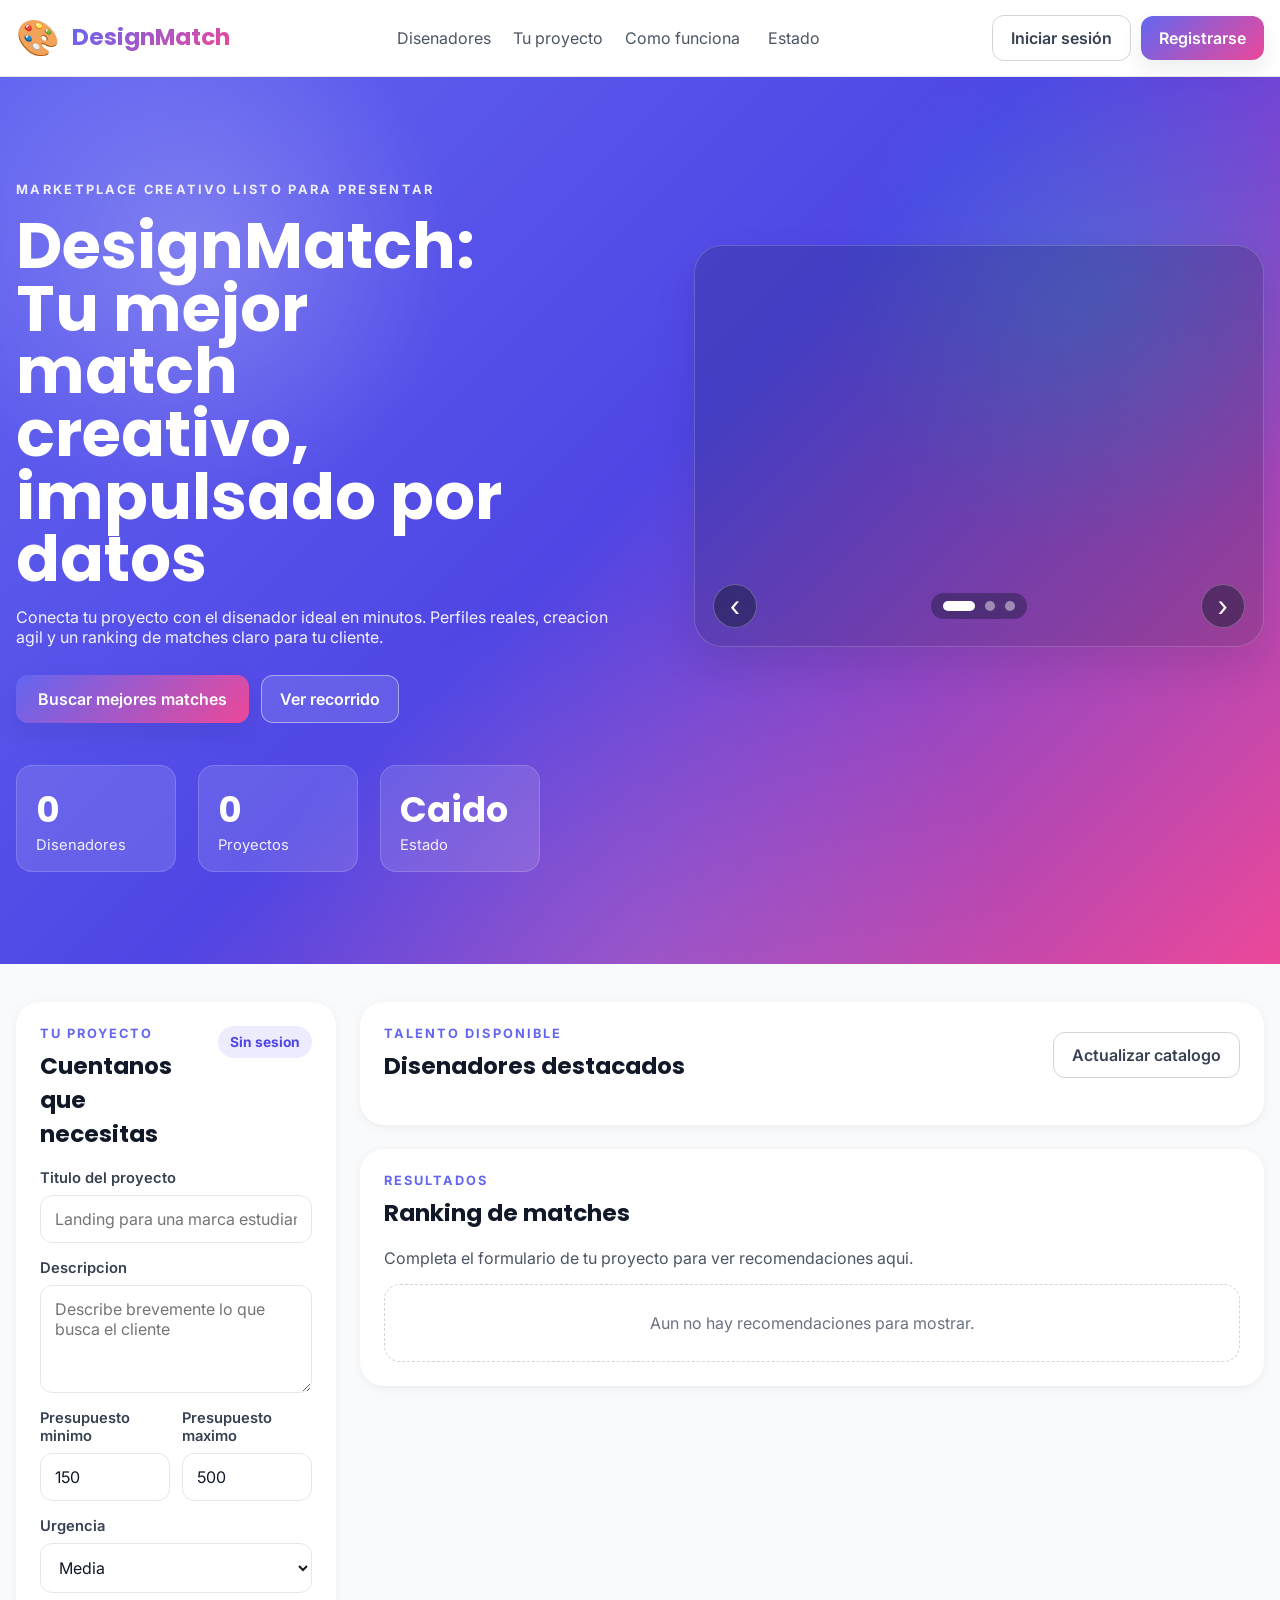
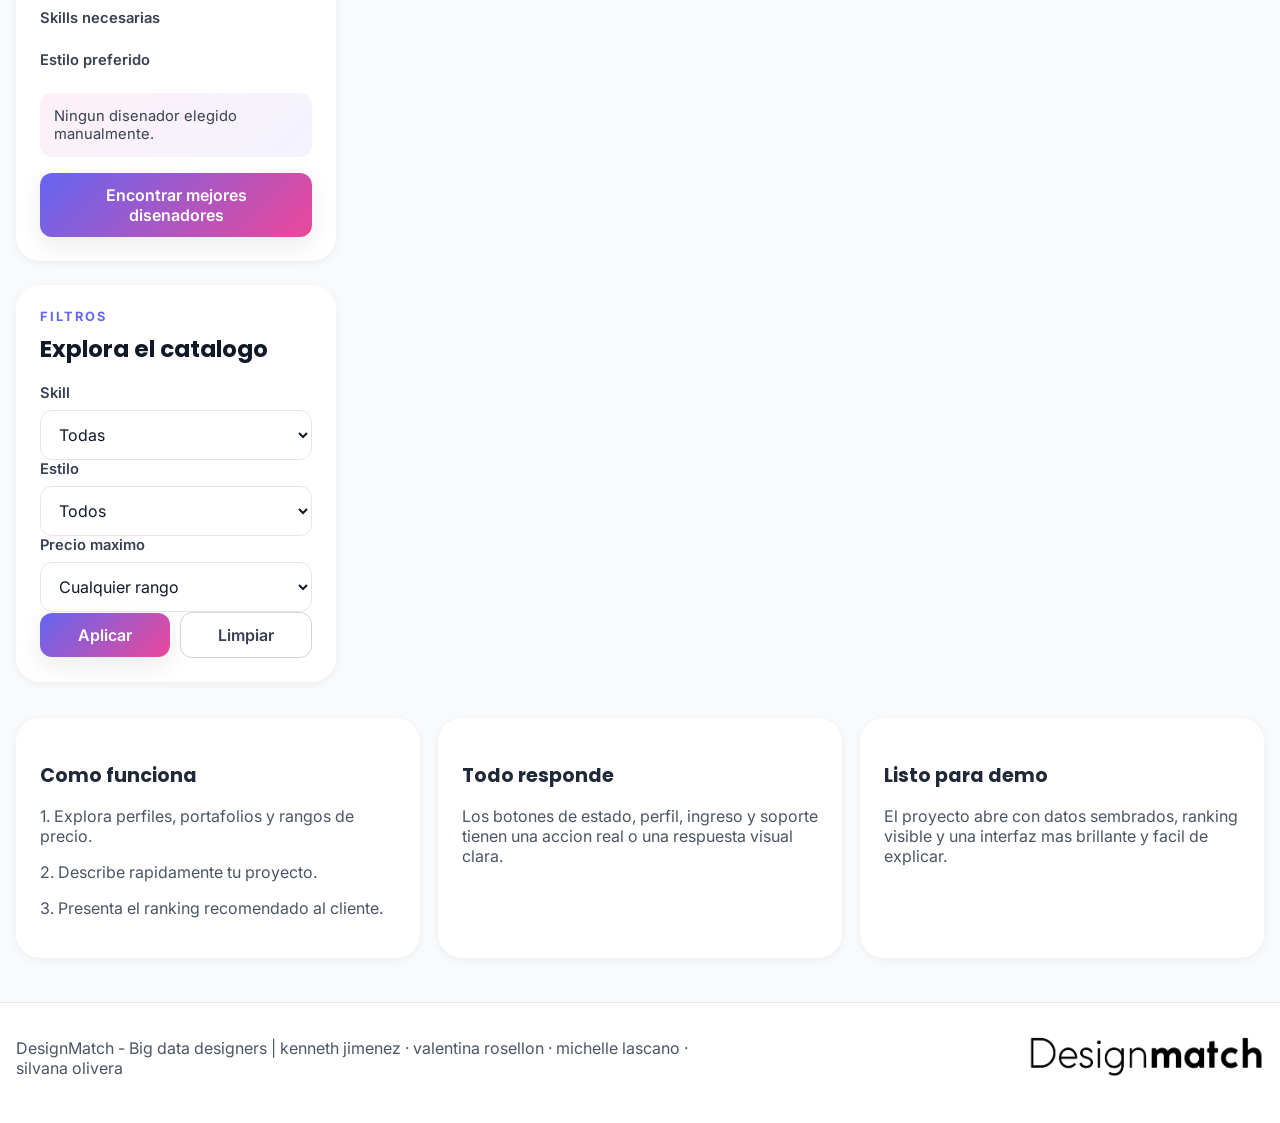
==== static/index.html @ 9b105d8e "WhatsApp contact ✅ console log + refined msg (BLACKBOXAI)" ====
﻿<!DOCTYPE html>
<html lang="es">
<head>
    <meta charset="UTF-8">
    <meta name="viewport" content="width=device-width, initial-scale=1.0">
    <meta name="description" content="DesignMatch conecta clientes con estudiantes de diseno para proyectos reales.">
    <title>DesignMatch - Marketplace de Disenadores</title>
    <link rel="icon" href="data:image/svg+xml,<svg xmlns='http://www.w3.org/2000/svg' viewBox='0 0 100 100'><text y='.9em' font-size='90'>&#x1F3A8;</text></svg>">
    <link rel="preconnect" href="https://fonts.googleapis.com">
    <link rel="preconnect" href="https://fonts.gstatic.com" crossorigin>
    <link href="https://fonts.googleapis.com/css2?family=Inter:wght@400;500;600;700&family=Poppins:wght@500;600;700&display=swap" rel="stylesheet">
    <link rel="stylesheet" href="/static/styles.css">
</head>
<body>
    <header class="header">
        <div class="container header-content">
            <a href="#inicio" class="logo" aria-label="Ir a inicio">
                <span class="logo-icon">&#x1F3A8;</span>
                <span class="logo-text">DesignMatch</span>
            </a>

            <nav class="nav">
                <a class="nav-link" href="#disenadores">Disenadores</a>
                <a class="nav-link" href="#proyecto">Tu proyecto</a>
                <a class="nav-link" href="#como-funciona">Como funciona</a>
                <button type="button" class="nav-link nav-button" data-action="estado">Estado</button>
            </nav>

            <div class="session-actions hidden" id="sessionActions">
                <span class="session-pill" id="headerSessionBadge">Sin sesion</span>
                <button type="button" class="btn btn-outline" id="logoutButton">Cerrar sesion</button>
            </div>

            <div class="nav-actions" id="guestActions">
                <button type="button" class="btn btn-outline" data-open-access="login">Iniciar sesión</button>
                <button type="button" class="btn btn-primary" data-open-access="register">Registrarse</button>
            </div>
        </div>
    </header>

    <section class="hero" id="inicio">
        <div class="container hero-content">
            <!-- DM-UPDATE start: hero refresh -->
            <div class="hero-layout">
                <div class="hero-copy">
                    <p class="hero-kicker">Marketplace creativo listo para presentar</p>
                    <h1 class="hero-title">DesignMatch: Tu mejor match creativo, impulsado por datos</h1>
                    <p class="hero-subtitle">
                        Conecta tu proyecto con el disenador ideal en minutos. Perfiles reales, creacion agil y un ranking de matches claro para tu cliente.
                    </p>

                    <div class="hero-actions">
                        <a href="#proyecto" class="btn btn-primary btn-lg">Buscar mejores matches</a>
                        <button type="button" class="btn btn-outline btn-light" data-action="como-funciona">Ver recorrido</button>
                    </div>
                </div>

                <div class="hero-media">
                    <section class="hero-carousel" id="heroCarousel" aria-label="Banners destacados de DesignMatch">
                        <div class="hero-carousel-track">
                            <article class="hero-slide is-active" data-slide-index="0" style="background-image: url('/static/img/Banner.PNG')">
                                <div class="hero-slide-overlay">
                                    <p class="hero-slide-kicker">Match inteligente</p>
                                    <h2 class="hero-slide-title">Presenta una plataforma que conecta talento y necesidad real.</h2>
                                </div>
                            </article>

                            <article class="hero-slide" data-slide-index="1" style="background-image: url('/static/img/Banner 2.PNG')">
                                <div class="hero-slide-overlay">
                                    <p class="hero-slide-kicker">Experiencia visual</p>
                                    <h2 class="hero-slide-title">Haz que la demo se sienta como producto, no como maqueta.</h2>
                                </div>
                            </article>

                            <article class="hero-slide" data-slide-index="2" style="background-image: url('/static/img/Banner 3.PNG')">
                                <div class="hero-slide-overlay">
                                    <p class="hero-slide-kicker">Ranking visible</p>
                                    <h2 class="hero-slide-title">Muestra seleccion creativa respaldada por datos claros.</h2>
                                </div>
                            </article>
                        </div>

                        <div class="hero-carousel-controls">
                            <button type="button" class="hero-carousel-arrow" id="heroPrev" aria-label="Banner anterior">‹</button>
                            <div class="hero-carousel-dots" id="heroDots" aria-label="Seleccion de banners">
                                <button type="button" class="hero-dot is-active" data-slide-target="0" aria-label="Ver banner 1"></button>
                                <button type="button" class="hero-dot" data-slide-target="1" aria-label="Ver banner 2"></button>
                                <button type="button" class="hero-dot" data-slide-target="2" aria-label="Ver banner 3"></button>
                            </div>
                            <button type="button" class="hero-carousel-arrow" id="heroNext" aria-label="Siguiente banner">›</button>
                        </div>
                    </section>
                </div>
            </div>
            <!-- DM-UPDATE end: hero refresh -->

            <div class="hero-stats">
                <div class="stat-item">
                    <div class="stat-value" id="metricDesigners">0</div>
                    <div class="stat-label">Disenadores</div>
                </div>
                <div class="stat-item">
                    <div class="stat-value" id="metricProjects">0</div>
                    <div class="stat-label">Proyectos</div>
                </div>
                <div class="stat-item">
                    <div class="stat-value" id="metricStatus">...</div>
                    <div class="stat-label">Estado</div>
                </div>
            </div>
        </div>
    </section>

    <main class="main">
        <div class="container main-grid">
            <aside class="sidebar-stack">
                <section class="panel" id="proyecto">
                    <div class="panel-header">
                        <div>
                            <p class="panel-kicker">Tu proyecto</p>
                            <h2 class="panel-title">Cuentanos que necesitas</h2>
                        </div>
                        <span class="session-pill" id="sessionBadge">Sin sesión</span>
                    </div>

                    <form id="projectForm" class="project-form">
                        <div class="form-group">
                            <label class="form-label">Titulo del proyecto</label>
                            <input type="text" name="title" class="form-input" placeholder="Landing para una marca estudiantil" required>
                        </div>

                        <div class="form-group">
                            <label class="form-label">Descripcion</label>
                            <textarea name="description" class="form-input form-textarea" rows="4" placeholder="Describe brevemente lo que busca el cliente"></textarea>
                        </div>

                        <div class="form-row">
                            <div class="form-group">
                                <label class="form-label">Presupuesto minimo</label>
                                <input type="number" name="budget_min" class="form-input" min="0" step="10" value="150">
                            </div>

                            <div class="form-group">
                                <label class="form-label">Presupuesto maximo</label>
                                <input type="number" name="budget_max" class="form-input" min="0" step="10" value="500">
                            </div>
                        </div>

                        <div class="form-group">
                            <label class="form-label">Urgencia</label>
                            <select name="urgency" class="form-input">
                                <option value="low">Baja</option>
                                <option value="medium" selected>Media</option>
                                <option value="high">Alta</option>
                            </select>
                        </div>

                        <div class="form-group">
                            <label class="form-label">Skills necesarias</label>
                            <div id="skillsOptions" class="chip-grid"></div>
                        </div>

                        <div class="form-group">
                            <label class="form-label">Estilo preferido</label>
                            <div id="stylesOptions" class="chip-grid"></div>
                        </div>

                        <div class="selected-designer" id="pickedDesigner">
                            Ningun disenador elegido manualmente.
                        </div>

                        <button type="submit" class="btn btn-primary btn-block" id="submitProject">
                            Encontrar mejores disenadores
                        </button>
                    </form>
                </section>

                <section class="panel filters-panel">
                    <div class="panel-header">
                        <div>
                            <p class="panel-kicker">Filtros</p>
                            <h2 class="panel-title">Explora el catalogo</h2>
                        </div>
                    </div>

                    <div class="form-group">
                        <label class="form-label">Skill</label>
                        <select class="form-input" id="filterSkill">
                            <option value="">Todas</option>
                        </select>
                    </div>

                    <div class="form-group">
                        <label class="form-label">Estilo</label>
                        <select class="form-input" id="filterStyle">
                            <option value="">Todos</option>
                        </select>
                    </div>

                    <div class="form-group">
                        <label class="form-label">Precio maximo</label>
                        <select class="form-input" id="filterBudget">
                            <option value="">Cualquier rango</option>
                            <option value="250">Hasta $250</option>
                            <option value="400">Hasta $400</option>
                            <option value="600">Hasta $600</option>
                            <option value="800">Hasta $800</option>
                        </select>
                    </div>

                    <div class="filter-actions">
                        <button type="button" class="btn btn-primary" id="applyFilters">Aplicar</button>
                        <button type="button" class="btn btn-outline" id="clearFilters">Limpiar</button>
                    </div>
                </section>
            </aside>

            <section class="content-stack">
                <section class="panel" id="disenadores">
                    <div class="panel-header panel-header-inline">
                        <div>
                            <p class="panel-kicker">Talento disponible</p>
                            <h2 class="panel-title">Disenadores destacados</h2>
                        </div>
                        <button type="button" class="btn btn-outline" data-action="refresh">Actualizar catalogo</button>
                    </div>

                    <div id="designersGrid" class="designers-grid"></div>
                </section>

                <section class="panel">
                    <div class="panel-header">
                        <div>
                            <p class="panel-kicker">Resultados</p>
                            <h2 class="panel-title">Ranking de matches</h2>
                        </div>
                    </div>

                    <p id="resultsHint" class="results-hint">Completa el formulario de tu proyecto para ver recomendaciones aqui.</p>
                    <div id="resultsContainer" class="results-list empty-state">
                        Aun no hay recomendaciones para mostrar.
                    </div>
                </section>
            </section>
        </div>
    </main>

    <section class="info-sections" id="como-funciona">
        <div class="container info-grid">
            <article class="info-card">
                <h3>Como funciona</h3>
                <p>1. Explora perfiles, portafolios y rangos de precio.</p>
                <p>2. Describe rapidamente tu proyecto.</p>
                <p>3. Presenta el ranking recomendado al cliente.</p>
            </article>
            <article class="info-card">
                <h3>Todo responde</h3>
                <p>Los botones de estado, perfil, ingreso y soporte tienen una accion real o una respuesta visual clara.</p>
            </article>
            <article class="info-card">
                <h3>Listo para demo</h3>
                <p>El proyecto abre con datos sembrados, ranking visible y una interfaz mas brillante y facil de explicar.</p>
            </article>
        </div>
    </section>

    <footer class="footer">
        <div class="container footer-content">
            <!-- DM-UPDATE start: footer refresh -->
            <div class="footer-copy">
                <p>DesignMatch - Big data designers | kenneth jimenez · valentina rosellon · michelle lascano · silvana olivera</p>
            </div>
            <a href="#inicio" class="footer-logo-link" aria-label="Ir a inicio">
                <img
                    class="footer-logo logo-img--md"
                    src="/static/img/Logo variante 1.png"
                    alt="Logo de DesignMatch"
                    loading="lazy"
                    decoding="async">
            </a>
            <!-- DM-UPDATE end: footer refresh -->
        </div>
    </footer>

    <dialog id="profileDialog" class="dialog">
        <button class="dialog-close" id="closeProfileDialog" aria-label="Cerrar perfil">&times;</button>
        <div id="profileContent"></div>
    </dialog>

    <dialog id="infoDialog" class="dialog">
        <button class="dialog-close" id="closeInfoDialog" aria-label="Cerrar informacion">&times;</button>
        <div id="infoContent"></div>
    </dialog>

    <dialog id="accessDialog" class="dialog dialog-sm">
        <button class="dialog-close" id="closeAccessDialog" aria-label="Cerrar acceso">&times;</button>
        <div class="access-header">
            <p class="panel-kicker">Registro / Login</p>
            <h2 class="panel-title" id="accessTitle">Registrarse</h2>
            <p id="accessCopy">Crea tu cuenta como cliente o diseñador.</p>
        </div>

        <form id="registerForm" class="access-form">
            <div class="form-group">
                <label class="form-label">Nombre</label>
                <input type="text" name="name" class="form-input" placeholder="Tu nombre completo" required>
            </div>
            <div class="form-group">
                <label class="form-label">Email</label>
                <input type="email" name="email" class="form-input" placeholder="tu@email.com" required>
            </div>
            <div class="form-group">
                <label class="form-label">Teléfono / WhatsApp</label>
                <input type="tel" name="phone" class="form-input" placeholder="+1 234 567 890">
            </div>
            <div class="form-group">
                <label class="form-label">Rol *</label>
                <select name="role" class="form-input" id="roleSelect">
                    <option value="client">Cliente</option>
                    <option value="designer">Diseñador</option>
                </select>
            </div>
            <div class="form-group designer-fields" id="designerFields" style="display:none;">
                <label class="form-label">Bio / Descripción</label>
                <textarea name="bio" class="form-input form-textarea" rows="2" placeholder="Breve descripción de tus servicios"></textarea>
            </div>
            <div class="form-group designer-fields" id="designerPortfolio">
                <label class="form-label">Portfolio URL (opcional)</label>
                <input type="url" name="portfolio_url" class="form-input" placeholder="https://mi-portfolio.com">
            </div>
            <div class="form-group designer-fields" id="designerSkills">
                <label class="form-label">Skills</label>
                <div id="regSkillsOptions" class="chip-grid"></div>
            </div>
            <div class="form-group client-fields" id="clientFields">
                <label class="form-label">Descripción de tu proyecto (opcional)</label>
                <textarea name="project_description" class="form-input form-textarea" rows="2" placeholder="Tipo de proyectos que buscas..."></textarea>
            </div>
            <button type="submit" class="btn btn-primary btn-block">Crear cuenta</button>
        </form>

        <form id="loginForm" class="access-form hidden">
            <div class="form-group">
                <label class="form-label">Email</label>
                <input type="email" name="email" class="form-input" placeholder="tu@email.com" required>
            </div>
            <div class="form-group">
                <label class="form-label">Contraseña</label>
                <input type="password" name="password" class="form-input" placeholder="Tu contraseña" required>
            </div>
            <button type="submit" class="btn btn-primary btn-block">Iniciar sesión</button>
        </form>
    </dialog>

    <script src="/static/script.js"></script>
</body>
</html>
---- static/styles.css ----
:root {
    --primary: #6366f1;
    --primary-dark: #4f46e5;
    --primary-light: #818cf8;
    --secondary: #ec4899;
    --accent: #06b6d4;
    --success: #10b981;
    --warning: #f59e0b;
    --gray-50: #f9fafb;
    --gray-100: #f3f4f6;
    --gray-200: #e5e7eb;
    --gray-300: #d1d5db;
    --gray-400: #9ca3af;
    --gray-500: #6b7280;
    --gray-600: #4b5563;
    --gray-700: #374151;
    --gray-800: #1f2937;
    --gray-900: #111827;
    --font-sans: "Inter", -apple-system, BlinkMacSystemFont, sans-serif;
    --font-display: "Poppins", var(--font-sans);
    --radius-md: 0.75rem;
    --radius-lg: 1rem;
    --radius-xl: 1.5rem;
    --radius-full: 9999px;
    --shadow-sm: 0 2px 8px rgba(15, 23, 42, 0.06);
    --shadow-md: 0 10px 25px rgba(15, 23, 42, 0.08);
    --shadow-lg: 0 20px 40px rgba(15, 23, 42, 0.12);
}

*,
*::before,
*::after {
    box-sizing: border-box;
}

html {
    scroll-behavior: smooth;
}

body {
    margin: 0;
    font-family: var(--font-sans);
    background: var(--gray-50);
    color: var(--gray-800);
}

a {
    color: inherit;
    text-decoration: none;
}

button,
input,
textarea,
select {
    font: inherit;
}

.container {
    width: min(1380px, calc(100% - 32px));
    margin: 0 auto;
}

.header {
    position: sticky;
    top: 0;
    z-index: 50;
    background: rgba(255, 255, 255, 0.94);
    backdrop-filter: blur(12px);
    border-bottom: 1px solid var(--gray-200);
}

.header-content {
    display: flex;
    align-items: center;
    justify-content: space-between;
    gap: 16px;
    min-height: 76px;
}

.logo {
    display: inline-flex;
    align-items: center;
    justify-content: center;
    gap: 12px;
    text-decoration: none;
    color: inherit;
    transition: opacity 0.3s ease;
}

.logo:hover {
    opacity: 0.85;
}

.logo-icon {
    font-size: clamp(1.8rem, 5vw, 2.2rem);
    line-height: 1;
    flex-shrink: 0;
}

.logo-img,
.footer-logo {
    display: block;
    max-width: 100%;
    height: auto;
    aspect-ratio: attr(data-aspect, 1);
    object-fit: contain;
    flex-shrink: 0;
}

/* Standard logo size: 50px height */
.logo-img--sm {
    height: 40px;
}

.logo-img--md {
    height: 50px;
}

.logo-img--lg {
    height: 60px;
}

/* Logo wrapper for flexible layouts */
.logo-wrapper {
    display: inline-flex;
    align-items: center;
    justify-content: center;
    gap: 8px;
}

.logo-text,
.hero-title,
.panel-title,
.info-card h3 {
    font-family: var(--font-display);
}

.logo-text {
    font-size: clamp(1.2rem, 3vw, 1.45rem);
    font-weight: 700;
    background: linear-gradient(135deg, var(--primary), var(--secondary));
    -webkit-background-clip: text;
    -webkit-text-fill-color: transparent;
    background-clip: text;
    line-height: 1.1;
}

.nav,
.nav-actions,
.filter-actions,
.card-actions,
.footer-content {
    display: flex;
    align-items: center;
}

.nav {
    gap: 22px;
}

.nav-link,
.nav-button,
.footer-link {
    color: var(--gray-600);
    background: transparent;
    border: 0;
    cursor: pointer;
}

.nav-link:hover,
.nav-button:hover,
.footer-link:hover {
    color: var(--primary);
}

.nav-actions {
    gap: 10px;
}

.session-actions {
    display: flex;
    align-items: center;
    gap: 10px;
    flex-wrap: wrap;
    justify-content: flex-end;
}

.btn {
    display: inline-flex;
    align-items: center;
    justify-content: center;
    gap: 8px;
    border-radius: var(--radius-md);
    border: 0;
    padding: 12px 18px;
    font-weight: 600;
    cursor: pointer;
    transition: transform 0.16s ease, box-shadow 0.16s ease, background 0.16s ease;
}

.btn:hover {
    transform: translateY(-1px);
}

.btn-primary {
    background: linear-gradient(135deg, var(--primary), var(--secondary));
    color: white;
    box-shadow: var(--shadow-md);
}

.btn-whatsapp {
    background: #25D366;
    color: white !important;
}

.btn-whatsapp:hover {
    background: #128C7E;
}

.btn-outline {
    background: white;
    color: var(--gray-700);
    border: 1.5px solid var(--gray-300);
}

.btn-light {
    color: white;
    border-color: rgba(255, 255, 255, 0.45);
    background: rgba(255, 255, 255, 0.12);
}

.btn-lg {
    padding: 14px 22px;
}

.btn-block {
    width: 100%;
}

.hero {
    background: linear-gradient(135deg, var(--primary) 0%, var(--primary-dark) 48%, var(--secondary) 100%);
    color: white;
    position: relative;
    overflow: hidden;
    padding: 82px 0;
}

.hero::before {
    content: "";
    position: absolute;
    inset: 0;
    background:
        radial-gradient(circle at 15% 20%, rgba(255, 255, 255, 0.22), transparent 20%),
        radial-gradient(circle at 85% 25%, rgba(6, 182, 212, 0.26), transparent 20%),
        radial-gradient(circle at 50% 100%, rgba(255, 255, 255, 0.08), transparent 35%);
}

.hero-content {
    position: relative;
    z-index: 1;
    text-align: center;
}

.hero-kicker {
    text-transform: uppercase;
    letter-spacing: 0.18em;
    font-size: 0.8rem;
    font-weight: 700;
    opacity: 0.88;
}

.hero-title {
    font-size: clamp(2.8rem, 6vw, 4.4rem);
    line-height: 1;
    max-width: 13ch;
    margin: 18px auto 16px;
}

.hero-subtitle {
    max-width: 680px;
    margin: 0 auto;
    font-size: 1.15rem;
    opacity: 0.92;
}

.hero-actions {
    margin-top: 28px;
    display: flex;
    justify-content: center;
    gap: 12px;
    flex-wrap: wrap;
}

.hero-stats {
    margin-top: 42px;
    display: flex;
    justify-content: center;
    gap: 22px;
    flex-wrap: wrap;
}

.stat-item {
    min-width: 160px;
    padding: 18px 20px;
    border-radius: var(--radius-lg);
    background: rgba(255, 255, 255, 0.12);
    box-shadow: inset 0 0 0 1px rgba(255, 255, 255, 0.16);
}

.stat-value {
    font-family: var(--font-display);
    font-size: 2.2rem;
    font-weight: 700;
}

.stat-label {
    font-size: 0.92rem;
    opacity: 0.9;
}

.main {
    padding: 38px 0 18px;
}

.main-grid {
    display: grid;
    grid-template-columns: 320px 1fr;
    gap: 24px;
    align-items: start;
}

.sidebar-stack,
.content-stack {
    display: grid;
    gap: 24px;
}

.panel,
.info-card,
.dialog {
    background: white;
    border-radius: var(--radius-xl);
    box-shadow: var(--shadow-sm);
}

.panel {
    padding: 24px;
}

.panel-header {
    display: flex;
    justify-content: space-between;
    align-items: start;
    gap: 16px;
    margin-bottom: 18px;
}

.panel-header-inline {
    align-items: center;
}

.panel-kicker {
    margin: 0 0 8px;
    font-size: 0.8rem;
    font-weight: 700;
    text-transform: uppercase;
    letter-spacing: 0.16em;
    color: var(--primary);
}

.panel-title {
    margin: 0;
    font-size: 1.45rem;
    color: var(--gray-900);
}

.session-pill {
    white-space: nowrap;
    border-radius: var(--radius-full);
    padding: 8px 12px;
    background: rgba(99, 102, 241, 0.12);
    color: var(--primary-dark);
    font-size: 0.86rem;
    font-weight: 700;
}

.project-form,
.access-form {
    display: grid;
    gap: 16px;
}

.form-group {
    display: grid;
    gap: 8px;
}

.form-label {
    font-size: 0.92rem;
    font-weight: 600;
    color: var(--gray-700);
}

.form-row {
    display: grid;
    grid-template-columns: repeat(2, minmax(0, 1fr));
    gap: 12px;
}

.form-input {
    width: 100%;
    border: 1.5px solid var(--gray-200);
    border-radius: var(--radius-md);
    padding: 13px 14px;
    background: white;
    color: var(--gray-900);
}

.form-input:focus {
    outline: none;
    border-color: var(--primary);
    box-shadow: 0 0 0 3px rgba(99, 102, 241, 0.12);
}

.form-textarea {
    resize: vertical;
}

.chip-grid {
    display: flex;
    flex-wrap: wrap;
    gap: 10px;
}

.chip-option {
    position: relative;
    cursor: pointer;
}

.chip-option input {
    position: absolute;
    opacity: 0;
    pointer-events: none;
}

.chip-option span {
    display: inline-flex;
    align-items: center;
    padding: 10px 14px;
    border-radius: var(--radius-full);
    background: var(--gray-100);
    color: var(--gray-700);
    border: 1px solid transparent;
    transition: 0.18s ease;
}

.chip-option input:checked + span {
    background: rgba(99, 102, 241, 0.12);
    border-color: rgba(99, 102, 241, 0.3);
    color: var(--primary-dark);
}

.selected-designer {
    padding: 14px;
    border-radius: var(--radius-md);
    background: linear-gradient(135deg, rgba(236, 72, 153, 0.08), rgba(99, 102, 241, 0.08));
    color: var(--gray-700);
    font-size: 0.92rem;
}

.filters-panel {
    position: sticky;
    top: 96px;
}

.filter-actions {
    gap: 10px;
}

.filter-actions .btn {
    flex: 1;
}

.designers-grid {
    display: grid;
    grid-template-columns: repeat(auto-fit, minmax(280px, 1fr));
    gap: 18px;
}

.designer-card {
    display: grid;
    gap: 14px;
    padding: 20px;
    border-radius: var(--radius-lg);
    background: linear-gradient(180deg, #ffffff, #fbfbff);
    border: 1px solid var(--gray-200);
    box-shadow: var(--shadow-sm);
    transition: transform 0.18s ease, box-shadow 0.18s ease, border-color 0.18s ease;
}

.designer-card:hover {
    transform: translateY(-3px);
    box-shadow: var(--shadow-md);
}

.designer-card.selected {
    border-color: rgba(99, 102, 241, 0.5);
    box-shadow: 0 0 0 4px rgba(99, 102, 241, 0.12);
}

.designer-header {
    display: flex;
    justify-content: space-between;
    gap: 12px;
    align-items: start;
}

.designer-badge {
    display: inline-flex;
    font-size: 0.72rem;
    font-weight: 700;
    text-transform: uppercase;
    letter-spacing: 0.12em;
    color: var(--secondary);
}

.designer-name {
    margin: 6px 0 4px;
    font-family: var(--font-display);
    font-size: 1.15rem;
    color: var(--gray-900);
}

.designer-email {
    color: var(--gray-500);
    font-size: 0.9rem;
}

.rating-pill {
    white-space: nowrap;
    padding: 8px 12px;
    border-radius: var(--radius-full);
    background: rgba(245, 158, 11, 0.12);
    color: #b45309;
    font-weight: 700;
}

.designer-bio,
.results-hint,
.info-card p,
.footer-section p,
.modal-copy {
    color: var(--gray-600);
}

.designer-skills,
.designer-styles {
    display: flex;
    flex-wrap: wrap;
    gap: 8px;
}

.tag {
    display: inline-flex;
    align-items: center;
    padding: 7px 11px;
    border-radius: var(--radius-full);
    background: var(--gray-100);
    color: var(--gray-700);
    font-size: 0.84rem;
    font-weight: 500;
}

.tag-soft {
    background: rgba(6, 182, 212, 0.1);
    color: #0f766e;
}

.designer-meta {
    display: flex;
    justify-content: space-between;
    gap: 12px;
    align-items: center;
    padding-top: 10px;
    border-top: 1px solid var(--gray-200);
}

.designer-price strong {
    display: block;
    color: var(--gray-900);
}

.designer-price span {
    color: var(--gray-500);
    font-size: 0.86rem;
}

.designer-meta a {
    color: var(--primary);
    font-weight: 600;
}

.card-actions {
    gap: 10px;
}

.card-actions .btn {
    flex: 1;
}

.results-list {
    display: grid;
    gap: 14px;
}

.empty-state {
    padding: 28px;
    border-radius: var(--radius-lg);
    border: 1px dashed var(--gray-300);
    text-align: center;
    color: var(--gray-500);
}

.error-state {
    color: #b91c1c;
}

.match-card {
    display: flex;
    justify-content: space-between;
    gap: 14px;
    align-items: start;
    padding: 18px;
    border-radius: var(--radius-lg);
    border: 1px solid var(--gray-200);
    background: linear-gradient(180deg, #ffffff, #faf8ff);
}

.match-rank {
    font-size: 0.75rem;
    font-weight: 700;
    text-transform: uppercase;
    letter-spacing: 0.14em;
    color: var(--secondary);
}

.match-name {
    margin: 6px 0 4px;
    font-family: var(--font-display);
    font-size: 1.12rem;
}

.match-score,
.match-price {
    color: var(--gray-600);
}

.match-actions {
    display: grid;
    gap: 10px;
    min-width: 170px;
}

.info-sections {
    padding: 18px 0 44px;
}

.info-grid {
    display: grid;
    grid-template-columns: repeat(3, minmax(0, 1fr));
    gap: 18px;
}

.info-card {
    padding: 24px;
}

.info-card h3 {
    margin-bottom: 12px;
    font-size: 1.2rem;
}

.info-card p + p {
    margin-top: 8px;
}

.footer {
    background: white;
    border-top: 1px solid var(--gray-200);
    padding: 30px 0 40px;
}

.footer-content {
    justify-content: space-between;
    align-items: start;
    gap: 20px;
    flex-wrap: wrap;
}

.footer-section {
    min-width: 180px;
}

.footer-section h4 {
    margin: 0 0 10px;
    font-family: var(--font-display);
}

.footer-link {
    display: block;
    margin-bottom: 8px;
}

.dialog {
    width: min(640px, calc(100% - 24px));
    border: 0;
    border-radius: var(--radius-xl);
    padding: 28px;
    box-shadow: var(--shadow-lg);
}

.dialog-sm {
    width: min(520px, calc(100% - 24px));
}

.dialog::backdrop {
    background: rgba(17, 24, 39, 0.55);
}

.dialog-close {
    position: absolute;
    top: 12px;
    right: 12px;
    width: 38px;
    height: 38px;
    border-radius: var(--radius-full);
    border: 0;
    background: var(--gray-100);
    color: var(--gray-700);
    cursor: pointer;
}

.profile-grid,
.stats-grid {
    display: grid;
    grid-template-columns: repeat(2, minmax(0, 1fr));
    gap: 12px;
    margin: 18px 0;
}

.profile-grid > div,
.stats-grid > article {
    padding: 16px;
    border-radius: var(--radius-md);
    background: var(--gray-100);
}

.profile-label {
    display: block;
    color: var(--gray-500);
    margin-bottom: 4px;
}

.profile-actions {
    margin-top: 22px;
    display: flex;
    gap: 10px;
    flex-wrap: wrap;
}

.access-header {
    margin-bottom: 16px;
}

.hidden {
    display: none;
}

.modal-list {
    padding-left: 18px;
    color: var(--gray-600);
}

@media (max-width: 1100px) {
    .main-grid,
    .info-grid {
        grid-template-columns: 1fr;
    }

    .filters-panel {
        position: static;
    }
}

@media (max-width: 900px) {
    .header-content,
    .nav,
    .nav-actions,
    .session-actions,
    .hero-stats,
    .footer-content,
    .designer-header,
    .designer-meta,
    .match-card {
        flex-direction: column;
        align-items: start;
    }

    .nav {
        gap: 10px;
    }

    .form-row,
    .profile-grid,
    .stats-grid {
        grid-template-columns: 1fr;
    }

    .match-actions,
    .card-actions {
        width: 100%;
        min-width: 0;
    }
}

/* DM-UPDATE start */
img {
    max-width: 100%;
    height: auto;
}

a:focus-visible,
button:focus-visible,
input:focus-visible,
textarea:focus-visible,
select:focus-visible {
    outline: 3px solid rgba(6, 182, 212, 0.45);
    outline-offset: 3px;
}

.hero {
    padding: clamp(64px, 9vw, 92px) 0;
}

.hero-content {
    text-align: left;
}

.hero-layout {
    display: grid;
    grid-template-columns: minmax(0, 1.05fr) minmax(280px, 0.95fr);
    gap: clamp(24px, 4vw, 48px);
    align-items: center;
}

.hero-copy {
    min-width: 0;
}

.hero-title {
    font-size: clamp(2.5rem, 5vw, 4.4rem);
    line-height: 0.98;
    max-width: 12ch;
    margin: 18px 0 16px;
}

.hero-subtitle {
    max-width: 62ch;
    margin: 0;
    font-size: clamp(1rem, 1.2vw, 1.15rem);
}

.hero-actions,
.hero-stats {
    justify-content: flex-start;
}

.hero-media {
    position: relative;
}

.hero-carousel {
    position: relative;
    border-radius: calc(var(--radius-xl) + 4px);
    overflow: hidden;
    background: rgba(15, 23, 42, 0.18);
    border: 1px solid rgba(255, 255, 255, 0.18);
    box-shadow: var(--shadow-lg);
}

.hero-carousel-track {
    position: relative;
    width: 100%;
    min-height: 400px;
    aspect-ratio: 1883 / 560;
}

.hero-slide {
    position: absolute;
    inset: 0;
    opacity: 0;
    pointer-events: none;
    transition: opacity 0.6s cubic-bezier(0.4, 0, 0.2, 1);
    background-size: cover;
    background-position: center;
    background-repeat: no-repeat;
}

.hero-slide.is-active {
    position: relative;
    opacity: 1;
    pointer-events: auto;
    z-index: 1;
}

.hero-slide-overlay {
    position: absolute;
    inset: auto 0 0 0;
    padding: clamp(18px, 3vw, 28px);
    background: linear-gradient(180deg, transparent 0%, rgba(15, 23, 42, 0.2) 30%, rgba(15, 23, 42, 0.8) 100%);
    animation: slideInUp 0.6s ease-out;
}

@keyframes slideInUp {
    from {
        opacity: 0;
        transform: translateY(12px);
    }
    to {
        opacity: 1;
        transform: translateY(0);
    }
}

.hero-slide-kicker {
    margin: 0 0 8px;
    font-size: 0.78rem;
    font-weight: 700;
    text-transform: uppercase;
    letter-spacing: 0.18em;
    color: rgba(255, 255, 255, 0.78);
}

.hero-slide-title {
    margin: 0;
    max-width: 18ch;
    font-family: var(--font-display);
    font-size: clamp(1.2rem, 2vw, 1.8rem);
    line-height: 1.05;
    color: white;
}

.hero-carousel-controls {
    position: absolute;
    inset: auto 18px 18px 18px;
    z-index: 2;
    display: flex;
    align-items: center;
    justify-content: space-between;
    gap: 12px;
}

.hero-carousel-arrow {
    width: 44px;
    height: 44px;
    border: 1px solid rgba(255, 255, 255, 0.26);
    border-radius: 50%;
    background: rgba(15, 23, 42, 0.45);
    color: white;
    font-size: 1.8rem;
    line-height: 1;
    cursor: pointer;
    backdrop-filter: blur(10px);
    transition: all 0.3s ease;
}

.hero-carousel-dots {
    display: flex;
    align-items: center;
    gap: 10px;
    padding: 8px 12px;
    border-radius: var(--radius-full);
    background: rgba(15, 23, 42, 0.38);
    backdrop-filter: blur(10px);
}

.hero-dot {
    width: 10px;
    height: 10px;
    padding: 0;
    border: 0;
    border-radius: 50%;
    background: rgba(255, 255, 255, 0.45);
    cursor: pointer;
    transition: all 0.4s cubic-bezier(0.4, 0, 0.2, 1);
}

.hero-dot.is-active {
    width: 32px;
    border-radius: var(--radius-full);
    background: white;
}

.hero-carousel-arrow:hover,
.hero-dot:hover {
    filter: brightness(1.08);
    transform: scale(1.05);
}

.footer {
    padding: 30px 0 40px;
}

.footer-content {
    justify-content: space-between;
    align-items: center;
    gap: 24px;
}

.footer-copy {
    max-width: 70ch;
}

.footer-copy p {
    margin: 0;
    color: var(--gray-600);
}

.footer-logo-link {
    display: inline-flex;
    align-items: center;
    justify-content: center;
    flex-shrink: 0;
    text-decoration: none;
    transition: opacity 0.3s ease;
}

.footer-logo-link:hover {
    opacity: 0.9;
}

.footer-logo {
    height: 50px;
    width: auto;
}

@media (max-width: 900px) {
    .hero-content {
        text-align: center;
    }

    .hero-layout {
        grid-template-columns: 1fr;
    }

    .hero-title,
    .hero-subtitle {
        margin-left: auto;
        margin-right: auto;
    }

    .hero-actions,
    .hero-stats {
        justify-content: center;
    }

    .hero-slide-title {
        max-width: none;
    }

    .footer-content {
        align-items: center;
        text-align: center;
    }
}

@media (max-width: 640px) {
    .container {
        width: min(100% - 24px, 1380px);
    }

    .hero-actions .btn,
    .card-actions .btn,
    .filter-actions .btn {
        width: 100%;
    }

    .hero-carousel-track {
        min-height: 280px;
        aspect-ratio: auto;
    }

    .hero-carousel-controls {
        inset: auto 12px 12px 12px;
    }

    .hero-carousel-arrow {
        width: 40px;
        height: 40px;
        font-size: 1.4rem;
    }

    .hero-carousel-dots {
        gap: 8px;
        padding: 6px 10px;
    }

    .hero-dot {
        width: 8px;
        height: 8px;
    }

    .hero-dot.is-active {
        width: 24px;
    }

    .hero-stats {
        gap: 14px;
    }

    .stat-item {
        width: 100%;
        min-width: 0;
    }
}

@media (prefers-reduced-motion: reduce) {
    html {
        scroll-behavior: auto;
    }

    *,
    *::before,
    *::after {
        animation-duration: 0.01ms !important;
        animation-iteration-count: 1 !important;
        transition-duration: 0.01ms !important;
    }

    .btn:hover,
    .designer-card:hover {
        transform: none;
    }

    .hero-slide,
    .hero-dot {
        transition: none;
    }
}
/* DM-UPDATE end */
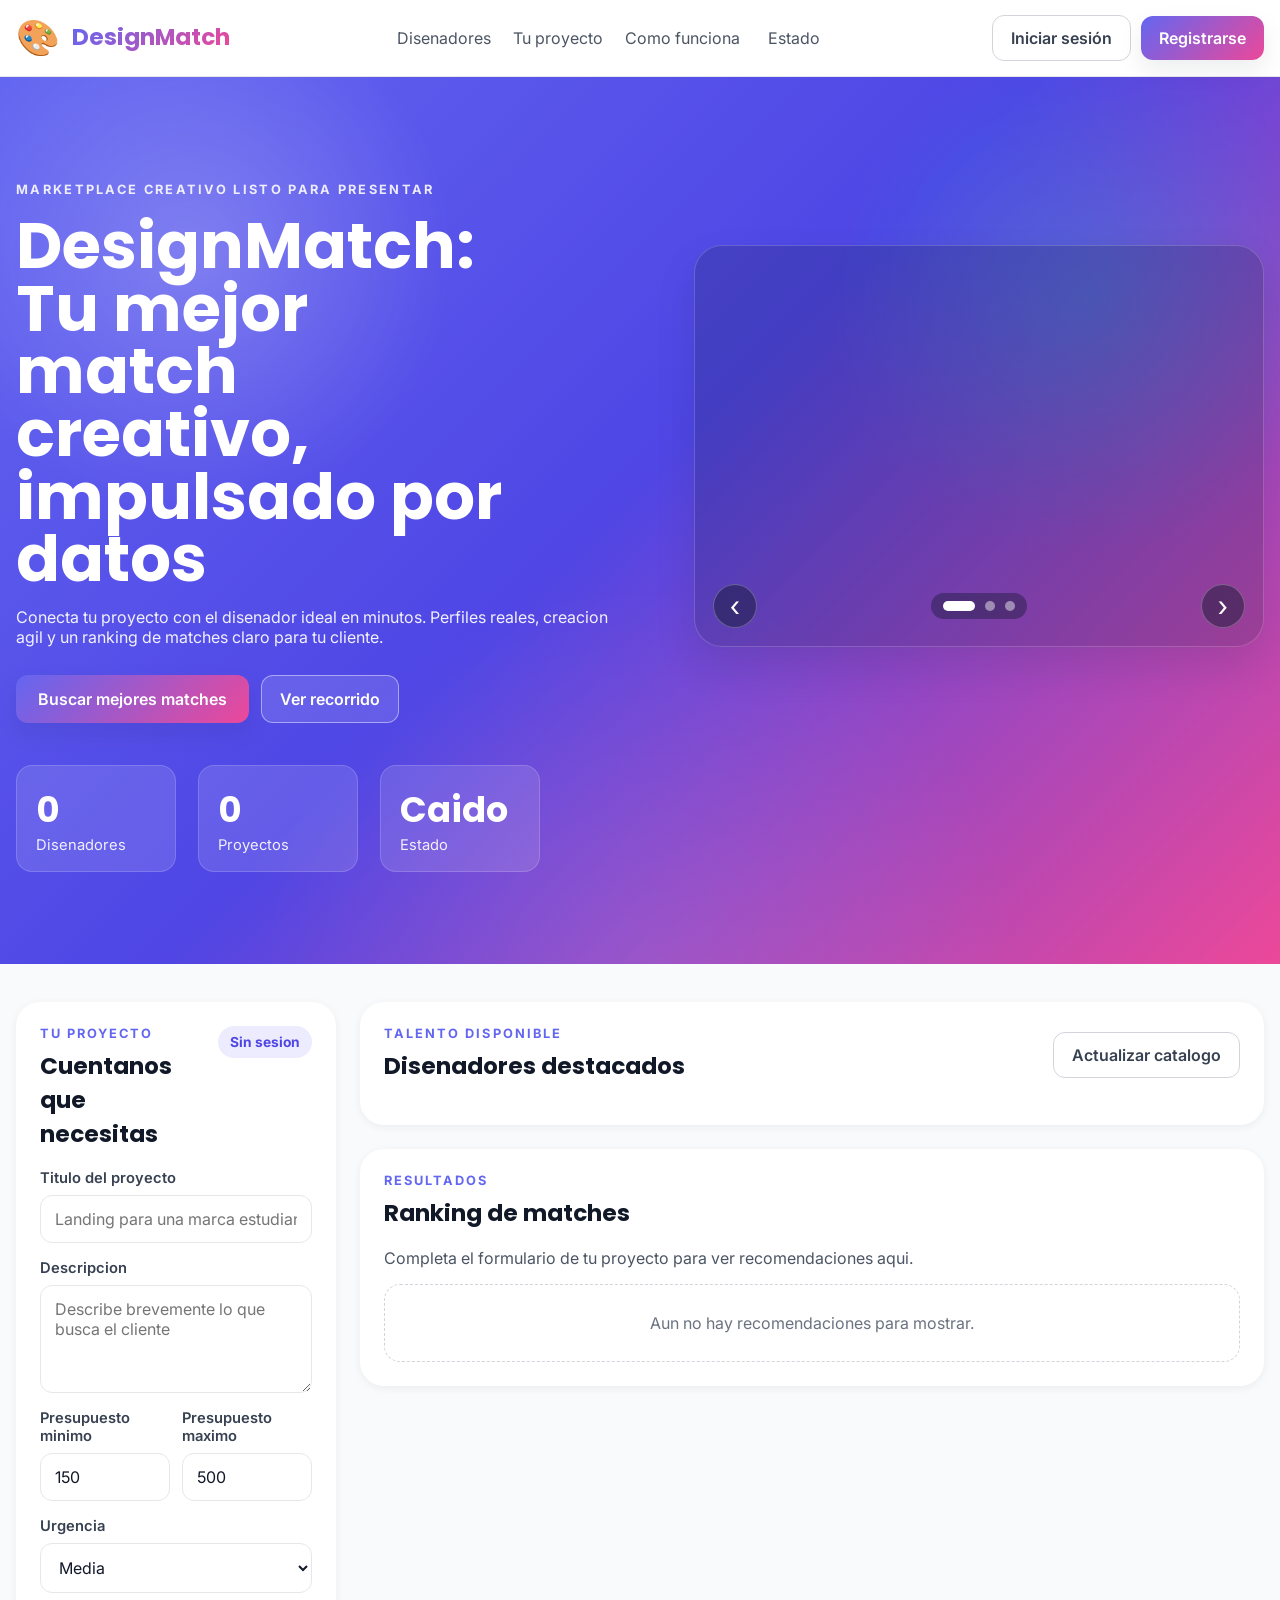
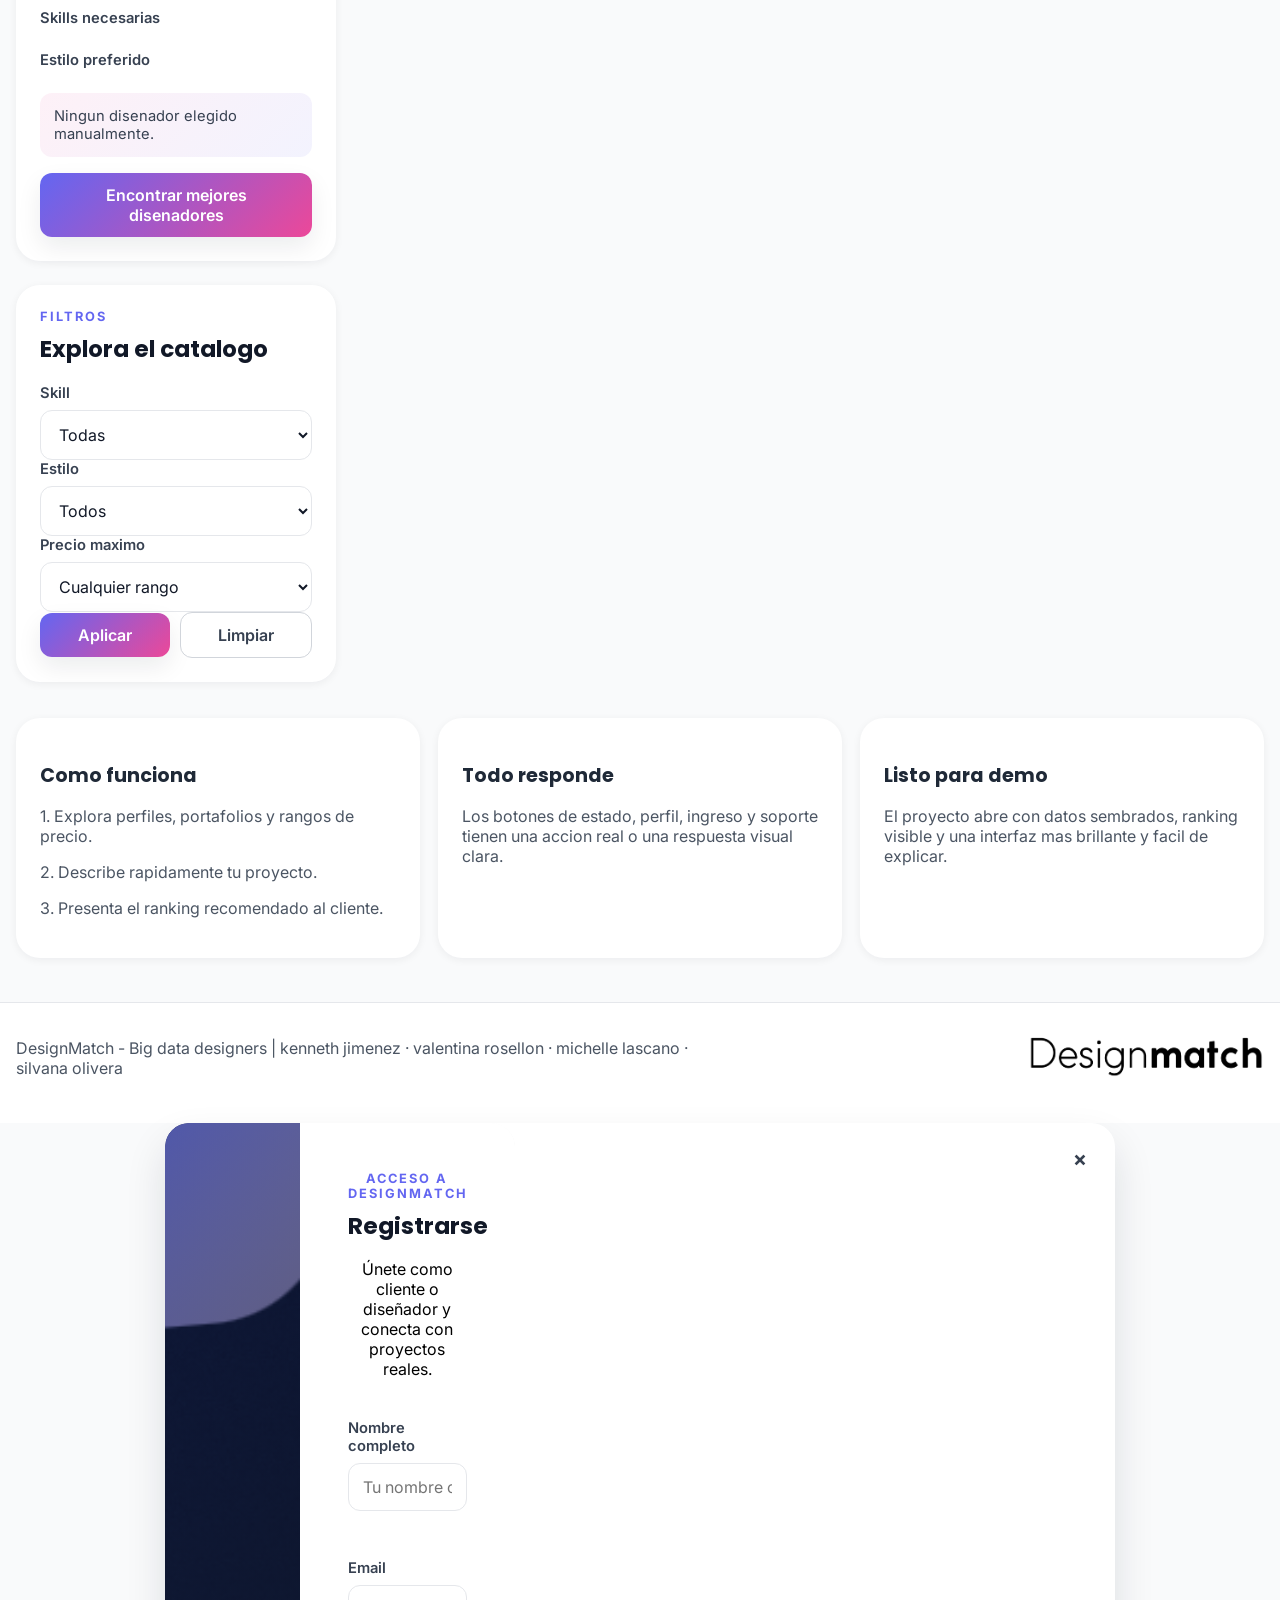
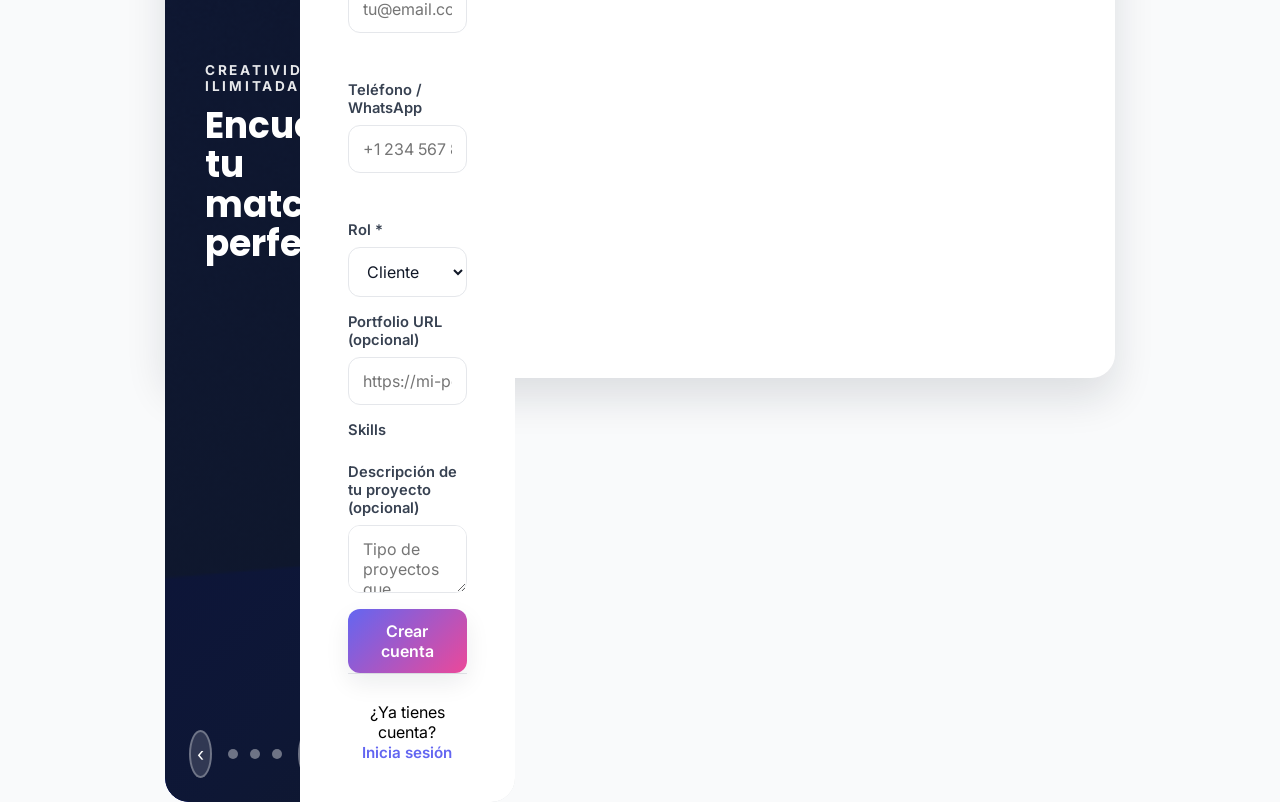
==== commit 3eceb776: "BLACKBOXAI: Optimize images - lazy/DiceBear/no CLS" ====
--- a/static/index.html
+++ b/static/index.html
@@ -10,6 +10,10 @@
     <link rel="preconnect" href="https://fonts.gstatic.com" crossorigin>
     <link href="https://fonts.googleapis.com/css2?family=Inter:wght@400;500;600;700&family=Poppins:wght@500;600;700&display=swap" rel="stylesheet">
     <link rel="stylesheet" href="/static/styles.css">
+    <link rel="preload" as="image" href="/static/img/Banner.PNG">
+    <link rel="preload" as="image" href="/static/img/Banner 2.PNG">
+    <link rel="preload" as="image" href="/static/img/Banner 3.PNG">
+
 </head>
 <body>
     <header class="header">
@@ -292,64 +296,121 @@
         <div id="infoContent"></div>
     </dialog>
 
-    <dialog id="accessDialog" class="dialog dialog-sm">
+<dialog id="accessDialog" class="dialog dialog-auth">
         <button class="dialog-close" id="closeAccessDialog" aria-label="Cerrar acceso">&times;</button>
-        <div class="access-header">
-            <p class="panel-kicker">Registro / Login</p>
-            <h2 class="panel-title" id="accessTitle">Registrarse</h2>
-            <p id="accessCopy">Crea tu cuenta como cliente o diseñador.</p>
-        </div>
-
-        <form id="registerForm" class="access-form">
-            <div class="form-group">
-                <label class="form-label">Nombre</label>
-                <input type="text" name="name" class="form-input" placeholder="Tu nombre completo" required>
-            </div>
-            <div class="form-group">
-                <label class="form-label">Email</label>
-                <input type="email" name="email" class="form-input" placeholder="tu@email.com" required>
-            </div>
-            <div class="form-group">
-                <label class="form-label">Teléfono / WhatsApp</label>
-                <input type="tel" name="phone" class="form-input" placeholder="+1 234 567 890">
-            </div>
-            <div class="form-group">
-                <label class="form-label">Rol *</label>
-                <select name="role" class="form-input" id="roleSelect">
-                    <option value="client">Cliente</option>
-                    <option value="designer">Diseñador</option>
-                </select>
-            </div>
-            <div class="form-group designer-fields" id="designerFields" style="display:none;">
-                <label class="form-label">Bio / Descripción</label>
-                <textarea name="bio" class="form-input form-textarea" rows="2" placeholder="Breve descripción de tus servicios"></textarea>
-            </div>
-            <div class="form-group designer-fields" id="designerPortfolio">
-                <label class="form-label">Portfolio URL (opcional)</label>
-                <input type="url" name="portfolio_url" class="form-input" placeholder="https://mi-portfolio.com">
-            </div>
-            <div class="form-group designer-fields" id="designerSkills">
-                <label class="form-label">Skills</label>
-                <div id="regSkillsOptions" class="chip-grid"></div>
-            </div>
-            <div class="form-group client-fields" id="clientFields">
-                <label class="form-label">Descripción de tu proyecto (opcional)</label>
-                <textarea name="project_description" class="form-input form-textarea" rows="2" placeholder="Tipo de proyectos que buscas..."></textarea>
-            </div>
-            <button type="submit" class="btn btn-primary btn-block">Crear cuenta</button>
-        </form>
-
-        <form id="loginForm" class="access-form hidden">
-            <div class="form-group">
-                <label class="form-label">Email</label>
-                <input type="email" name="email" class="form-input" placeholder="tu@email.com" required>
-            </div>
-            <div class="form-group">
-                <label class="form-label">Contraseña</label>
-                <input type="password" name="password" class="form-input" placeholder="Tu contraseña" required>
-            </div>
-            <button type="submit" class="btn btn-primary btn-block">Iniciar sesión</button>
-        </form>
+        
+        <div class="auth-layout">
+            <!-- Left: Image Showcase Carousel -->
+            <section class="auth-hero-panel" id="authHeroPanel" aria-label="Showcase creativo de DesignMatch">
+                <div class="auth-hero-carousel-track">
+                    <article class="auth-hero-slide is-active" data-slide-index="0" style="background-image: url('/static/img/Banner.PNG')">
+                        <div class="auth-hero-overlay">
+                            <p class="auth-hero-kicker">Creatividad ilimitada</p>
+                            <h3 class="auth-hero-title">Encuentra tu match perfecto</h3>
+                        </div>
+                    </article>
+                    <article class="auth-hero-slide" data-slide-index="1" style="background-image: url('/static/img/Banner 2.PNG')">
+                        <div class="auth-hero-overlay">
+                            <p class="auth-hero-kicker">Talento real</p>
+                            <h3 class="auth-hero-title">Disenadores estudiantes listos</h3>
+                        </div>
+                    </article>
+                    <article class="auth-hero-slide" data-slide-index="2" style="background-image: url('/static/img/Banner 3.PNG')">
+                        <div class="auth-hero-overlay">
+                            <p class="auth-hero-kicker">Datos inteligentes</p>
+                            <h3 class="auth-hero-title">Matches por compatibilidad</h3>
+                        </div>
+                    </article>
+                </div>
+                <div class="auth-hero-controls">
+                    <button type="button" class="auth-hero-arrow" id="authHeroPrev" aria-label="Banner anterior">‹</button>
+                    <div class="auth-hero-dots" id="authHeroDots" aria-label="Navegación de banners">
+                        <button type="button" class="auth-hero-dot is-active" data-slide-target="0" aria-label="Banner 1"></button>
+                        <button type="button" class="auth-hero-dot" data-slide-target="1" aria-label="Banner 2"></button>
+                        <button type="button" class="auth-hero-dot" data-slide-target="2" aria-label="Banner 3"></button>
+                    </div>
+                    <button type="button" class="auth-hero-arrow" id="authHeroNext" aria-label="Siguiente banner">›</button>
+                </div>
+            </section>
+
+            <!-- Right: Form Panel -->
+            <div class="auth-form-panel">
+                <div class="access-header">
+                    <p class="panel-kicker">Acceso a DesignMatch</p>
+                    <h2 class="panel-title" id="accessTitle">Registrarse</h2>
+                    <p id="accessCopy">Únete como cliente o diseñador y conecta con proyectos reales.</p>
+                </div>
+
+                <div class="auth-form-container">
+                    <form id="registerForm" class="access-form">
+                        <div class="form-group">
+                            <label class="form-label">Nombre completo</label>
+                            <input type="text" name="name" class="form-input" placeholder="Tu nombre completo" required>
+                            <div class="input-error" data-error="name"></div>
+                        </div>
+                        <div class="form-group">
+                            <label class="form-label">Email</label>
+                            <input type="email" name="email" class="form-input" placeholder="tu@email.com" required>
+                            <div class="input-error" data-error="email"></div>
+                        </div>
+                        <div class="form-group">
+                            <label class="form-label">Teléfono / WhatsApp</label>
+                            <input type="tel" name="phone" class="form-input" placeholder="+1 234 567 890">
+                            <div class="input-error" data-error="phone"></div>
+                        </div>
+                        <div class="form-group">
+                            <label class="form-label">Rol *</label>
+                            <select name="role" class="form-input" id="roleSelect">
+                                <option value="client">Cliente</option>
+                                <option value="designer">Diseñador</option>
+                            </select>
+                        </div>
+                        <div class="form-group designer-fields" id="designerFields" style="display:none;">
+                            <label class="form-label">Bio / Descripción</label>
+                            <textarea name="bio" class="form-input form-textarea" rows="2" placeholder="Breve descripción de tus servicios"></textarea>
+                        </div>
+                        <div class="form-group designer-fields" id="designerPortfolio">
+                            <label class="form-label">Portfolio URL (opcional)</label>
+                            <input type="url" name="portfolio_url" class="form-input" placeholder="https://mi-portfolio.com">
+                        </div>
+                        <div class="form-group designer-fields" id="designerSkills">
+                            <label class="form-label">Skills</label>
+                            <div id="regSkillsOptions" class="chip-grid"></div>
+                        </div>
+                        <div class="form-group client-fields" id="clientFields">
+                            <label class="form-label">Descripción de tu proyecto (opcional)</label>
+                            <textarea name="project_description" class="form-input form-textarea" rows="2" placeholder="Tipo de proyectos que buscas..."></textarea>
+                        </div>
+                        <button type="submit" class="btn btn-primary btn-block" data-loading="Crear cuenta...">
+                            <span class="btn-text">Crear cuenta</span>
+                            <span class="btn-loading hidden">⏳</span>
+                        </button>
+                    </form>
+
+                    <form id="loginForm" class="access-form hidden">
+                        <div class="form-group">
+                            <label class="form-label">Email</label>
+                            <input type="email" name="email" class="form-input" placeholder="tu@email.com" required>
+                            <div class="input-error" data-error="email"></div>
+                        </div>
+                        <div class="form-group">
+                            <label class="form-label">Contraseña</label>
+                            <input type="password" name="password" class="form-input" placeholder="Tu contraseña" required>
+                            <div class="input-error" data-error="password"></div>
+                        </div>
+                        <button type="submit" class="btn btn-primary btn-block" data-loading="Iniciando...">
+                            <span class="btn-text">Iniciar sesión</span>
+                            <span class="btn-loading hidden">⏳</span>
+                        </button>
+                    </form>
+                </div>
+
+                <div class="auth-toggle">
+                    <span id="toggleText">¿Ya tienes cuenta? </span>
+                    <button type="button" class="auth-toggle-btn" data-toggle="login">Inicia sesión</button>
+                </div>
+            </div>
+        </div>
     </dialog>
 
     <script src="/static/script.js"></script>
--- a/static/styles.css
+++ b/static/styles.css
@@ -423,6 +423,28 @@
     box-shadow: 0 0 0 3px rgba(99, 102, 241, 0.12);
 }
 
+.form-input.error {
+    border-color: #dc2626;
+    box-shadow: 0 0 0 3px rgba(220, 38, 38, 0.12);
+}
+
+.form-input.error:focus {
+    box-shadow: 0 0 0 3px rgba(220, 38, 38, 0.2);
+}
+
+.btn .btn-loading {
+    opacity: 0;
+    transition: opacity 0.2s ease;
+}
+
+.btn.loading .btn-text {
+    opacity: 0;
+}
+
+.btn.loading .btn-loading {
+    opacity: 1;
+}
+
 .form-textarea {
     resize: vertical;
 }
@@ -720,9 +742,17 @@
     box-shadow: var(--shadow-lg);
 }
 
-.dialog-sm {
-    width: min(520px, calc(100% - 24px));
-}
+.dialog.dialog-auth {
+    --panel-gap: 2.5rem;
+    width: min(950px, calc(100% - 32px));
+    max-height: 95vh;
+    padding: 0;
+    display: grid;
+    grid-template-columns: 1fr 1.6fr;
+    gap: var(--panel-gap);
+}
+
+/* .dialog-sm removed - replaced by dialog-auth */
 
 .dialog::backdrop {
     background: rgba(17, 24, 39, 0.55);
@@ -730,15 +760,255 @@
 
 .dialog-close {
     position: absolute;
-    top: 12px;
-    right: 12px;
-    width: 38px;
-    height: 38px;
+    top: 1.25rem;
+    right: 1.25rem;
+    z-index: 10;
+    width: 2.375rem;
+    height: 2.375rem;
     border-radius: var(--radius-full);
     border: 0;
     background: var(--gray-100);
     color: var(--gray-700);
     cursor: pointer;
+    transition: all 0.2s ease;
+    font-size: 1.3rem;
+    font-weight: 700;
+}
+
+.dialog-close:hover {
+    background: var(--gray-200);
+    transform: scale(1.05);
+}
+
+.dialog.dialog-auth .dialog-close {
+    top: 1rem;
+    right: 1rem;
+    background: rgba(255,255,255,0.9);
+    backdrop-filter: blur(10px);
+}
+
+/* AUTHENTICATION REDESIGN STYLES */
+.auth-layout {
+    display: grid;
+    grid-template-columns: inherit;
+    height: 100%;
+    overflow: hidden;
+    border-radius: var(--radius-xl);
+}
+
+.auth-hero-panel {
+    position: relative;
+    overflow: hidden;
+    background: var(--gray-900);
+    border-radius: var(--radius-xl) 0 0 var(--radius-xl);
+}
+
+.auth-hero-carousel-track {
+    position: relative;
+    width: 100%;
+    height: 100%;
+    min-height: 500px;
+}
+
+.auth-hero-slide {
+    position: absolute;
+    inset: 0;
+    opacity: 0;
+    pointer-events: none;
+    transition: opacity 0.6s cubic-bezier(0.4, 0, 0.2, 1);
+    background-size: cover;
+    background-position: center;
+    background-repeat: no-repeat;
+}
+
+.auth-hero-slide.is-active {
+    opacity: 1;
+    pointer-events: auto;
+}
+
+.auth-hero-overlay {
+    position: absolute;
+    inset: 0;
+    padding: 3rem 2.5rem;
+    background: linear-gradient(135deg, 
+        rgba(15, 23, 42, 0.4) 0%, 
+        rgba(15, 23, 42, 0.7) 40%, 
+        rgba(15, 23, 42, 0.95) 100%);
+    display: flex;
+    flex-direction: column;
+    justify-content: center;
+    color: white;
+    animation: slideInUp 0.8s ease-out;
+}
+
+.auth-hero-kicker {
+    margin: 0 0 0.75rem;
+    font-size: 0.85rem;
+    font-weight: 700;
+    letter-spacing: 0.2em;
+    text-transform: uppercase;
+    opacity: 0.9;
+}
+
+.auth-hero-title {
+    margin: 0;
+    font-family: var(--font-display);
+    font-size: clamp(1.6rem, 3vw, 2.25rem);
+    line-height: 1.1;
+    max-width: 22ch;
+}
+
+.auth-hero-controls {
+    position: absolute;
+    bottom: 1.5rem;
+    left: 1.5rem;
+    right: 1.5rem;
+    display: flex;
+    align-items: center;
+    justify-content: space-between;
+    gap: 1rem;
+    z-index: 5;
+}
+
+.auth-hero-arrow {
+    width: 3rem;
+    height: 3rem;
+    border: 2px solid rgba(255, 255, 255, 0.3);
+    border-radius: 50%;
+    background: rgba(255, 255, 255, 0.15);
+    color: white;
+    font-size: 1.2rem;
+    cursor: pointer;
+    backdrop-filter: blur(12px);
+    transition: all 0.3s ease;
+}
+
+.auth-hero-arrow:hover {
+    background: rgba(255, 255, 255, 0.25);
+    border-color: rgba(255, 255, 255, 0.5);
+    transform: scale(1.05);
+}
+
+.auth-hero-dots {
+    display: flex;
+    gap: 0.75rem;
+}
+
+.auth-hero-dot {
+    width: 0.625rem;
+    height: 0.625rem;
+    border-radius: 50%;
+    background: rgba(255, 255, 255, 0.4);
+    border: 0;
+    cursor: pointer;
+    transition: all 0.4s ease;
+    padding: 0;
+}
+
+.auth-hero-dot.is-active {
+    width: 2.25rem;
+    background: white;
+    border-radius: var(--radius-full);
+}
+
+.auth-form-panel {
+    display: flex;
+    flex-direction: column;
+    padding: 3rem 3rem 2.5rem;
+    background: white;
+    border-radius: 0 var(--radius-xl) var(--radius-xl) 0;
+    box-shadow: var(--shadow-lg);
+    overflow-y: auto;
+}
+
+.auth-form-container {
+    flex: 1;
+    display: grid;
+    gap: 1.25rem;
+}
+
+.auth-toggle {
+    margin-top: auto;
+    padding-top: 1.75rem;
+    border-top: 1px solid var(--gray-200);
+    text-align: center;
+}
+
+.auth-toggle-btn {
+    background: none;
+    border: 0;
+    color: var(--primary);
+    font-weight: 600;
+    font-size: 0.95rem;
+    cursor: pointer;
+    padding: 0;
+    transition: opacity 0.2s ease;
+}
+
+.auth-toggle-btn:hover {
+    opacity: 0.8;
+}
+
+.input-error {
+    min-height: 1.25rem;
+    font-size: 0.8rem;
+    color: #dc2626;
+    margin-top: 0.25rem;
+}
+
+.btn[data-loading] {
+    position: relative;
+}
+
+.btn-loading {
+    display: inline-flex;
+    align-items: center;
+}
+
+@media (max-width: 950px) {
+    .dialog.dialog-auth {
+        grid-template-columns: 1fr;
+        width: min(600px, calc(100% - 24px));
+        --panel-gap: 0;
+    }
+    
+    .auth-hero-panel {
+        border-radius: var(--radius-xl) var(--radius-xl) 0 0;
+        height: 280px;
+    }
+    
+    .auth-hero-overlay {
+        padding: 2rem 1.5rem;
+    }
+    
+    .auth-hero-controls {
+        bottom: 1rem;
+        left: 1rem;
+        right: 1rem;
+    }
+    
+    .auth-form-panel {
+        border-radius: 0 0 var(--radius-xl) var(--radius-xl);
+        padding: 2rem;
+    }
+}
+
+@media (max-width: 500px) {
+    .auth-hero-panel {
+        height: 220px;
+    }
+    
+    .auth-hero-overlay {
+        padding: 1.5rem 1rem;
+    }
+    
+    .auth-hero-title {
+        font-size: 1.4rem;
+    }
+    
+    .auth-form-panel {
+        padding: 1.5rem;
+    }
 }
 
 .profile-grid,
@@ -770,7 +1040,8 @@
 }
 
 .access-header {
-    margin-bottom: 16px;
+    margin-bottom: 1.5rem;
+    text-align: center;
 }
 
 .hidden {
@@ -1148,4 +1419,66 @@
         transition: none;
     }
 }
+
+/* Designer Avatar Styles - Image Improvements */
+.designer-avatar {
+  width: 80px;
+  height: 80px;
+  border-radius: 50%;
+  object-fit: cover;
+  object-position: center;
+  border: 3px solid var(--gray-100);
+  box-shadow: var(--shadow-sm);
+  flex-shrink: 0;
+  loading: lazy;
+}
+
+.designer-avatar--large {
+  width: 120px;
+  height: 120px;
+  border-width: 4px;
+}
+
+.designer-header {
+  display: flex;
+  align-items: center;
+  gap: 16px;
+}
+
+.designer-card {
+  grid-template-rows: auto 1fr auto;
+  min-height: 0;
+}
+
+.avatar-container {
+  height: 80px;
+  width: 80px;
+  border-radius: 50%;
+  overflow: hidden;
+  background: var(--gray-100);
+  display: flex;
+  align-items: center;
+  justify-content: center;
+}
+
+.match-avatar-container {
+  height: 60px;
+  width: 60px;
+  border-radius: 12px;
+  overflow: hidden;
+  background: var(--gray-100);
+}
+
+@media (max-width: 900px) {
+  .designer-avatar {
+    width: 64px;
+    height: 64px;
+  }
+  
+  .designer-avatar--large {
+    width: 96px;
+    height: 96px;
+  }
+}
+
 /* DM-UPDATE end */
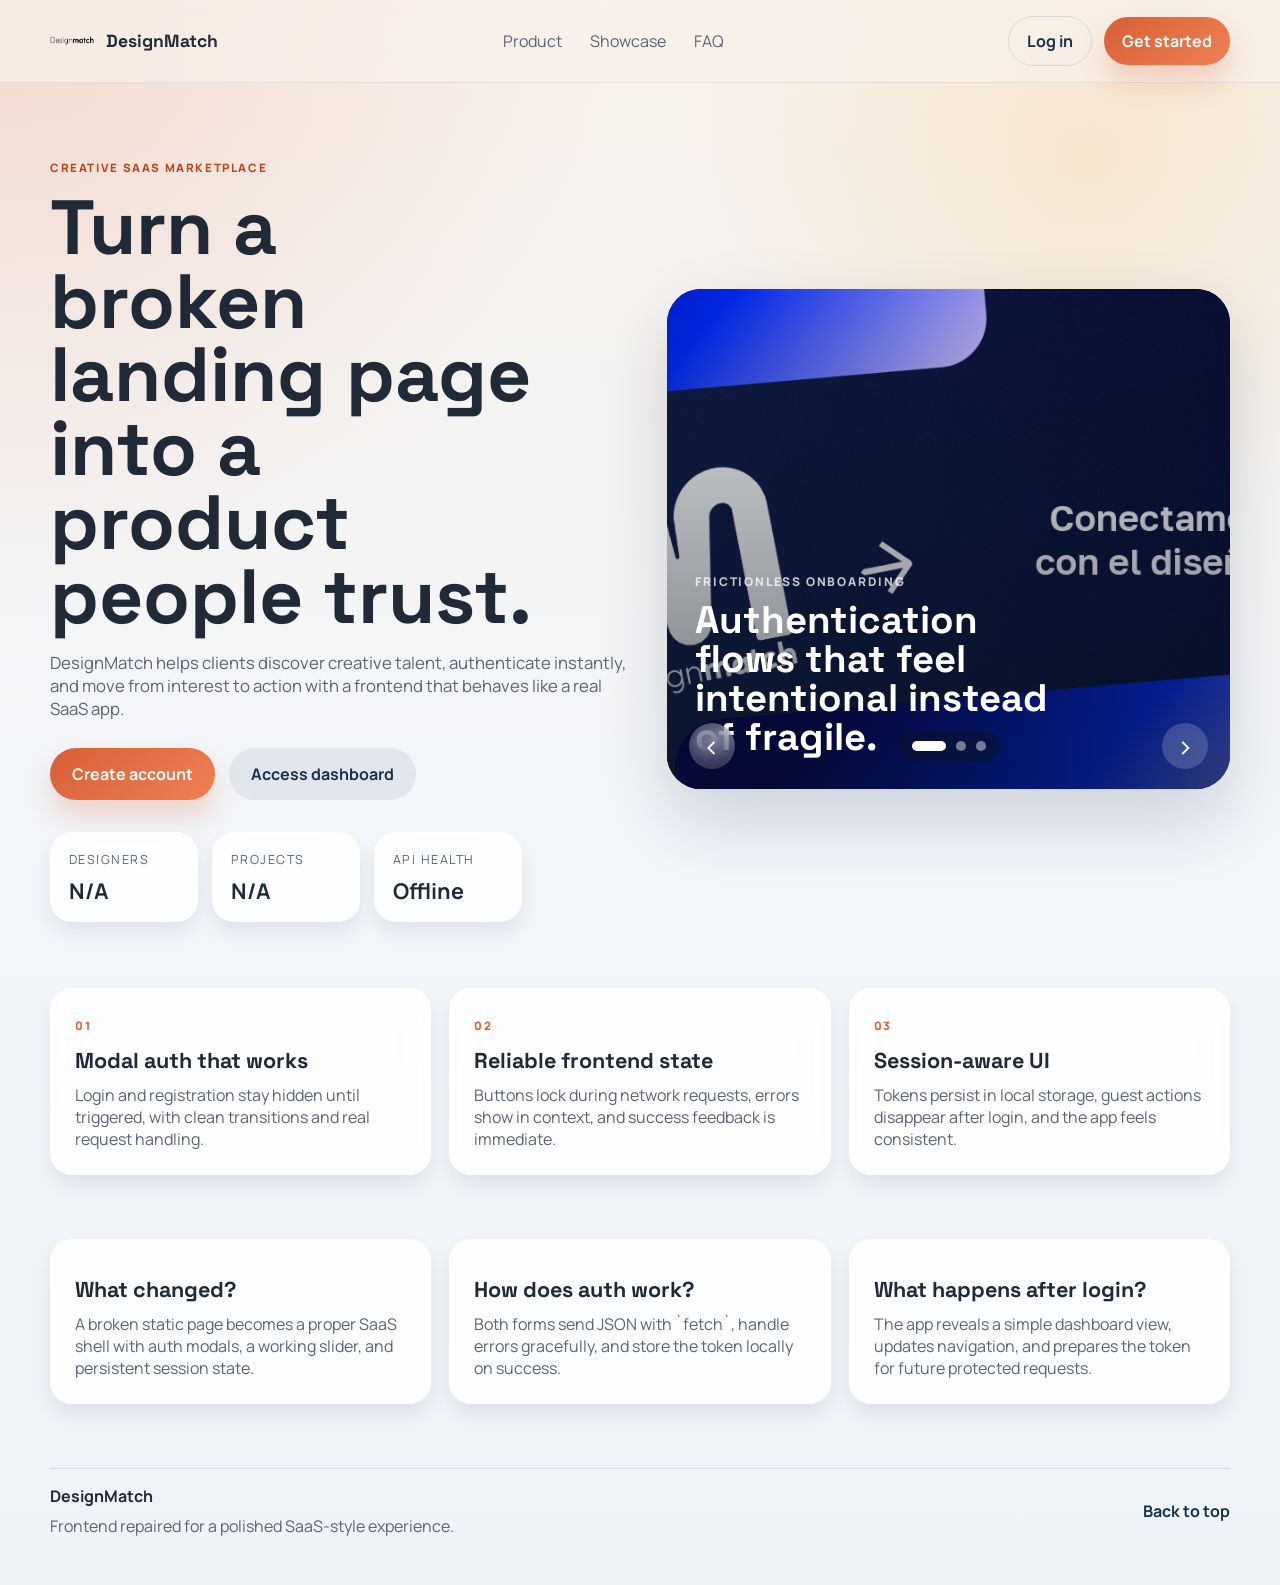
==== commit d5230c1c: "fix frontend completo" ====
--- a/static/index.html
+++ b/static/index.html
@@ -1,418 +1,299 @@
-﻿<!DOCTYPE html>
-<html lang="es">
+<!DOCTYPE html>
+<html lang="en">
 <head>
     <meta charset="UTF-8">
     <meta name="viewport" content="width=device-width, initial-scale=1.0">
-    <meta name="description" content="DesignMatch conecta clientes con estudiantes de diseno para proyectos reales.">
-    <title>DesignMatch - Marketplace de Disenadores</title>
-    <link rel="icon" href="data:image/svg+xml,<svg xmlns='http://www.w3.org/2000/svg' viewBox='0 0 100 100'><text y='.9em' font-size='90'>&#x1F3A8;</text></svg>">
+    <meta name="description" content="DesignMatch connects founders and teams with creative talent through a polished SaaS experience.">
+    <title>DesignMatch</title>
     <link rel="preconnect" href="https://fonts.googleapis.com">
     <link rel="preconnect" href="https://fonts.gstatic.com" crossorigin>
-    <link href="https://fonts.googleapis.com/css2?family=Inter:wght@400;500;600;700&family=Poppins:wght@500;600;700&display=swap" rel="stylesheet">
+    <link href="https://fonts.googleapis.com/css2?family=Manrope:wght@400;500;600;700;800&family=Space+Grotesk:wght@500;700&display=swap" rel="stylesheet">
     <link rel="stylesheet" href="/static/styles.css">
-    <link rel="preload" as="image" href="/static/img/Banner.PNG">
-    <link rel="preload" as="image" href="/static/img/Banner 2.PNG">
-    <link rel="preload" as="image" href="/static/img/Banner 3.PNG">
-
 </head>
 <body>
-    <header class="header">
-        <div class="container header-content">
-            <a href="#inicio" class="logo" aria-label="Ir a inicio">
-                <span class="logo-icon">&#x1F3A8;</span>
-                <span class="logo-text">DesignMatch</span>
-            </a>
-
-            <nav class="nav">
-                <a class="nav-link" href="#disenadores">Disenadores</a>
-                <a class="nav-link" href="#proyecto">Tu proyecto</a>
-                <a class="nav-link" href="#como-funciona">Como funciona</a>
-                <button type="button" class="nav-link nav-button" data-action="estado">Estado</button>
-            </nav>
-
-            <div class="session-actions hidden" id="sessionActions">
-                <span class="session-pill" id="headerSessionBadge">Sin sesion</span>
-                <button type="button" class="btn btn-outline" id="logoutButton">Cerrar sesion</button>
-            </div>
-
-            <div class="nav-actions" id="guestActions">
-                <button type="button" class="btn btn-outline" data-open-access="login">Iniciar sesión</button>
-                <button type="button" class="btn btn-primary" data-open-access="register">Registrarse</button>
+    <div class="page-shell">
+        <header class="site-header">
+            <div class="container header-row">
+                <a href="#top" class="brand" aria-label="DesignMatch home">
+                    <img src="/static/img/Logo variante 1.png" alt="DesignMatch logo" class="brand-mark">
+                    <span class="brand-text">DesignMatch</span>
+                </a>
+
+                <nav class="site-nav" aria-label="Primary">
+                    <a href="#product">Product</a>
+                    <a href="#showcase">Showcase</a>
+                    <a href="#faq">FAQ</a>
+                </nav>
+
+                <div class="header-actions" id="guestActions">
+                    <button type="button" class="btn btn-ghost" data-open-auth="login">Log in</button>
+                    <button type="button" class="btn btn-primary" data-open-auth="register">Get started</button>
+                </div>
+
+                <div class="session-menu is-hidden" id="sessionMenu">
+                    <div class="session-pill">
+                        <span class="session-pill-label">Signed in as</span>
+                        <strong id="sessionUserName">User</strong>
+                    </div>
+                    <button type="button" class="btn btn-ghost" id="logoutButton">Log out</button>
+                </div>
+            </div>
+        </header>
+
+        <main id="top">
+            <section class="hero-section">
+                <div class="container hero-grid">
+                    <div class="hero-copy">
+                        <span class="eyebrow">Creative SaaS Marketplace</span>
+                        <h1>Turn a broken landing page into a product people trust.</h1>
+                        <p>
+                            DesignMatch helps clients discover creative talent, authenticate instantly, and move from interest to action with a frontend that behaves like a real SaaS app.
+                        </p>
+
+                        <div class="hero-cta">
+                            <button type="button" class="btn btn-primary btn-large" data-open-auth="register">Create account</button>
+                            <button type="button" class="btn btn-secondary btn-large" data-open-auth="login">Access dashboard</button>
+                        </div>
+
+                        <div class="hero-metrics">
+                            <article class="metric-card">
+                                <span class="metric-label">Designers</span>
+                                <strong id="designersCount">--</strong>
+                            </article>
+                            <article class="metric-card">
+                                <span class="metric-label">Projects</span>
+                                <strong id="projectsCount">--</strong>
+                            </article>
+                            <article class="metric-card">
+                                <span class="metric-label">API Health</span>
+                                <strong id="healthStatus">Checking</strong>
+                            </article>
+                        </div>
+                    </div>
+
+                    <div class="hero-stage" id="showcase">
+                        <div class="slider-frame" aria-label="DesignMatch product highlights">
+                            <div class="slider-track" id="sliderTrack">
+                                <article class="slide is-active" data-slide="0" style="background-image: url('/static/img/Banner.PNG');">
+                                    <div class="slide-content">
+                                        <span>Frictionless onboarding</span>
+                                        <h2>Authentication flows that feel intentional instead of fragile.</h2>
+                                    </div>
+                                </article>
+                                <article class="slide" data-slide="1" style="background-image: url('/static/img/Banner 2.PNG');">
+                                    <div class="slide-content">
+                                        <span>Real product behavior</span>
+                                        <h2>Clean states for loading, success, and failure across the app.</h2>
+                                    </div>
+                                </article>
+                                <article class="slide" data-slide="2" style="background-image: url('/static/img/Banner 3.PNG');">
+                                    <div class="slide-content">
+                                        <span>Ready for demo day</span>
+                                        <h2>A modern presentation layer that finally matches your backend.</h2>
+                                    </div>
+                                </article>
+                            </div>
+
+                            <div class="slider-controls">
+                                <button type="button" class="slider-arrow" id="sliderPrev" aria-label="Previous slide">&lsaquo;</button>
+                                <div class="slider-dots" id="sliderDots">
+                                    <button type="button" class="slider-dot is-active" data-slide-target="0" aria-label="Go to slide 1"></button>
+                                    <button type="button" class="slider-dot" data-slide-target="1" aria-label="Go to slide 2"></button>
+                                    <button type="button" class="slider-dot" data-slide-target="2" aria-label="Go to slide 3"></button>
+                                </div>
+                                <button type="button" class="slider-arrow" id="sliderNext" aria-label="Next slide">&rsaquo;</button>
+                            </div>
+                        </div>
+                    </div>
+                </div>
+            </section>
+
+            <section class="product-section" id="product">
+                <div class="container feature-grid">
+                    <article class="feature-card">
+                        <span class="feature-index">01</span>
+                        <h3>Modal auth that works</h3>
+                        <p>Login and registration stay hidden until triggered, with clean transitions and real request handling.</p>
+                    </article>
+                    <article class="feature-card">
+                        <span class="feature-index">02</span>
+                        <h3>Reliable frontend state</h3>
+                        <p>Buttons lock during network requests, errors show in context, and success feedback is immediate.</p>
+                    </article>
+                    <article class="feature-card">
+                        <span class="feature-index">03</span>
+                        <h3>Session-aware UI</h3>
+                        <p>Tokens persist in local storage, guest actions disappear after login, and the app feels consistent.</p>
+                    </article>
+                </div>
+            </section>
+
+            <section class="dashboard-section is-hidden" id="dashboardSection">
+                <div class="container dashboard-grid">
+                    <article class="dashboard-panel dashboard-panel-main">
+                        <div class="panel-header">
+                            <div>
+                                <span class="eyebrow eyebrow-dark">Workspace</span>
+                                <h2 id="dashboardGreeting">Welcome back</h2>
+                            </div>
+                            <span class="status-badge" id="dashboardRole">Client</span>
+                        </div>
+                        <p class="panel-copy" id="dashboardSummary">
+                            Your session is active and your frontend is ready for authenticated requests.
+                        </p>
+                        <div class="dashboard-actions">
+                            <button type="button" class="btn btn-primary" data-open-auth="login" id="switchAccountButton">Switch account</button>
+                            <button type="button" class="btn btn-secondary" id="copyTokenButton">Copy token</button>
+                        </div>
+                    </article>
+
+                    <article class="dashboard-panel">
+                        <span class="mini-label">Account</span>
+                        <ul class="detail-list">
+                            <li><span>Name</span><strong id="dashboardName">--</strong></li>
+                            <li><span>Email</span><strong id="dashboardEmail">--</strong></li>
+                            <li><span>Phone</span><strong id="dashboardPhone">--</strong></li>
+                        </ul>
+                    </article>
+
+                    <article class="dashboard-panel">
+                        <span class="mini-label">Session</span>
+                        <ul class="detail-list">
+                            <li><span>Status</span><strong id="sessionStatus">Active</strong></li>
+                            <li><span>Storage</span><strong>localStorage</strong></li>
+                            <li><span>Authorization</span><strong>Bearer token ready</strong></li>
+                        </ul>
+                    </article>
+                </div>
+            </section>
+
+            <section class="faq-section" id="faq">
+                <div class="container faq-grid">
+                    <article class="faq-card">
+                        <h3>What changed?</h3>
+                        <p>A broken static page becomes a proper SaaS shell with auth modals, a working slider, and persistent session state.</p>
+                    </article>
+                    <article class="faq-card">
+                        <h3>How does auth work?</h3>
+                        <p>Both forms send JSON with `fetch`, handle errors gracefully, and store the token locally on success.</p>
+                    </article>
+                    <article class="faq-card">
+                        <h3>What happens after login?</h3>
+                        <p>The app reveals a simple dashboard view, updates navigation, and prepares the token for future protected requests.</p>
+                    </article>
+                </div>
+            </section>
+        </main>
+
+        <footer class="site-footer">
+            <div class="container footer-row">
+                <div>
+                    <strong>DesignMatch</strong>
+                    <p>Frontend repaired for a polished SaaS-style experience.</p>
+                </div>
+                <a href="#top" class="footer-link">Back to top</a>
+            </div>
+        </footer>
+    </div>
+
+    <div class="toast-stack" id="toastStack" aria-live="polite" aria-atomic="true"></div>
+
+    <div class="modal-overlay is-hidden" id="authModal" aria-hidden="true">
+        <div class="modal-shell" role="dialog" aria-modal="true" aria-labelledby="authModalTitle">
+            <button type="button" class="modal-close" id="closeAuthModal" aria-label="Close authentication modal">&times;</button>
+
+            <div class="modal-showcase">
+                <span class="eyebrow">DesignMatch Access</span>
+                <h2>Log in or create an account without leaving the page.</h2>
+                <p>Use the same deployed backend endpoints and keep the experience clean, responsive, and dependable.</p>
+            </div>
+
+            <div class="modal-forms">
+                <div class="modal-tabs" role="tablist" aria-label="Authentication forms">
+                    <button type="button" class="modal-tab is-active" data-auth-view="login" role="tab" aria-selected="true">Login</button>
+                    <button type="button" class="modal-tab" data-auth-view="register" role="tab" aria-selected="false">Register</button>
+                </div>
+
+                <div class="form-view" id="loginView">
+                    <div class="form-copy">
+                        <span class="mini-label">Welcome back</span>
+                        <h3 id="authModalTitle">Sign in to continue</h3>
+                    </div>
+
+                    <form id="loginForm" novalidate>
+                        <div class="field">
+                            <label for="loginEmail">Email</label>
+                            <input id="loginEmail" name="email" type="email" autocomplete="email" placeholder="you@company.com" required>
+                        </div>
+                        <div class="field">
+                            <label for="loginPassword">Password</label>
+                            <input id="loginPassword" name="password" type="password" autocomplete="current-password" placeholder="Your password" required>
+                        </div>
+                        <p class="form-message is-hidden" id="loginMessage"></p>
+                        <button type="submit" class="btn btn-primary btn-block" id="loginSubmit">Log in</button>
+                    </form>
+                </div>
+
+                <div class="form-view is-hidden" id="registerView">
+                    <div class="form-copy">
+                        <span class="mini-label">Create account</span>
+                        <h3>Launch your session in one step</h3>
+                    </div>
+
+                    <form id="registerForm" novalidate>
+                        <div class="field-grid">
+                            <div class="field">
+                                <label for="registerName">Full name</label>
+                                <input id="registerName" name="name" type="text" autocomplete="name" placeholder="Jane Doe" required>
+                            </div>
+                            <div class="field">
+                                <label for="registerEmail">Email</label>
+                                <input id="registerEmail" name="email" type="email" autocomplete="email" placeholder="jane@company.com" required>
+                            </div>
+                        </div>
+
+                        <div class="field-grid">
+                            <div class="field">
+                                <label for="registerPhone">Phone</label>
+                                <input id="registerPhone" name="phone" type="tel" autocomplete="tel" placeholder="+1 555 123 4567">
+                            </div>
+                            <div class="field">
+                                <label for="registerRole">Role</label>
+                                <select id="registerRole" name="role">
+                                    <option value="client">Client</option>
+                                    <option value="designer">Designer</option>
+                                </select>
+                            </div>
+                        </div>
+
+                        <div class="field">
+                            <label for="registerPassword">Password</label>
+                            <input id="registerPassword" name="password" type="password" autocomplete="new-password" placeholder="Create a secure password" required>
+                        </div>
+
+                        <div class="field">
+                            <label for="projectDescription">Project description</label>
+                            <textarea id="projectDescription" name="project_description" rows="3" placeholder="Describe the work you want help with"></textarea>
+                        </div>
+
+                        <div class="field is-hidden" id="designerBioField">
+                            <label for="designerBio">Designer bio</label>
+                            <textarea id="designerBio" name="bio" rows="3" placeholder="Tell clients about your style and strengths"></textarea>
+                        </div>
+
+                        <div class="field is-hidden" id="designerPortfolioField">
+                            <label for="designerPortfolio">Portfolio URL</label>
+                            <input id="designerPortfolio" name="portfolio_url" type="url" placeholder="https://portfolio.example.com">
+                        </div>
+
+                        <p class="form-message is-hidden" id="registerMessage"></p>
+                        <button type="submit" class="btn btn-primary btn-block" id="registerSubmit">Create account</button>
+                    </form>
+                </div>
             </div>
         </div>
-    </header>
-
-    <section class="hero" id="inicio">
-        <div class="container hero-content">
-            <!-- DM-UPDATE start: hero refresh -->
-            <div class="hero-layout">
-                <div class="hero-copy">
-                    <p class="hero-kicker">Marketplace creativo listo para presentar</p>
-                    <h1 class="hero-title">DesignMatch: Tu mejor match creativo, impulsado por datos</h1>
-                    <p class="hero-subtitle">
-                        Conecta tu proyecto con el disenador ideal en minutos. Perfiles reales, creacion agil y un ranking de matches claro para tu cliente.
-                    </p>
-
-                    <div class="hero-actions">
-                        <a href="#proyecto" class="btn btn-primary btn-lg">Buscar mejores matches</a>
-                        <button type="button" class="btn btn-outline btn-light" data-action="como-funciona">Ver recorrido</button>
-                    </div>
-                </div>
-
-                <div class="hero-media">
-                    <section class="hero-carousel" id="heroCarousel" aria-label="Banners destacados de DesignMatch">
-                        <div class="hero-carousel-track">
-                            <article class="hero-slide is-active" data-slide-index="0" style="background-image: url('/static/img/Banner.PNG')">
-                                <div class="hero-slide-overlay">
-                                    <p class="hero-slide-kicker">Match inteligente</p>
-                                    <h2 class="hero-slide-title">Presenta una plataforma que conecta talento y necesidad real.</h2>
-                                </div>
-                            </article>
-
-                            <article class="hero-slide" data-slide-index="1" style="background-image: url('/static/img/Banner 2.PNG')">
-                                <div class="hero-slide-overlay">
-                                    <p class="hero-slide-kicker">Experiencia visual</p>
-                                    <h2 class="hero-slide-title">Haz que la demo se sienta como producto, no como maqueta.</h2>
-                                </div>
-                            </article>
-
-                            <article class="hero-slide" data-slide-index="2" style="background-image: url('/static/img/Banner 3.PNG')">
-                                <div class="hero-slide-overlay">
-                                    <p class="hero-slide-kicker">Ranking visible</p>
-                                    <h2 class="hero-slide-title">Muestra seleccion creativa respaldada por datos claros.</h2>
-                                </div>
-                            </article>
-                        </div>
-
-                        <div class="hero-carousel-controls">
-                            <button type="button" class="hero-carousel-arrow" id="heroPrev" aria-label="Banner anterior">‹</button>
-                            <div class="hero-carousel-dots" id="heroDots" aria-label="Seleccion de banners">
-                                <button type="button" class="hero-dot is-active" data-slide-target="0" aria-label="Ver banner 1"></button>
-                                <button type="button" class="hero-dot" data-slide-target="1" aria-label="Ver banner 2"></button>
-                                <button type="button" class="hero-dot" data-slide-target="2" aria-label="Ver banner 3"></button>
-                            </div>
-                            <button type="button" class="hero-carousel-arrow" id="heroNext" aria-label="Siguiente banner">›</button>
-                        </div>
-                    </section>
-                </div>
-            </div>
-            <!-- DM-UPDATE end: hero refresh -->
-
-            <div class="hero-stats">
-                <div class="stat-item">
-                    <div class="stat-value" id="metricDesigners">0</div>
-                    <div class="stat-label">Disenadores</div>
-                </div>
-                <div class="stat-item">
-                    <div class="stat-value" id="metricProjects">0</div>
-                    <div class="stat-label">Proyectos</div>
-                </div>
-                <div class="stat-item">
-                    <div class="stat-value" id="metricStatus">...</div>
-                    <div class="stat-label">Estado</div>
-                </div>
-            </div>
-        </div>
-    </section>
-
-    <main class="main">
-        <div class="container main-grid">
-            <aside class="sidebar-stack">
-                <section class="panel" id="proyecto">
-                    <div class="panel-header">
-                        <div>
-                            <p class="panel-kicker">Tu proyecto</p>
-                            <h2 class="panel-title">Cuentanos que necesitas</h2>
-                        </div>
-                        <span class="session-pill" id="sessionBadge">Sin sesión</span>
-                    </div>
-
-                    <form id="projectForm" class="project-form">
-                        <div class="form-group">
-                            <label class="form-label">Titulo del proyecto</label>
-                            <input type="text" name="title" class="form-input" placeholder="Landing para una marca estudiantil" required>
-                        </div>
-
-                        <div class="form-group">
-                            <label class="form-label">Descripcion</label>
-                            <textarea name="description" class="form-input form-textarea" rows="4" placeholder="Describe brevemente lo que busca el cliente"></textarea>
-                        </div>
-
-                        <div class="form-row">
-                            <div class="form-group">
-                                <label class="form-label">Presupuesto minimo</label>
-                                <input type="number" name="budget_min" class="form-input" min="0" step="10" value="150">
-                            </div>
-
-                            <div class="form-group">
-                                <label class="form-label">Presupuesto maximo</label>
-                                <input type="number" name="budget_max" class="form-input" min="0" step="10" value="500">
-                            </div>
-                        </div>
-
-                        <div class="form-group">
-                            <label class="form-label">Urgencia</label>
-                            <select name="urgency" class="form-input">
-                                <option value="low">Baja</option>
-                                <option value="medium" selected>Media</option>
-                                <option value="high">Alta</option>
-                            </select>
-                        </div>
-
-                        <div class="form-group">
-                            <label class="form-label">Skills necesarias</label>
-                            <div id="skillsOptions" class="chip-grid"></div>
-                        </div>
-
-                        <div class="form-group">
-                            <label class="form-label">Estilo preferido</label>
-                            <div id="stylesOptions" class="chip-grid"></div>
-                        </div>
-
-                        <div class="selected-designer" id="pickedDesigner">
-                            Ningun disenador elegido manualmente.
-                        </div>
-
-                        <button type="submit" class="btn btn-primary btn-block" id="submitProject">
-                            Encontrar mejores disenadores
-                        </button>
-                    </form>
-                </section>
-
-                <section class="panel filters-panel">
-                    <div class="panel-header">
-                        <div>
-                            <p class="panel-kicker">Filtros</p>
-                            <h2 class="panel-title">Explora el catalogo</h2>
-                        </div>
-                    </div>
-
-                    <div class="form-group">
-                        <label class="form-label">Skill</label>
-                        <select class="form-input" id="filterSkill">
-                            <option value="">Todas</option>
-                        </select>
-                    </div>
-
-                    <div class="form-group">
-                        <label class="form-label">Estilo</label>
-                        <select class="form-input" id="filterStyle">
-                            <option value="">Todos</option>
-                        </select>
-                    </div>
-
-                    <div class="form-group">
-                        <label class="form-label">Precio maximo</label>
-                        <select class="form-input" id="filterBudget">
-                            <option value="">Cualquier rango</option>
-                            <option value="250">Hasta $250</option>
-                            <option value="400">Hasta $400</option>
-                            <option value="600">Hasta $600</option>
-                            <option value="800">Hasta $800</option>
-                        </select>
-                    </div>
-
-                    <div class="filter-actions">
-                        <button type="button" class="btn btn-primary" id="applyFilters">Aplicar</button>
-                        <button type="button" class="btn btn-outline" id="clearFilters">Limpiar</button>
-                    </div>
-                </section>
-            </aside>
-
-            <section class="content-stack">
-                <section class="panel" id="disenadores">
-                    <div class="panel-header panel-header-inline">
-                        <div>
-                            <p class="panel-kicker">Talento disponible</p>
-                            <h2 class="panel-title">Disenadores destacados</h2>
-                        </div>
-                        <button type="button" class="btn btn-outline" data-action="refresh">Actualizar catalogo</button>
-                    </div>
-
-                    <div id="designersGrid" class="designers-grid"></div>
-                </section>
-
-                <section class="panel">
-                    <div class="panel-header">
-                        <div>
-                            <p class="panel-kicker">Resultados</p>
-                            <h2 class="panel-title">Ranking de matches</h2>
-                        </div>
-                    </div>
-
-                    <p id="resultsHint" class="results-hint">Completa el formulario de tu proyecto para ver recomendaciones aqui.</p>
-                    <div id="resultsContainer" class="results-list empty-state">
-                        Aun no hay recomendaciones para mostrar.
-                    </div>
-                </section>
-            </section>
-        </div>
-    </main>
-
-    <section class="info-sections" id="como-funciona">
-        <div class="container info-grid">
-            <article class="info-card">
-                <h3>Como funciona</h3>
-                <p>1. Explora perfiles, portafolios y rangos de precio.</p>
-                <p>2. Describe rapidamente tu proyecto.</p>
-                <p>3. Presenta el ranking recomendado al cliente.</p>
-            </article>
-            <article class="info-card">
-                <h3>Todo responde</h3>
-                <p>Los botones de estado, perfil, ingreso y soporte tienen una accion real o una respuesta visual clara.</p>
-            </article>
-            <article class="info-card">
-                <h3>Listo para demo</h3>
-                <p>El proyecto abre con datos sembrados, ranking visible y una interfaz mas brillante y facil de explicar.</p>
-            </article>
-        </div>
-    </section>
-
-    <footer class="footer">
-        <div class="container footer-content">
-            <!-- DM-UPDATE start: footer refresh -->
-            <div class="footer-copy">
-                <p>DesignMatch - Big data designers | kenneth jimenez · valentina rosellon · michelle lascano · silvana olivera</p>
-            </div>
-            <a href="#inicio" class="footer-logo-link" aria-label="Ir a inicio">
-                <img
-                    class="footer-logo logo-img--md"
-                    src="/static/img/Logo variante 1.png"
-                    alt="Logo de DesignMatch"
-                    loading="lazy"
-                    decoding="async">
-            </a>
-            <!-- DM-UPDATE end: footer refresh -->
-        </div>
-    </footer>
-
-    <dialog id="profileDialog" class="dialog">
-        <button class="dialog-close" id="closeProfileDialog" aria-label="Cerrar perfil">&times;</button>
-        <div id="profileContent"></div>
-    </dialog>
-
-    <dialog id="infoDialog" class="dialog">
-        <button class="dialog-close" id="closeInfoDialog" aria-label="Cerrar informacion">&times;</button>
-        <div id="infoContent"></div>
-    </dialog>
-
-<dialog id="accessDialog" class="dialog dialog-auth">
-        <button class="dialog-close" id="closeAccessDialog" aria-label="Cerrar acceso">&times;</button>
-        
-        <div class="auth-layout">
-            <!-- Left: Image Showcase Carousel -->
-            <section class="auth-hero-panel" id="authHeroPanel" aria-label="Showcase creativo de DesignMatch">
-                <div class="auth-hero-carousel-track">
-                    <article class="auth-hero-slide is-active" data-slide-index="0" style="background-image: url('/static/img/Banner.PNG')">
-                        <div class="auth-hero-overlay">
-                            <p class="auth-hero-kicker">Creatividad ilimitada</p>
-                            <h3 class="auth-hero-title">Encuentra tu match perfecto</h3>
-                        </div>
-                    </article>
-                    <article class="auth-hero-slide" data-slide-index="1" style="background-image: url('/static/img/Banner 2.PNG')">
-                        <div class="auth-hero-overlay">
-                            <p class="auth-hero-kicker">Talento real</p>
-                            <h3 class="auth-hero-title">Disenadores estudiantes listos</h3>
-                        </div>
-                    </article>
-                    <article class="auth-hero-slide" data-slide-index="2" style="background-image: url('/static/img/Banner 3.PNG')">
-                        <div class="auth-hero-overlay">
-                            <p class="auth-hero-kicker">Datos inteligentes</p>
-                            <h3 class="auth-hero-title">Matches por compatibilidad</h3>
-                        </div>
-                    </article>
-                </div>
-                <div class="auth-hero-controls">
-                    <button type="button" class="auth-hero-arrow" id="authHeroPrev" aria-label="Banner anterior">‹</button>
-                    <div class="auth-hero-dots" id="authHeroDots" aria-label="Navegación de banners">
-                        <button type="button" class="auth-hero-dot is-active" data-slide-target="0" aria-label="Banner 1"></button>
-                        <button type="button" class="auth-hero-dot" data-slide-target="1" aria-label="Banner 2"></button>
-                        <button type="button" class="auth-hero-dot" data-slide-target="2" aria-label="Banner 3"></button>
-                    </div>
-                    <button type="button" class="auth-hero-arrow" id="authHeroNext" aria-label="Siguiente banner">›</button>
-                </div>
-            </section>
-
-            <!-- Right: Form Panel -->
-            <div class="auth-form-panel">
-                <div class="access-header">
-                    <p class="panel-kicker">Acceso a DesignMatch</p>
-                    <h2 class="panel-title" id="accessTitle">Registrarse</h2>
-                    <p id="accessCopy">Únete como cliente o diseñador y conecta con proyectos reales.</p>
-                </div>
-
-                <div class="auth-form-container">
-                    <form id="registerForm" class="access-form">
-                        <div class="form-group">
-                            <label class="form-label">Nombre completo</label>
-                            <input type="text" name="name" class="form-input" placeholder="Tu nombre completo" required>
-                            <div class="input-error" data-error="name"></div>
-                        </div>
-                        <div class="form-group">
-                            <label class="form-label">Email</label>
-                            <input type="email" name="email" class="form-input" placeholder="tu@email.com" required>
-                            <div class="input-error" data-error="email"></div>
-                        </div>
-                        <div class="form-group">
-                            <label class="form-label">Teléfono / WhatsApp</label>
-                            <input type="tel" name="phone" class="form-input" placeholder="+1 234 567 890">
-                            <div class="input-error" data-error="phone"></div>
-                        </div>
-                        <div class="form-group">
-                            <label class="form-label">Rol *</label>
-                            <select name="role" class="form-input" id="roleSelect">
-                                <option value="client">Cliente</option>
-                                <option value="designer">Diseñador</option>
-                            </select>
-                        </div>
-                        <div class="form-group designer-fields" id="designerFields" style="display:none;">
-                            <label class="form-label">Bio / Descripción</label>
-                            <textarea name="bio" class="form-input form-textarea" rows="2" placeholder="Breve descripción de tus servicios"></textarea>
-                        </div>
-                        <div class="form-group designer-fields" id="designerPortfolio">
-                            <label class="form-label">Portfolio URL (opcional)</label>
-                            <input type="url" name="portfolio_url" class="form-input" placeholder="https://mi-portfolio.com">
-                        </div>
-                        <div class="form-group designer-fields" id="designerSkills">
-                            <label class="form-label">Skills</label>
-                            <div id="regSkillsOptions" class="chip-grid"></div>
-                        </div>
-                        <div class="form-group client-fields" id="clientFields">
-                            <label class="form-label">Descripción de tu proyecto (opcional)</label>
-                            <textarea name="project_description" class="form-input form-textarea" rows="2" placeholder="Tipo de proyectos que buscas..."></textarea>
-                        </div>
-                        <button type="submit" class="btn btn-primary btn-block" data-loading="Crear cuenta...">
-                            <span class="btn-text">Crear cuenta</span>
-                            <span class="btn-loading hidden">⏳</span>
-                        </button>
-                    </form>
-
-                    <form id="loginForm" class="access-form hidden">
-                        <div class="form-group">
-                            <label class="form-label">Email</label>
-                            <input type="email" name="email" class="form-input" placeholder="tu@email.com" required>
-                            <div class="input-error" data-error="email"></div>
-                        </div>
-                        <div class="form-group">
-                            <label class="form-label">Contraseña</label>
-                            <input type="password" name="password" class="form-input" placeholder="Tu contraseña" required>
-                            <div class="input-error" data-error="password"></div>
-                        </div>
-                        <button type="submit" class="btn btn-primary btn-block" data-loading="Iniciando...">
-                            <span class="btn-text">Iniciar sesión</span>
-                            <span class="btn-loading hidden">⏳</span>
-                        </button>
-                    </form>
-                </div>
-
-                <div class="auth-toggle">
-                    <span id="toggleText">¿Ya tienes cuenta? </span>
-                    <button type="button" class="auth-toggle-btn" data-toggle="login">Inicia sesión</button>
-                </div>
-            </div>
-        </div>
-    </dialog>
-
-    <script src="/static/script.js"></script>
+    </div>
+
+    <script src="/static/app.js"></script>
 </body>
 </html>
--- a/static/styles.css
+++ b/static/styles.css
@@ -1,30 +1,25 @@
 :root {
-    --primary: #6366f1;
-    --primary-dark: #4f46e5;
-    --primary-light: #818cf8;
-    --secondary: #ec4899;
-    --accent: #06b6d4;
-    --success: #10b981;
-    --warning: #f59e0b;
-    --gray-50: #f9fafb;
-    --gray-100: #f3f4f6;
-    --gray-200: #e5e7eb;
-    --gray-300: #d1d5db;
-    --gray-400: #9ca3af;
-    --gray-500: #6b7280;
-    --gray-600: #4b5563;
-    --gray-700: #374151;
-    --gray-800: #1f2937;
-    --gray-900: #111827;
-    --font-sans: "Inter", -apple-system, BlinkMacSystemFont, sans-serif;
-    --font-display: "Poppins", var(--font-sans);
-    --radius-md: 0.75rem;
-    --radius-lg: 1rem;
-    --radius-xl: 1.5rem;
-    --radius-full: 9999px;
-    --shadow-sm: 0 2px 8px rgba(15, 23, 42, 0.06);
-    --shadow-md: 0 10px 25px rgba(15, 23, 42, 0.08);
-    --shadow-lg: 0 20px 40px rgba(15, 23, 42, 0.12);
+    --bg: #f4efe8;
+    --surface: rgba(255, 255, 255, 0.82);
+    --surface-strong: #ffffff;
+    --surface-dark: #0f172a;
+    --text: #1f2937;
+    --text-soft: #5b6473;
+    --line: rgba(15, 23, 42, 0.1);
+    --primary: #d95f35;
+    --primary-dark: #b9461e;
+    --secondary: #17324d;
+    --accent: #f1b457;
+    --success: #0f9d74;
+    --danger: #c0392b;
+    --shadow-lg: 0 30px 70px rgba(15, 23, 42, 0.16);
+    --shadow-md: 0 18px 36px rgba(15, 23, 42, 0.1);
+    --shadow-sm: 0 10px 18px rgba(15, 23, 42, 0.08);
+    --radius-xl: 30px;
+    --radius-lg: 22px;
+    --radius-md: 16px;
+    --radius-sm: 12px;
+    --container: min(1180px, calc(100% - 32px));
 }
 
 *,
@@ -39,9 +34,18 @@
 
 body {
     margin: 0;
-    font-family: var(--font-sans);
-    background: var(--gray-50);
-    color: var(--gray-800);
+    font-family: "Manrope", sans-serif;
+    color: var(--text);
+    background:
+        radial-gradient(circle at top left, rgba(217, 95, 53, 0.16), transparent 30%),
+        radial-gradient(circle at 85% 10%, rgba(241, 180, 87, 0.2), transparent 22%),
+        linear-gradient(180deg, #f8f1ea 0%, #f2f6fb 55%, #eef3f7 100%);
+    min-height: 100vh;
+}
+
+img {
+    display: block;
+    max-width: 100%;
 }
 
 a {
@@ -51,1152 +55,652 @@
 
 button,
 input,
-textarea,
-select {
+select,
+textarea {
     font: inherit;
 }
 
+button {
+    cursor: pointer;
+}
+
+input,
+select,
+textarea {
+    width: 100%;
+    border: 1px solid rgba(23, 50, 77, 0.14);
+    border-radius: var(--radius-sm);
+    padding: 14px 16px;
+    background: #fff;
+    color: var(--text);
+    transition: border-color 0.2s ease, box-shadow 0.2s ease;
+}
+
+input:focus,
+select:focus,
+textarea:focus {
+    outline: none;
+    border-color: rgba(217, 95, 53, 0.55);
+    box-shadow: 0 0 0 4px rgba(217, 95, 53, 0.12);
+}
+
+textarea {
+    resize: vertical;
+}
+
+[hidden],
+.is-hidden {
+    display: none !important;
+}
+
 .container {
-    width: min(1380px, calc(100% - 32px));
+    width: var(--container);
     margin: 0 auto;
 }
 
-.header {
+.page-shell {
+    position: relative;
+}
+
+.site-header {
     position: sticky;
     top: 0;
-    z-index: 50;
-    background: rgba(255, 255, 255, 0.94);
-    backdrop-filter: blur(12px);
-    border-bottom: 1px solid var(--gray-200);
-}
-
-.header-content {
+    z-index: 30;
+    backdrop-filter: blur(18px);
+    background: rgba(248, 241, 234, 0.74);
+    border-bottom: 1px solid rgba(15, 23, 42, 0.08);
+}
+
+.header-row,
+.site-nav,
+.header-actions,
+.session-menu,
+.hero-cta,
+.hero-metrics,
+.slider-controls,
+.dashboard-actions,
+.footer-row,
+.modal-tabs {
     display: flex;
     align-items: center;
+}
+
+.header-row {
     justify-content: space-between;
     gap: 16px;
-    min-height: 76px;
-}
-
-.logo {
+    min-height: 82px;
+}
+
+.brand {
     display: inline-flex;
     align-items: center;
-    justify-content: center;
     gap: 12px;
-    text-decoration: none;
-    color: inherit;
-    transition: opacity 0.3s ease;
-}
-
-.logo:hover {
-    opacity: 0.85;
-}
-
-.logo-icon {
-    font-size: clamp(1.8rem, 5vw, 2.2rem);
-    line-height: 1;
-    flex-shrink: 0;
-}
-
-.logo-img,
-.footer-logo {
-    display: block;
-    max-width: 100%;
-    height: auto;
-    aspect-ratio: attr(data-aspect, 1);
+    min-width: 0;
+}
+
+.brand-mark {
+    width: 44px;
+    height: 44px;
     object-fit: contain;
-    flex-shrink: 0;
-}
-
-/* Standard logo size: 50px height */
-.logo-img--sm {
-    height: 40px;
-}
-
-.logo-img--md {
-    height: 50px;
-}
-
-.logo-img--lg {
-    height: 60px;
-}
-
-/* Logo wrapper for flexible layouts */
-.logo-wrapper {
-    display: inline-flex;
-    align-items: center;
-    justify-content: center;
-    gap: 8px;
-}
-
-.logo-text,
-.hero-title,
-.panel-title,
-.info-card h3 {
-    font-family: var(--font-display);
-}
-
-.logo-text {
-    font-size: clamp(1.2rem, 3vw, 1.45rem);
+}
+
+.brand-text,
+h1,
+h2,
+h3 {
+    font-family: "Space Grotesk", sans-serif;
+}
+
+.brand-text {
+    font-size: 1.1rem;
     font-weight: 700;
-    background: linear-gradient(135deg, var(--primary), var(--secondary));
-    -webkit-background-clip: text;
-    -webkit-text-fill-color: transparent;
-    background-clip: text;
-    line-height: 1.1;
-}
-
-.nav,
-.nav-actions,
-.filter-actions,
-.card-actions,
-.footer-content {
-    display: flex;
-    align-items: center;
-}
-
-.nav {
-    gap: 22px;
-}
-
-.nav-link,
-.nav-button,
-.footer-link {
-    color: var(--gray-600);
+}
+
+.site-nav {
+    gap: 28px;
+    color: var(--text-soft);
+}
+
+.site-nav a {
+    transition: color 0.2s ease;
+}
+
+.site-nav a:hover {
+    color: var(--secondary);
+}
+
+.header-actions,
+.session-menu,
+.dashboard-actions {
+    gap: 12px;
+}
+
+.session-menu {
+    justify-content: flex-end;
+}
+
+.session-pill,
+.status-badge,
+.mini-label,
+.eyebrow,
+.eyebrow-dark,
+.feature-index {
+    text-transform: uppercase;
+    letter-spacing: 0.14em;
+    font-weight: 800;
+    font-size: 0.72rem;
+}
+
+.session-pill {
+    display: inline-grid;
+    gap: 2px;
+    padding: 10px 14px;
+    border-radius: 999px;
+    background: rgba(23, 50, 77, 0.08);
+}
+
+.session-pill-label {
+    color: var(--text-soft);
+}
+
+.btn {
+    border: 0;
+    border-radius: 999px;
+    padding: 13px 18px;
+    font-weight: 700;
+    transition: transform 0.2s ease, box-shadow 0.2s ease, background 0.2s ease, opacity 0.2s ease;
+}
+
+.btn:hover:not(:disabled) {
+    transform: translateY(-1px);
+}
+
+.btn:disabled {
+    opacity: 0.7;
+    cursor: wait;
+}
+
+.btn-primary {
+    background: linear-gradient(135deg, var(--primary), #ee8053);
+    color: #fff;
+    box-shadow: 0 16px 28px rgba(217, 95, 53, 0.24);
+}
+
+.btn-secondary {
+    background: rgba(23, 50, 77, 0.08);
+    color: var(--secondary);
+}
+
+.btn-ghost {
     background: transparent;
-    border: 0;
-    cursor: pointer;
-}
-
-.nav-link:hover,
-.nav-button:hover,
-.footer-link:hover {
-    color: var(--primary);
-}
-
-.nav-actions {
-    gap: 10px;
-}
-
-.session-actions {
-    display: flex;
-    align-items: center;
-    gap: 10px;
-    flex-wrap: wrap;
-    justify-content: flex-end;
-}
-
-.btn {
-    display: inline-flex;
-    align-items: center;
-    justify-content: center;
-    gap: 8px;
-    border-radius: var(--radius-md);
-    border: 0;
-    padding: 12px 18px;
-    font-weight: 600;
-    cursor: pointer;
-    transition: transform 0.16s ease, box-shadow 0.16s ease, background 0.16s ease;
-}
-
-.btn:hover {
-    transform: translateY(-1px);
-}
-
-.btn-primary {
-    background: linear-gradient(135deg, var(--primary), var(--secondary));
-    color: white;
-    box-shadow: var(--shadow-md);
-}
-
-.btn-whatsapp {
-    background: #25D366;
-    color: white !important;
-}
-
-.btn-whatsapp:hover {
-    background: #128C7E;
-}
-
-.btn-outline {
-    background: white;
-    color: var(--gray-700);
-    border: 1.5px solid var(--gray-300);
-}
-
-.btn-light {
-    color: white;
-    border-color: rgba(255, 255, 255, 0.45);
-    background: rgba(255, 255, 255, 0.12);
-}
-
-.btn-lg {
-    padding: 14px 22px;
+    color: var(--secondary);
+    border: 1px solid rgba(23, 50, 77, 0.12);
 }
 
 .btn-block {
     width: 100%;
 }
 
-.hero {
-    background: linear-gradient(135deg, var(--primary) 0%, var(--primary-dark) 48%, var(--secondary) 100%);
-    color: white;
-    position: relative;
-    overflow: hidden;
-    padding: 82px 0;
-}
-
-.hero::before {
-    content: "";
-    position: absolute;
-    inset: 0;
-    background:
-        radial-gradient(circle at 15% 20%, rgba(255, 255, 255, 0.22), transparent 20%),
-        radial-gradient(circle at 85% 25%, rgba(6, 182, 212, 0.26), transparent 20%),
-        radial-gradient(circle at 50% 100%, rgba(255, 255, 255, 0.08), transparent 35%);
-}
-
-.hero-content {
-    position: relative;
-    z-index: 1;
-    text-align: center;
-}
-
-.hero-kicker {
-    text-transform: uppercase;
-    letter-spacing: 0.18em;
-    font-size: 0.8rem;
-    font-weight: 700;
-    opacity: 0.88;
-}
-
-.hero-title {
-    font-size: clamp(2.8rem, 6vw, 4.4rem);
-    line-height: 1;
-    max-width: 13ch;
-    margin: 18px auto 16px;
-}
-
-.hero-subtitle {
-    max-width: 680px;
-    margin: 0 auto;
-    font-size: 1.15rem;
-    opacity: 0.92;
-}
-
-.hero-actions {
-    margin-top: 28px;
-    display: flex;
-    justify-content: center;
-    gap: 12px;
+.btn-large {
+    padding: 15px 22px;
+}
+
+.hero-section {
+    padding: 72px 0 42px;
+}
+
+.hero-grid,
+.feature-grid,
+.dashboard-grid,
+.faq-grid,
+.modal-shell,
+.field-grid {
+    display: grid;
+}
+
+.hero-grid {
+    grid-template-columns: minmax(0, 1.02fr) minmax(360px, 0.98fr);
+    gap: 32px;
+    align-items: center;
+}
+
+.hero-copy h1 {
+    font-size: clamp(2.7rem, 6vw, 5rem);
+    line-height: 0.96;
+    margin: 14px 0 18px;
+    max-width: 10ch;
+}
+
+.hero-copy p {
+    max-width: 58ch;
+    margin: 0;
+    color: var(--text-soft);
+    font-size: 1.05rem;
+}
+
+.eyebrow {
+    display: inline-block;
+    color: var(--primary-dark);
+}
+
+.eyebrow-dark {
+    display: inline-block;
+    color: var(--secondary);
+}
+
+.hero-cta {
+    gap: 14px;
     flex-wrap: wrap;
-}
-
-.hero-stats {
-    margin-top: 42px;
-    display: flex;
-    justify-content: center;
-    gap: 22px;
+    margin: 28px 0 32px;
+}
+
+.hero-metrics {
+    gap: 14px;
     flex-wrap: wrap;
 }
 
-.stat-item {
-    min-width: 160px;
-    padding: 18px 20px;
+.metric-card,
+.feature-card,
+.dashboard-panel,
+.faq-card {
+    background: var(--surface);
+    border: 1px solid rgba(255, 255, 255, 0.6);
+    backdrop-filter: blur(16px);
+    box-shadow: var(--shadow-sm);
+}
+
+.metric-card {
+    min-width: 148px;
+    padding: 18px 18px 16px;
     border-radius: var(--radius-lg);
-    background: rgba(255, 255, 255, 0.12);
-    box-shadow: inset 0 0 0 1px rgba(255, 255, 255, 0.16);
-}
-
-.stat-value {
-    font-family: var(--font-display);
-    font-size: 2.2rem;
-    font-weight: 700;
-}
-
-.stat-label {
-    font-size: 0.92rem;
-    opacity: 0.9;
-}
-
-.main {
-    padding: 38px 0 18px;
-}
-
-.main-grid {
-    display: grid;
-    grid-template-columns: 320px 1fr;
-    gap: 24px;
-    align-items: start;
-}
-
-.sidebar-stack,
-.content-stack {
-    display: grid;
-    gap: 24px;
-}
-
-.panel,
-.info-card,
-.dialog {
-    background: white;
-    border-radius: var(--radius-xl);
-    box-shadow: var(--shadow-sm);
-}
-
-.panel {
-    padding: 24px;
-}
-
-.panel-header {
-    display: flex;
-    justify-content: space-between;
-    align-items: start;
-    gap: 16px;
-    margin-bottom: 18px;
-}
-
-.panel-header-inline {
-    align-items: center;
-}
-
-.panel-kicker {
-    margin: 0 0 8px;
-    font-size: 0.8rem;
-    font-weight: 700;
-    text-transform: uppercase;
-    letter-spacing: 0.16em;
-    color: var(--primary);
-}
-
-.panel-title {
-    margin: 0;
-    font-size: 1.45rem;
-    color: var(--gray-900);
-}
-
-.session-pill {
-    white-space: nowrap;
-    border-radius: var(--radius-full);
-    padding: 8px 12px;
-    background: rgba(99, 102, 241, 0.12);
-    color: var(--primary-dark);
-    font-size: 0.86rem;
-    font-weight: 700;
-}
-
-.project-form,
-.access-form {
-    display: grid;
-    gap: 16px;
-}
-
-.form-group {
-    display: grid;
-    gap: 8px;
-}
-
-.form-label {
-    font-size: 0.92rem;
-    font-weight: 600;
-    color: var(--gray-700);
-}
-
-.form-row {
-    display: grid;
-    grid-template-columns: repeat(2, minmax(0, 1fr));
-    gap: 12px;
-}
-
-.form-input {
-    width: 100%;
-    border: 1.5px solid var(--gray-200);
-    border-radius: var(--radius-md);
-    padding: 13px 14px;
-    background: white;
-    color: var(--gray-900);
-}
-
-.form-input:focus {
-    outline: none;
-    border-color: var(--primary);
-    box-shadow: 0 0 0 3px rgba(99, 102, 241, 0.12);
-}
-
-.form-input.error {
-    border-color: #dc2626;
-    box-shadow: 0 0 0 3px rgba(220, 38, 38, 0.12);
-}
-
-.form-input.error:focus {
-    box-shadow: 0 0 0 3px rgba(220, 38, 38, 0.2);
-}
-
-.btn .btn-loading {
-    opacity: 0;
-    transition: opacity 0.2s ease;
-}
-
-.btn.loading .btn-text {
-    opacity: 0;
-}
-
-.btn.loading .btn-loading {
-    opacity: 1;
-}
-
-.form-textarea {
-    resize: vertical;
-}
-
-.chip-grid {
-    display: flex;
-    flex-wrap: wrap;
-    gap: 10px;
-}
-
-.chip-option {
-    position: relative;
-    cursor: pointer;
-}
-
-.chip-option input {
-    position: absolute;
-    opacity: 0;
-    pointer-events: none;
-}
-
-.chip-option span {
-    display: inline-flex;
-    align-items: center;
-    padding: 10px 14px;
-    border-radius: var(--radius-full);
-    background: var(--gray-100);
-    color: var(--gray-700);
-    border: 1px solid transparent;
-    transition: 0.18s ease;
-}
-
-.chip-option input:checked + span {
-    background: rgba(99, 102, 241, 0.12);
-    border-color: rgba(99, 102, 241, 0.3);
-    color: var(--primary-dark);
-}
-
-.selected-designer {
-    padding: 14px;
-    border-radius: var(--radius-md);
-    background: linear-gradient(135deg, rgba(236, 72, 153, 0.08), rgba(99, 102, 241, 0.08));
-    color: var(--gray-700);
-    font-size: 0.92rem;
-}
-
-.filters-panel {
-    position: sticky;
-    top: 96px;
-}
-
-.filter-actions {
-    gap: 10px;
-}
-
-.filter-actions .btn {
-    flex: 1;
-}
-
-.designers-grid {
-    display: grid;
-    grid-template-columns: repeat(auto-fit, minmax(280px, 1fr));
-    gap: 18px;
-}
-
-.designer-card {
-    display: grid;
-    gap: 14px;
-    padding: 20px;
-    border-radius: var(--radius-lg);
-    background: linear-gradient(180deg, #ffffff, #fbfbff);
-    border: 1px solid var(--gray-200);
-    box-shadow: var(--shadow-sm);
-    transition: transform 0.18s ease, box-shadow 0.18s ease, border-color 0.18s ease;
-}
-
-.designer-card:hover {
-    transform: translateY(-3px);
-    box-shadow: var(--shadow-md);
-}
-
-.designer-card.selected {
-    border-color: rgba(99, 102, 241, 0.5);
-    box-shadow: 0 0 0 4px rgba(99, 102, 241, 0.12);
-}
-
-.designer-header {
-    display: flex;
-    justify-content: space-between;
-    gap: 12px;
-    align-items: start;
-}
-
-.designer-badge {
-    display: inline-flex;
-    font-size: 0.72rem;
-    font-weight: 700;
+}
+
+.metric-label {
+    display: block;
+    font-size: 0.78rem;
     text-transform: uppercase;
     letter-spacing: 0.12em;
-    color: var(--secondary);
-}
-
-.designer-name {
-    margin: 6px 0 4px;
-    font-family: var(--font-display);
-    font-size: 1.15rem;
-    color: var(--gray-900);
-}
-
-.designer-email {
-    color: var(--gray-500);
-    font-size: 0.9rem;
-}
-
-.rating-pill {
-    white-space: nowrap;
-    padding: 8px 12px;
-    border-radius: var(--radius-full);
-    background: rgba(245, 158, 11, 0.12);
-    color: #b45309;
-    font-weight: 700;
-}
-
-.designer-bio,
-.results-hint,
-.info-card p,
-.footer-section p,
-.modal-copy {
-    color: var(--gray-600);
-}
-
-.designer-skills,
-.designer-styles {
-    display: flex;
-    flex-wrap: wrap;
-    gap: 8px;
-}
-
-.tag {
-    display: inline-flex;
-    align-items: center;
-    padding: 7px 11px;
-    border-radius: var(--radius-full);
-    background: var(--gray-100);
-    color: var(--gray-700);
-    font-size: 0.84rem;
-    font-weight: 500;
-}
-
-.tag-soft {
-    background: rgba(6, 182, 212, 0.1);
-    color: #0f766e;
-}
-
-.designer-meta {
-    display: flex;
-    justify-content: space-between;
-    gap: 12px;
-    align-items: center;
-    padding-top: 10px;
-    border-top: 1px solid var(--gray-200);
-}
-
-.designer-price strong {
-    display: block;
-    color: var(--gray-900);
-}
-
-.designer-price span {
-    color: var(--gray-500);
-    font-size: 0.86rem;
-}
-
-.designer-meta a {
-    color: var(--primary);
-    font-weight: 600;
-}
-
-.card-actions {
-    gap: 10px;
-}
-
-.card-actions .btn {
-    flex: 1;
-}
-
-.results-list {
-    display: grid;
-    gap: 14px;
-}
-
-.empty-state {
-    padding: 28px;
-    border-radius: var(--radius-lg);
-    border: 1px dashed var(--gray-300);
-    text-align: center;
-    color: var(--gray-500);
-}
-
-.error-state {
-    color: #b91c1c;
-}
-
-.match-card {
-    display: flex;
-    justify-content: space-between;
-    gap: 14px;
-    align-items: start;
-    padding: 18px;
-    border-radius: var(--radius-lg);
-    border: 1px solid var(--gray-200);
-    background: linear-gradient(180deg, #ffffff, #faf8ff);
-}
-
-.match-rank {
-    font-size: 0.75rem;
-    font-weight: 700;
-    text-transform: uppercase;
-    letter-spacing: 0.14em;
-    color: var(--secondary);
-}
-
-.match-name {
-    margin: 6px 0 4px;
-    font-family: var(--font-display);
-    font-size: 1.12rem;
-}
-
-.match-score,
-.match-price {
-    color: var(--gray-600);
-}
-
-.match-actions {
-    display: grid;
-    gap: 10px;
-    min-width: 170px;
-}
-
-.info-sections {
-    padding: 18px 0 44px;
-}
-
-.info-grid {
-    display: grid;
-    grid-template-columns: repeat(3, minmax(0, 1fr));
-    gap: 18px;
-}
-
-.info-card {
-    padding: 24px;
-}
-
-.info-card h3 {
-    margin-bottom: 12px;
-    font-size: 1.2rem;
-}
-
-.info-card p + p {
-    margin-top: 8px;
-}
-
-.footer {
-    background: white;
-    border-top: 1px solid var(--gray-200);
-    padding: 30px 0 40px;
-}
-
-.footer-content {
-    justify-content: space-between;
-    align-items: start;
-    gap: 20px;
-    flex-wrap: wrap;
-}
-
-.footer-section {
-    min-width: 180px;
-}
-
-.footer-section h4 {
-    margin: 0 0 10px;
-    font-family: var(--font-display);
-}
-
-.footer-link {
-    display: block;
+    color: var(--text-soft);
     margin-bottom: 8px;
 }
 
-.dialog {
-    width: min(640px, calc(100% - 24px));
-    border: 0;
-    border-radius: var(--radius-xl);
-    padding: 28px;
+.metric-card strong {
+    font-size: 1.35rem;
+}
+
+.hero-stage {
+    position: relative;
+}
+
+.slider-frame {
+    position: relative;
+    border-radius: 34px;
+    overflow: hidden;
+    min-height: 500px;
+    background: #0b1726;
     box-shadow: var(--shadow-lg);
 }
 
-.dialog.dialog-auth {
-    --panel-gap: 2.5rem;
-    width: min(950px, calc(100% - 32px));
-    max-height: 95vh;
-    padding: 0;
-    display: grid;
-    grid-template-columns: 1fr 1.6fr;
-    gap: var(--panel-gap);
-}
-
-/* .dialog-sm removed - replaced by dialog-auth */
-
-.dialog::backdrop {
-    background: rgba(17, 24, 39, 0.55);
-}
-
-.dialog-close {
-    position: absolute;
-    top: 1.25rem;
-    right: 1.25rem;
-    z-index: 10;
-    width: 2.375rem;
-    height: 2.375rem;
-    border-radius: var(--radius-full);
-    border: 0;
-    background: var(--gray-100);
-    color: var(--gray-700);
-    cursor: pointer;
-    transition: all 0.2s ease;
-    font-size: 1.3rem;
-    font-weight: 700;
-}
-
-.dialog-close:hover {
-    background: var(--gray-200);
-    transform: scale(1.05);
-}
-
-.dialog.dialog-auth .dialog-close {
-    top: 1rem;
-    right: 1rem;
-    background: rgba(255,255,255,0.9);
-    backdrop-filter: blur(10px);
-}
-
-/* AUTHENTICATION REDESIGN STYLES */
-.auth-layout {
-    display: grid;
-    grid-template-columns: inherit;
-    height: 100%;
-    overflow: hidden;
-    border-radius: var(--radius-xl);
-}
-
-.auth-hero-panel {
-    position: relative;
-    overflow: hidden;
-    background: var(--gray-900);
-    border-radius: var(--radius-xl) 0 0 var(--radius-xl);
-}
-
-.auth-hero-carousel-track {
+.slider-track {
     position: relative;
     width: 100%;
-    height: 100%;
     min-height: 500px;
 }
 
-.auth-hero-slide {
+.slide {
     position: absolute;
     inset: 0;
     opacity: 0;
     pointer-events: none;
-    transition: opacity 0.6s cubic-bezier(0.4, 0, 0.2, 1);
     background-size: cover;
     background-position: center;
-    background-repeat: no-repeat;
-}
-
-.auth-hero-slide.is-active {
+    transition: opacity 0.45s ease;
+}
+
+.slide::after {
+    content: "";
+    position: absolute;
+    inset: 0;
+    background: linear-gradient(180deg, rgba(6, 15, 25, 0.1) 0%, rgba(6, 15, 25, 0.58) 100%);
+}
+
+.slide.is-active {
     opacity: 1;
     pointer-events: auto;
 }
 
-.auth-hero-overlay {
+.slide-content {
     position: absolute;
-    inset: 0;
-    padding: 3rem 2.5rem;
-    background: linear-gradient(135deg, 
-        rgba(15, 23, 42, 0.4) 0%, 
-        rgba(15, 23, 42, 0.7) 40%, 
-        rgba(15, 23, 42, 0.95) 100%);
-    display: flex;
-    flex-direction: column;
-    justify-content: center;
-    color: white;
-    animation: slideInUp 0.8s ease-out;
-}
-
-.auth-hero-kicker {
-    margin: 0 0 0.75rem;
-    font-size: 0.85rem;
-    font-weight: 700;
-    letter-spacing: 0.2em;
+    inset: auto 28px 32px 28px;
+    z-index: 1;
+    color: #fff;
+}
+
+.slide-content span {
+    display: inline-block;
+    margin-bottom: 10px;
+    font-size: 0.75rem;
+    font-weight: 800;
     text-transform: uppercase;
-    opacity: 0.9;
-}
-
-.auth-hero-title {
+    letter-spacing: 0.15em;
+    color: rgba(255, 255, 255, 0.76);
+}
+
+.slide-content h2 {
     margin: 0;
-    font-family: var(--font-display);
-    font-size: clamp(1.6rem, 3vw, 2.25rem);
-    line-height: 1.1;
-    max-width: 22ch;
-}
-
-.auth-hero-controls {
+    max-width: 15ch;
+    font-size: clamp(1.6rem, 3vw, 2.5rem);
+    line-height: 1.02;
+}
+
+.slider-controls {
     position: absolute;
-    bottom: 1.5rem;
-    left: 1.5rem;
-    right: 1.5rem;
-    display: flex;
-    align-items: center;
+    inset: auto 22px 20px 22px;
     justify-content: space-between;
-    gap: 1rem;
-    z-index: 5;
-}
-
-.auth-hero-arrow {
-    width: 3rem;
-    height: 3rem;
-    border: 2px solid rgba(255, 255, 255, 0.3);
+    z-index: 2;
+}
+
+.slider-arrow,
+.slider-dot,
+.modal-close {
+    border: 0;
+}
+
+.slider-arrow {
+    width: 46px;
+    height: 46px;
     border-radius: 50%;
-    background: rgba(255, 255, 255, 0.15);
-    color: white;
-    font-size: 1.2rem;
-    cursor: pointer;
-    backdrop-filter: blur(12px);
-    transition: all 0.3s ease;
-}
-
-.auth-hero-arrow:hover {
-    background: rgba(255, 255, 255, 0.25);
-    border-color: rgba(255, 255, 255, 0.5);
-    transform: scale(1.05);
-}
-
-.auth-hero-dots {
-    display: flex;
-    gap: 0.75rem;
-}
-
-.auth-hero-dot {
-    width: 0.625rem;
-    height: 0.625rem;
-    border-radius: 50%;
-    background: rgba(255, 255, 255, 0.4);
-    border: 0;
-    cursor: pointer;
-    transition: all 0.4s ease;
-    padding: 0;
-}
-
-.auth-hero-dot.is-active {
-    width: 2.25rem;
-    background: white;
-    border-radius: var(--radius-full);
-}
-
-.auth-form-panel {
-    display: flex;
-    flex-direction: column;
-    padding: 3rem 3rem 2.5rem;
-    background: white;
-    border-radius: 0 var(--radius-xl) var(--radius-xl) 0;
-    box-shadow: var(--shadow-lg);
-    overflow-y: auto;
-}
-
-.auth-form-container {
-    flex: 1;
-    display: grid;
-    gap: 1.25rem;
-}
-
-.auth-toggle {
-    margin-top: auto;
-    padding-top: 1.75rem;
-    border-top: 1px solid var(--gray-200);
-    text-align: center;
-}
-
-.auth-toggle-btn {
-    background: none;
-    border: 0;
-    color: var(--primary);
-    font-weight: 600;
-    font-size: 0.95rem;
-    cursor: pointer;
-    padding: 0;
-    transition: opacity 0.2s ease;
-}
-
-.auth-toggle-btn:hover {
-    opacity: 0.8;
-}
-
-.input-error {
-    min-height: 1.25rem;
-    font-size: 0.8rem;
-    color: #dc2626;
-    margin-top: 0.25rem;
-}
-
-.btn[data-loading] {
-    position: relative;
-}
-
-.btn-loading {
+    background: rgba(255, 255, 255, 0.18);
+    color: #fff;
+    font-size: 1.8rem;
+    backdrop-filter: blur(10px);
+}
+
+.slider-dots {
     display: inline-flex;
     align-items: center;
-}
-
-@media (max-width: 950px) {
-    .dialog.dialog-auth {
-        grid-template-columns: 1fr;
-        width: min(600px, calc(100% - 24px));
-        --panel-gap: 0;
-    }
-    
-    .auth-hero-panel {
-        border-radius: var(--radius-xl) var(--radius-xl) 0 0;
-        height: 280px;
-    }
-    
-    .auth-hero-overlay {
-        padding: 2rem 1.5rem;
-    }
-    
-    .auth-hero-controls {
-        bottom: 1rem;
-        left: 1rem;
-        right: 1rem;
-    }
-    
-    .auth-form-panel {
-        border-radius: 0 0 var(--radius-xl) var(--radius-xl);
-        padding: 2rem;
-    }
-}
-
-@media (max-width: 500px) {
-    .auth-hero-panel {
-        height: 220px;
-    }
-    
-    .auth-hero-overlay {
-        padding: 1.5rem 1rem;
-    }
-    
-    .auth-hero-title {
-        font-size: 1.4rem;
-    }
-    
-    .auth-form-panel {
-        padding: 1.5rem;
-    }
-}
-
-.profile-grid,
-.stats-grid {
+    gap: 10px;
+    padding: 10px 14px;
+    border-radius: 999px;
+    background: rgba(10, 18, 29, 0.45);
+}
+
+.slider-dot {
+    width: 10px;
+    height: 10px;
+    border-radius: 999px;
+    padding: 0;
+    background: rgba(255, 255, 255, 0.45);
+    transition: width 0.2s ease, background 0.2s ease;
+}
+
+.slider-dot.is-active {
+    width: 34px;
+    background: #fff;
+}
+
+.product-section,
+.dashboard-section,
+.faq-section {
+    padding: 24px 0 40px;
+}
+
+.feature-grid,
+.faq-grid {
+    grid-template-columns: repeat(3, minmax(0, 1fr));
+    gap: 18px;
+}
+
+.feature-card,
+.faq-card {
+    padding: 24px;
+    border-radius: var(--radius-lg);
+}
+
+.feature-card h3,
+.faq-card h3,
+.dashboard-panel h2 {
+    margin: 12px 0 10px;
+    font-size: 1.35rem;
+}
+
+.feature-card p,
+.faq-card p,
+.panel-copy,
+.modal-showcase p {
+    margin: 0;
+    color: var(--text-soft);
+}
+
+.feature-index {
+    color: var(--primary);
+}
+
+.dashboard-grid {
+    grid-template-columns: 1.4fr 1fr 1fr;
+    gap: 18px;
+}
+
+.dashboard-panel {
+    padding: 26px;
+    border-radius: 26px;
+}
+
+.dashboard-panel-main {
+    background:
+        radial-gradient(circle at top right, rgba(241, 180, 87, 0.18), transparent 26%),
+        linear-gradient(135deg, rgba(255, 255, 255, 0.9), rgba(255, 255, 255, 0.72));
+}
+
+.panel-header {
+    display: flex;
+    justify-content: space-between;
+    gap: 16px;
+    align-items: flex-start;
+}
+
+.status-badge {
+    display: inline-flex;
+    align-items: center;
+    padding: 10px 12px;
+    border-radius: 999px;
+    background: rgba(15, 157, 116, 0.12);
+    color: var(--success);
+}
+
+.detail-list {
+    list-style: none;
+    padding: 0;
+    margin: 18px 0 0;
     display: grid;
+    gap: 14px;
+}
+
+.detail-list li {
+    display: flex;
+    justify-content: space-between;
+    gap: 12px;
+    padding-bottom: 12px;
+    border-bottom: 1px solid var(--line);
+}
+
+.detail-list span {
+    color: var(--text-soft);
+}
+
+.site-footer {
+    padding: 24px 0 48px;
+}
+
+.footer-row {
+    justify-content: space-between;
+    gap: 16px;
+    padding-top: 16px;
+    border-top: 1px solid var(--line);
+}
+
+.footer-row p {
+    margin: 8px 0 0;
+    color: var(--text-soft);
+}
+
+.footer-link {
+    font-weight: 700;
+    color: var(--secondary);
+}
+
+.toast-stack {
+    position: fixed;
+    right: 20px;
+    bottom: 20px;
+    z-index: 60;
+    display: grid;
+    gap: 10px;
+}
+
+.toast {
+    min-width: 260px;
+    max-width: 360px;
+    padding: 14px 16px;
+    border-radius: 18px;
+    color: #fff;
+    box-shadow: var(--shadow-md);
+    animation: slide-up 0.22s ease;
+}
+
+.toast-success {
+    background: linear-gradient(135deg, #0f9d74, #22b07f);
+}
+
+.toast-error {
+    background: linear-gradient(135deg, #c0392b, #df5c4d);
+}
+
+.modal-overlay {
+    position: fixed;
+    inset: 0;
+    z-index: 50;
+    display: grid;
+    place-items: center;
+    padding: 20px;
+    background: rgba(15, 23, 42, 0.52);
+    backdrop-filter: blur(8px);
+}
+
+.modal-shell {
+    position: relative;
+    width: min(1040px, 100%);
+    grid-template-columns: minmax(280px, 0.95fr) minmax(360px, 1.05fr);
+    overflow: hidden;
+    border-radius: 34px;
+    background: #fff;
+    box-shadow: var(--shadow-lg);
+}
+
+.modal-showcase,
+.modal-forms {
+    padding: 34px;
+}
+
+.modal-showcase {
+    background:
+        radial-gradient(circle at top left, rgba(241, 180, 87, 0.28), transparent 26%),
+        linear-gradient(160deg, #11253a 0%, #193b5a 52%, #27516d 100%);
+    color: #fff;
+    display: grid;
+    align-content: center;
+    gap: 14px;
+}
+
+.modal-showcase h2 {
+    margin: 0;
+    font-size: clamp(2rem, 4vw, 3rem);
+    line-height: 0.95;
+    max-width: 10ch;
+}
+
+.modal-forms {
+    background: #fff;
+}
+
+.modal-close {
+    position: absolute;
+    top: 14px;
+    right: 14px;
+    width: 42px;
+    height: 42px;
+    border-radius: 50%;
+    background: rgba(255, 255, 255, 0.16);
+    color: #fff;
+    font-size: 1.8rem;
+    z-index: 1;
+}
+
+.modal-tabs {
+    gap: 10px;
+    padding: 8px;
+    border-radius: 999px;
+    background: #f2f5f8;
+    margin-bottom: 24px;
+}
+
+.modal-tab {
+    flex: 1;
+    border: 0;
+    border-radius: 999px;
+    padding: 12px 14px;
+    font-weight: 700;
+    color: var(--text-soft);
+    background: transparent;
+}
+
+.modal-tab.is-active {
+    background: #fff;
+    color: var(--secondary);
+    box-shadow: 0 8px 20px rgba(15, 23, 42, 0.08);
+}
+
+.form-copy h3 {
+    margin: 6px 0 0;
+    font-size: 1.7rem;
+}
+
+.field-grid {
     grid-template-columns: repeat(2, minmax(0, 1fr));
-    gap: 12px;
-    margin: 18px 0;
-}
-
-.profile-grid > div,
-.stats-grid > article {
-    padding: 16px;
-    border-radius: var(--radius-md);
-    background: var(--gray-100);
-}
-
-.profile-label {
+    gap: 14px;
+}
+
+.field {
+    margin-bottom: 14px;
+}
+
+.field label {
     display: block;
-    color: var(--gray-500);
-    margin-bottom: 4px;
-}
-
-.profile-actions {
-    margin-top: 22px;
-    display: flex;
-    gap: 10px;
-    flex-wrap: wrap;
-}
-
-.access-header {
-    margin-bottom: 1.5rem;
-    text-align: center;
-}
-
-.hidden {
-    display: none;
-}
-
-.modal-list {
-    padding-left: 18px;
-    color: var(--gray-600);
-}
-
-@media (max-width: 1100px) {
-    .main-grid,
-    .info-grid {
-        grid-template-columns: 1fr;
-    }
-
-    .filters-panel {
-        position: static;
-    }
-}
-
-@media (max-width: 900px) {
-    .header-content,
-    .nav,
-    .nav-actions,
-    .session-actions,
-    .hero-stats,
-    .footer-content,
-    .designer-header,
-    .designer-meta,
-    .match-card {
-        flex-direction: column;
-        align-items: start;
-    }
-
-    .nav {
-        gap: 10px;
-    }
-
-    .form-row,
-    .profile-grid,
-    .stats-grid {
-        grid-template-columns: 1fr;
-    }
-
-    .match-actions,
-    .card-actions {
-        width: 100%;
-        min-width: 0;
-    }
-}
-
-/* DM-UPDATE start */
-img {
-    max-width: 100%;
-    height: auto;
-}
-
-a:focus-visible,
-button:focus-visible,
-input:focus-visible,
-textarea:focus-visible,
-select:focus-visible {
-    outline: 3px solid rgba(6, 182, 212, 0.45);
-    outline-offset: 3px;
-}
-
-.hero {
-    padding: clamp(64px, 9vw, 92px) 0;
-}
-
-.hero-content {
-    text-align: left;
-}
-
-.hero-layout {
-    display: grid;
-    grid-template-columns: minmax(0, 1.05fr) minmax(280px, 0.95fr);
-    gap: clamp(24px, 4vw, 48px);
-    align-items: center;
-}
-
-.hero-copy {
-    min-width: 0;
-}
-
-.hero-title {
-    font-size: clamp(2.5rem, 5vw, 4.4rem);
-    line-height: 0.98;
-    max-width: 12ch;
-    margin: 18px 0 16px;
-}
-
-.hero-subtitle {
-    max-width: 62ch;
-    margin: 0;
-    font-size: clamp(1rem, 1.2vw, 1.15rem);
-}
-
-.hero-actions,
-.hero-stats {
-    justify-content: flex-start;
-}
-
-.hero-media {
-    position: relative;
-}
-
-.hero-carousel {
-    position: relative;
-    border-radius: calc(var(--radius-xl) + 4px);
-    overflow: hidden;
-    background: rgba(15, 23, 42, 0.18);
-    border: 1px solid rgba(255, 255, 255, 0.18);
-    box-shadow: var(--shadow-lg);
-}
-
-.hero-carousel-track {
-    position: relative;
-    width: 100%;
-    min-height: 400px;
-    aspect-ratio: 1883 / 560;
-}
-
-.hero-slide {
-    position: absolute;
-    inset: 0;
-    opacity: 0;
-    pointer-events: none;
-    transition: opacity 0.6s cubic-bezier(0.4, 0, 0.2, 1);
-    background-size: cover;
-    background-position: center;
-    background-repeat: no-repeat;
-}
-
-.hero-slide.is-active {
-    position: relative;
-    opacity: 1;
-    pointer-events: auto;
-    z-index: 1;
-}
-
-.hero-slide-overlay {
-    position: absolute;
-    inset: auto 0 0 0;
-    padding: clamp(18px, 3vw, 28px);
-    background: linear-gradient(180deg, transparent 0%, rgba(15, 23, 42, 0.2) 30%, rgba(15, 23, 42, 0.8) 100%);
-    animation: slideInUp 0.6s ease-out;
-}
-
-@keyframes slideInUp {
+    margin-bottom: 8px;
+    font-weight: 700;
+}
+
+.form-message {
+    margin: 0 0 14px;
+    padding: 12px 14px;
+    border-radius: 14px;
+    font-size: 0.95rem;
+}
+
+.form-message.is-error {
+    background: rgba(192, 57, 43, 0.1);
+    color: var(--danger);
+}
+
+.form-message.is-success {
+    background: rgba(15, 157, 116, 0.1);
+    color: var(--success);
+}
+
+@keyframes slide-up {
     from {
         opacity: 0;
-        transform: translateY(12px);
+        transform: translateY(10px);
     }
     to {
         opacity: 1;
@@ -1204,281 +708,78 @@
     }
 }
 
-.hero-slide-kicker {
-    margin: 0 0 8px;
-    font-size: 0.78rem;
-    font-weight: 700;
-    text-transform: uppercase;
-    letter-spacing: 0.18em;
-    color: rgba(255, 255, 255, 0.78);
-}
-
-.hero-slide-title {
-    margin: 0;
-    max-width: 18ch;
-    font-family: var(--font-display);
-    font-size: clamp(1.2rem, 2vw, 1.8rem);
-    line-height: 1.05;
-    color: white;
-}
-
-.hero-carousel-controls {
-    position: absolute;
-    inset: auto 18px 18px 18px;
-    z-index: 2;
-    display: flex;
-    align-items: center;
-    justify-content: space-between;
-    gap: 12px;
-}
-
-.hero-carousel-arrow {
-    width: 44px;
-    height: 44px;
-    border: 1px solid rgba(255, 255, 255, 0.26);
-    border-radius: 50%;
-    background: rgba(15, 23, 42, 0.45);
-    color: white;
-    font-size: 1.8rem;
-    line-height: 1;
-    cursor: pointer;
-    backdrop-filter: blur(10px);
-    transition: all 0.3s ease;
-}
-
-.hero-carousel-dots {
-    display: flex;
-    align-items: center;
-    gap: 10px;
-    padding: 8px 12px;
-    border-radius: var(--radius-full);
-    background: rgba(15, 23, 42, 0.38);
-    backdrop-filter: blur(10px);
-}
-
-.hero-dot {
-    width: 10px;
-    height: 10px;
-    padding: 0;
-    border: 0;
-    border-radius: 50%;
-    background: rgba(255, 255, 255, 0.45);
-    cursor: pointer;
-    transition: all 0.4s cubic-bezier(0.4, 0, 0.2, 1);
-}
-
-.hero-dot.is-active {
-    width: 32px;
-    border-radius: var(--radius-full);
-    background: white;
-}
-
-.hero-carousel-arrow:hover,
-.hero-dot:hover {
-    filter: brightness(1.08);
-    transform: scale(1.05);
-}
-
-.footer {
-    padding: 30px 0 40px;
-}
-
-.footer-content {
-    justify-content: space-between;
-    align-items: center;
-    gap: 24px;
-}
-
-.footer-copy {
-    max-width: 70ch;
-}
-
-.footer-copy p {
-    margin: 0;
-    color: var(--gray-600);
-}
-
-.footer-logo-link {
-    display: inline-flex;
-    align-items: center;
-    justify-content: center;
-    flex-shrink: 0;
-    text-decoration: none;
-    transition: opacity 0.3s ease;
-}
-
-.footer-logo-link:hover {
-    opacity: 0.9;
-}
-
-.footer-logo {
-    height: 50px;
-    width: auto;
-}
-
-@media (max-width: 900px) {
-    .hero-content {
-        text-align: center;
-    }
-
-    .hero-layout {
+@media (max-width: 960px) {
+    .site-nav {
+        display: none;
+    }
+
+    .hero-grid,
+    .dashboard-grid,
+    .modal-shell {
         grid-template-columns: 1fr;
     }
 
-    .hero-title,
-    .hero-subtitle {
-        margin-left: auto;
-        margin-right: auto;
-    }
-
-    .hero-actions,
-    .hero-stats {
-        justify-content: center;
-    }
-
-    .hero-slide-title {
+    .slider-frame,
+    .slider-track {
+        min-height: 380px;
+    }
+
+    .feature-grid,
+    .faq-grid {
+        grid-template-columns: 1fr;
+    }
+
+    .modal-showcase {
+        min-height: 220px;
+    }
+
+    .modal-close {
+        background: rgba(23, 50, 77, 0.14);
+        color: var(--secondary);
+    }
+}
+
+@media (max-width: 720px) {
+    .header-row,
+    .session-menu,
+    .hero-cta,
+    .hero-metrics,
+    .footer-row,
+    .dashboard-actions {
+        flex-direction: column;
+        align-items: stretch;
+    }
+
+    .header-actions .btn,
+    .session-menu .btn,
+    .hero-cta .btn,
+    .dashboard-actions .btn {
+        width: 100%;
+    }
+
+    .field-grid {
+        grid-template-columns: 1fr;
+    }
+
+    .hero-section {
+        padding-top: 36px;
+    }
+
+    .hero-copy h1 {
         max-width: none;
     }
 
-    .footer-content {
-        align-items: center;
-        text-align: center;
-    }
-}
-
-@media (max-width: 640px) {
-    .container {
-        width: min(100% - 24px, 1380px);
-    }
-
-    .hero-actions .btn,
-    .card-actions .btn,
-    .filter-actions .btn {
-        width: 100%;
-    }
-
-    .hero-carousel-track {
-        min-height: 280px;
-        aspect-ratio: auto;
-    }
-
-    .hero-carousel-controls {
-        inset: auto 12px 12px 12px;
-    }
-
-    .hero-carousel-arrow {
-        width: 40px;
-        height: 40px;
-        font-size: 1.4rem;
-    }
-
-    .hero-carousel-dots {
-        gap: 8px;
-        padding: 6px 10px;
-    }
-
-    .hero-dot {
-        width: 8px;
-        height: 8px;
-    }
-
-    .hero-dot.is-active {
-        width: 24px;
-    }
-
-    .hero-stats {
-        gap: 14px;
-    }
-
-    .stat-item {
-        width: 100%;
-        min-width: 0;
-    }
-}
-
-@media (prefers-reduced-motion: reduce) {
-    html {
-        scroll-behavior: auto;
-    }
-
-    *,
-    *::before,
-    *::after {
-        animation-duration: 0.01ms !important;
-        animation-iteration-count: 1 !important;
-        transition-duration: 0.01ms !important;
-    }
-
-    .btn:hover,
-    .designer-card:hover {
-        transform: none;
-    }
-
-    .hero-slide,
-    .hero-dot {
-        transition: none;
-    }
-}
-
-/* Designer Avatar Styles - Image Improvements */
-.designer-avatar {
-  width: 80px;
-  height: 80px;
-  border-radius: 50%;
-  object-fit: cover;
-  object-position: center;
-  border: 3px solid var(--gray-100);
-  box-shadow: var(--shadow-sm);
-  flex-shrink: 0;
-  loading: lazy;
-}
-
-.designer-avatar--large {
-  width: 120px;
-  height: 120px;
-  border-width: 4px;
-}
-
-.designer-header {
-  display: flex;
-  align-items: center;
-  gap: 16px;
-}
-
-.designer-card {
-  grid-template-rows: auto 1fr auto;
-  min-height: 0;
-}
-
-.avatar-container {
-  height: 80px;
-  width: 80px;
-  border-radius: 50%;
-  overflow: hidden;
-  background: var(--gray-100);
-  display: flex;
-  align-items: center;
-  justify-content: center;
-}
-
-.match-avatar-container {
-  height: 60px;
-  width: 60px;
-  border-radius: 12px;
-  overflow: hidden;
-  background: var(--gray-100);
-}
-
-@media (max-width: 900px) {
-  .designer-avatar {
-    width: 64px;
-    height: 64px;
-  }
-  
-  .designer-avatar--large {
-    width: 96px;
-    height: 96px;
-  }
-}
-
-/* DM-UPDATE end */
+    .slider-frame,
+    .slider-track {
+        min-height: 320px;
+    }
+
+    .slide-content {
+        inset: auto 18px 24px 18px;
+    }
+
+    .modal-showcase,
+    .modal-forms {
+        padding: 24px;
+    }
+}
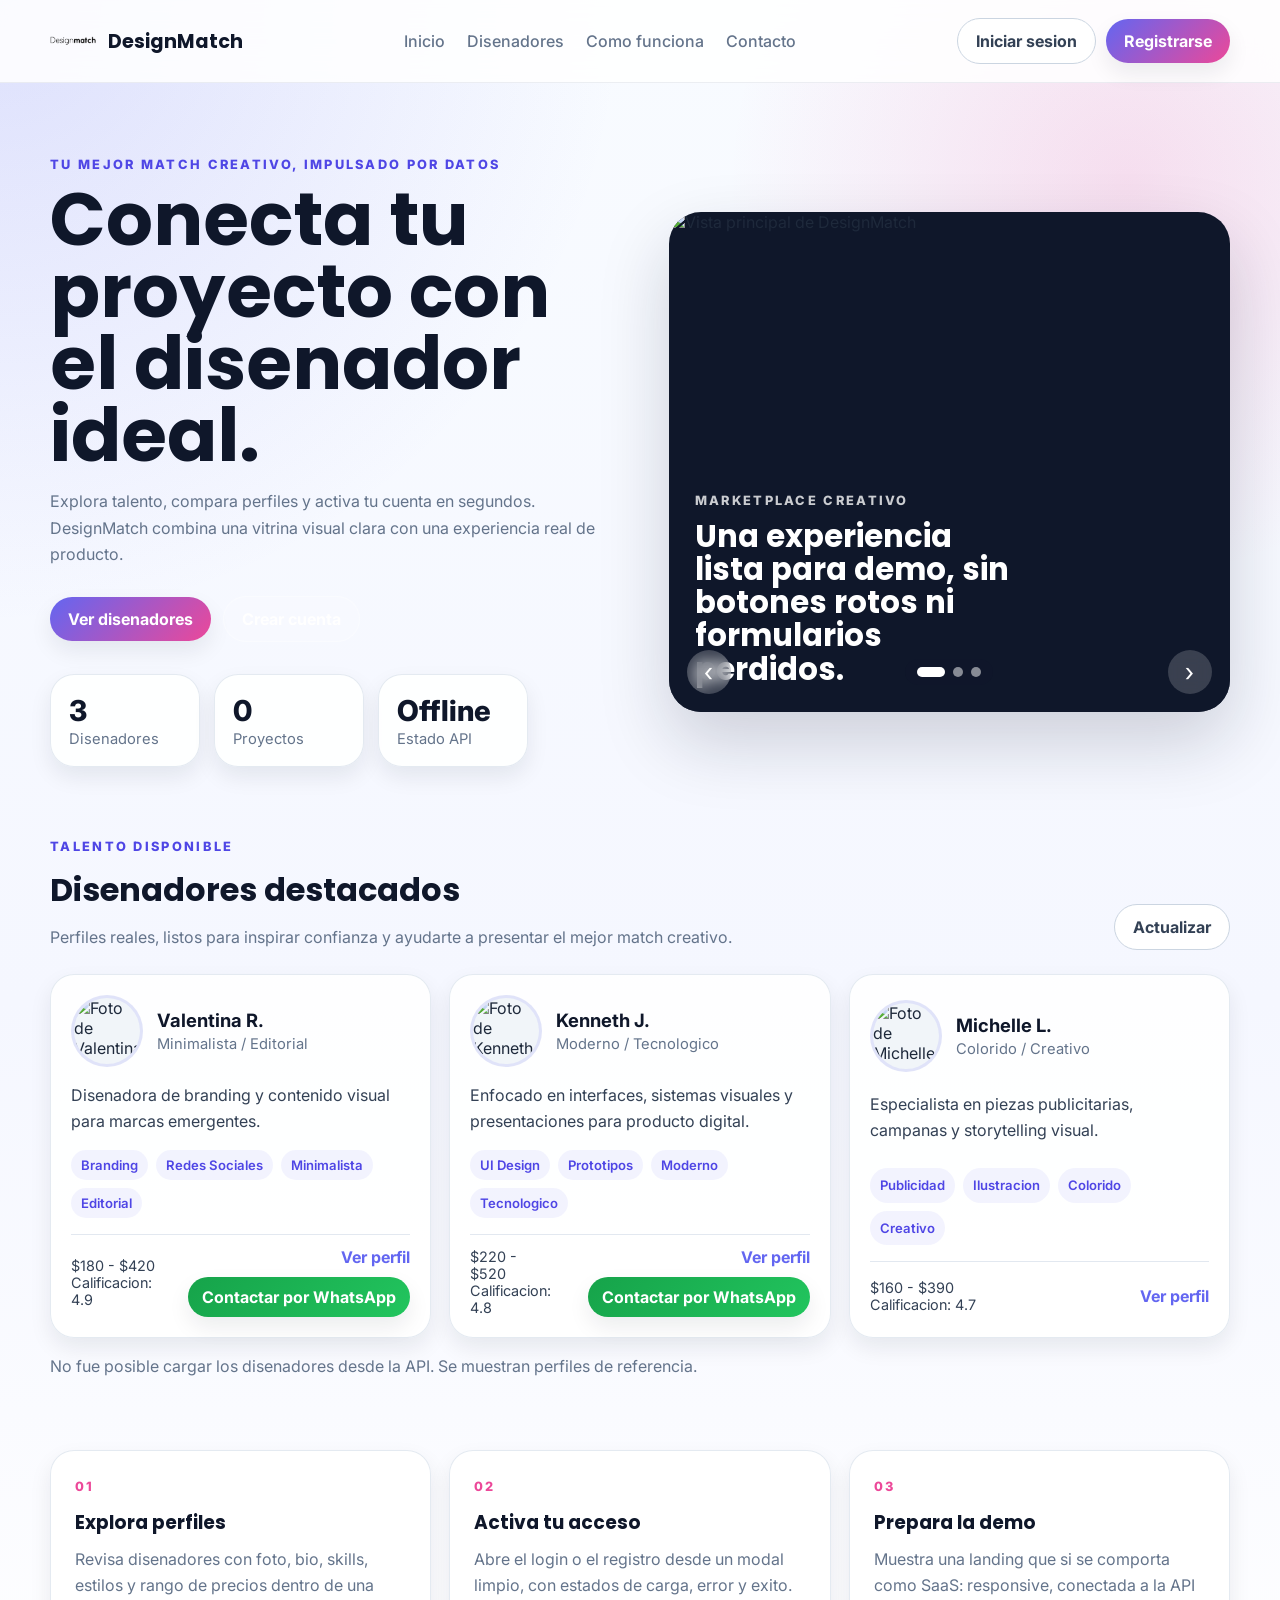
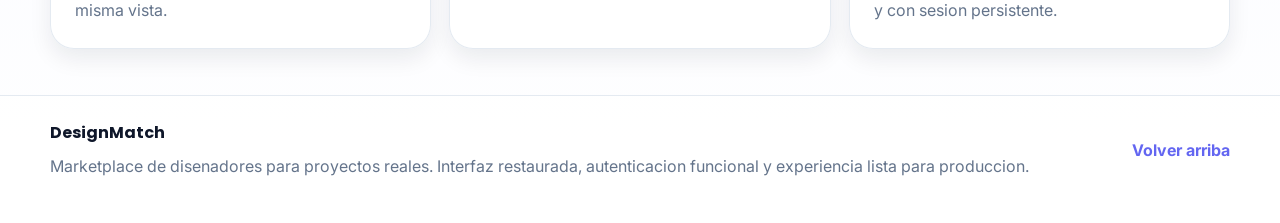
==== commit becaa5f9: "final production ready: security, auth, avatars, whatsapp, stability" ====
--- a/static/index.html
+++ b/static/index.html
@@ -1,295 +1,277 @@
 <!DOCTYPE html>
-<html lang="en">
+<html lang="es">
 <head>
     <meta charset="UTF-8">
     <meta name="viewport" content="width=device-width, initial-scale=1.0">
-    <meta name="description" content="DesignMatch connects founders and teams with creative talent through a polished SaaS experience.">
-    <title>DesignMatch</title>
+    <meta name="description" content="DesignMatch conecta clientes con disenadores para proyectos reales con una experiencia clara, moderna y funcional.">
+    <title>DesignMatch | Marketplace de disenadores</title>
     <link rel="preconnect" href="https://fonts.googleapis.com">
     <link rel="preconnect" href="https://fonts.gstatic.com" crossorigin>
-    <link href="https://fonts.googleapis.com/css2?family=Manrope:wght@400;500;600;700;800&family=Space+Grotesk:wght@500;700&display=swap" rel="stylesheet">
+    <link href="https://fonts.googleapis.com/css2?family=Inter:wght@400;500;600;700;800&family=Poppins:wght@500;600;700&display=swap" rel="stylesheet">
     <link rel="stylesheet" href="/static/styles.css">
 </head>
 <body>
-    <div class="page-shell">
-        <header class="site-header">
-            <div class="container header-row">
-                <a href="#top" class="brand" aria-label="DesignMatch home">
-                    <img src="/static/img/Logo variante 1.png" alt="DesignMatch logo" class="brand-mark">
-                    <span class="brand-text">DesignMatch</span>
-                </a>
-
-                <nav class="site-nav" aria-label="Primary">
-                    <a href="#product">Product</a>
-                    <a href="#showcase">Showcase</a>
-                    <a href="#faq">FAQ</a>
-                </nav>
-
-                <div class="header-actions" id="guestActions">
-                    <button type="button" class="btn btn-ghost" data-open-auth="login">Log in</button>
-                    <button type="button" class="btn btn-primary" data-open-auth="register">Get started</button>
-                </div>
-
-                <div class="session-menu is-hidden" id="sessionMenu">
-                    <div class="session-pill">
-                        <span class="session-pill-label">Signed in as</span>
-                        <strong id="sessionUserName">User</strong>
-                    </div>
-                    <button type="button" class="btn btn-ghost" id="logoutButton">Log out</button>
-                </div>
-            </div>
-        </header>
-
-        <main id="top">
-            <section class="hero-section">
-                <div class="container hero-grid">
-                    <div class="hero-copy">
-                        <span class="eyebrow">Creative SaaS Marketplace</span>
-                        <h1>Turn a broken landing page into a product people trust.</h1>
-                        <p>
-                            DesignMatch helps clients discover creative talent, authenticate instantly, and move from interest to action with a frontend that behaves like a real SaaS app.
-                        </p>
-
-                        <div class="hero-cta">
-                            <button type="button" class="btn btn-primary btn-large" data-open-auth="register">Create account</button>
-                            <button type="button" class="btn btn-secondary btn-large" data-open-auth="login">Access dashboard</button>
-                        </div>
-
-                        <div class="hero-metrics">
-                            <article class="metric-card">
-                                <span class="metric-label">Designers</span>
-                                <strong id="designersCount">--</strong>
+    <header class="header">
+        <div class="container header-content">
+            <a href="#inicio" class="logo" aria-label="Ir al inicio">
+                <img src="/static/img/Logo variante 1.png" alt="Logo DesignMatch" class="logo-image">
+                <span class="logo-text">DesignMatch</span>
+            </a>
+
+            <nav class="nav" aria-label="Navegacion principal">
+                <a href="#inicio" class="nav-link">Inicio</a>
+                <a href="#disenadores" class="nav-link">Disenadores</a>
+                <a href="#como-funciona" class="nav-link">Como funciona</a>
+                <a href="#footer" class="nav-link">Contacto</a>
+            </nav>
+
+            <div class="nav-actions" id="guestActions">
+                <button type="button" class="btn btn-outline" data-open-auth="login">Iniciar sesion</button>
+                <button type="button" class="btn btn-primary" data-open-auth="register">Registrarse</button>
+            </div>
+
+            <div class="session-actions hidden" id="sessionActions">
+                <div class="session-badge">
+                    <span class="session-label">Sesion activa</span>
+                    <strong id="sessionUserName">Usuario</strong>
+                </div>
+                <button type="button" class="btn btn-outline" id="logoutButton">Cerrar sesion</button>
+            </div>
+        </div>
+    </header>
+
+    <main>
+        <section class="hero" id="inicio">
+            <div class="container hero-layout">
+                <div class="hero-copy">
+                    <p class="hero-kicker">Tu mejor match creativo, impulsado por datos</p>
+                    <h1 class="hero-title">Conecta tu proyecto con el disenador ideal.</h1>
+                    <p class="hero-subtitle">
+                        Explora talento, compara perfiles y activa tu cuenta en segundos. DesignMatch combina una vitrina visual clara con una experiencia real de producto.
+                    </p>
+
+                    <div class="hero-actions">
+                        <a href="#disenadores" class="btn btn-primary">Ver disenadores</a>
+                        <button type="button" class="btn btn-light" data-open-auth="register">Crear cuenta</button>
+                    </div>
+
+                    <div class="hero-stats">
+                        <article class="hero-stat">
+                            <span class="hero-stat-value" id="metricDesigners">0</span>
+                            <span class="hero-stat-label">Disenadores</span>
+                        </article>
+                        <article class="hero-stat">
+                            <span class="hero-stat-value" id="metricProjects">0</span>
+                            <span class="hero-stat-label">Proyectos</span>
+                        </article>
+                        <article class="hero-stat">
+                            <span class="hero-stat-value" id="metricHealth">...</span>
+                            <span class="hero-stat-label">Estado API</span>
+                        </article>
+                    </div>
+                </div>
+
+                <div class="hero-media">
+                    <section class="slider" aria-label="Galeria principal de DesignMatch">
+                        <div class="slider-track">
+                            <article class="slide is-active">
+                                <img src="/imagenes/Banner.PNG" alt="Vista principal de DesignMatch">
+                                <div class="slide-overlay">
+                                    <p class="slide-kicker">Marketplace creativo</p>
+                                    <h2 class="slide-title">Una experiencia lista para demo, sin botones rotos ni formularios perdidos.</h2>
+                                </div>
                             </article>
-                            <article class="metric-card">
-                                <span class="metric-label">Projects</span>
-                                <strong id="projectsCount">--</strong>
+                            <article class="slide">
+                                <img src="/imagenes/Banner 2.PNG" alt="Seccion visual de DesignMatch">
+                                <div class="slide-overlay">
+                                    <p class="slide-kicker">Interfaz clara</p>
+                                    <h2 class="slide-title">Presenta talento, filtros y autenticacion en un flujo natural.</h2>
+                                </div>
                             </article>
-                            <article class="metric-card">
-                                <span class="metric-label">API Health</span>
-                                <strong id="healthStatus">Checking</strong>
+                            <article class="slide">
+                                <img src="/imagenes/Banner 3.PNG" alt="Resultados y perfiles en DesignMatch">
+                                <div class="slide-overlay">
+                                    <p class="slide-kicker">Producto funcional</p>
+                                    <h2 class="slide-title">Conecta frontend y backend sin perder el estilo original de la marca.</h2>
+                                </div>
                             </article>
                         </div>
-                    </div>
-
-                    <div class="hero-stage" id="showcase">
-                        <div class="slider-frame" aria-label="DesignMatch product highlights">
-                            <div class="slider-track" id="sliderTrack">
-                                <article class="slide is-active" data-slide="0" style="background-image: url('/static/img/Banner.PNG');">
-                                    <div class="slide-content">
-                                        <span>Frictionless onboarding</span>
-                                        <h2>Authentication flows that feel intentional instead of fragile.</h2>
-                                    </div>
-                                </article>
-                                <article class="slide" data-slide="1" style="background-image: url('/static/img/Banner 2.PNG');">
-                                    <div class="slide-content">
-                                        <span>Real product behavior</span>
-                                        <h2>Clean states for loading, success, and failure across the app.</h2>
-                                    </div>
-                                </article>
-                                <article class="slide" data-slide="2" style="background-image: url('/static/img/Banner 3.PNG');">
-                                    <div class="slide-content">
-                                        <span>Ready for demo day</span>
-                                        <h2>A modern presentation layer that finally matches your backend.</h2>
-                                    </div>
-                                </article>
-                            </div>
-
-                            <div class="slider-controls">
-                                <button type="button" class="slider-arrow" id="sliderPrev" aria-label="Previous slide">&lsaquo;</button>
-                                <div class="slider-dots" id="sliderDots">
-                                    <button type="button" class="slider-dot is-active" data-slide-target="0" aria-label="Go to slide 1"></button>
-                                    <button type="button" class="slider-dot" data-slide-target="1" aria-label="Go to slide 2"></button>
-                                    <button type="button" class="slider-dot" data-slide-target="2" aria-label="Go to slide 3"></button>
-                                </div>
-                                <button type="button" class="slider-arrow" id="sliderNext" aria-label="Next slide">&rsaquo;</button>
-                            </div>
-                        </div>
-                    </div>
-                </div>
-            </section>
-
-            <section class="product-section" id="product">
-                <div class="container feature-grid">
-                    <article class="feature-card">
-                        <span class="feature-index">01</span>
-                        <h3>Modal auth that works</h3>
-                        <p>Login and registration stay hidden until triggered, with clean transitions and real request handling.</p>
-                    </article>
-                    <article class="feature-card">
-                        <span class="feature-index">02</span>
-                        <h3>Reliable frontend state</h3>
-                        <p>Buttons lock during network requests, errors show in context, and success feedback is immediate.</p>
-                    </article>
-                    <article class="feature-card">
-                        <span class="feature-index">03</span>
-                        <h3>Session-aware UI</h3>
-                        <p>Tokens persist in local storage, guest actions disappear after login, and the app feels consistent.</p>
-                    </article>
-                </div>
-            </section>
-
-            <section class="dashboard-section is-hidden" id="dashboardSection">
-                <div class="container dashboard-grid">
-                    <article class="dashboard-panel dashboard-panel-main">
-                        <div class="panel-header">
-                            <div>
-                                <span class="eyebrow eyebrow-dark">Workspace</span>
-                                <h2 id="dashboardGreeting">Welcome back</h2>
-                            </div>
-                            <span class="status-badge" id="dashboardRole">Client</span>
-                        </div>
-                        <p class="panel-copy" id="dashboardSummary">
-                            Your session is active and your frontend is ready for authenticated requests.
-                        </p>
-                        <div class="dashboard-actions">
-                            <button type="button" class="btn btn-primary" data-open-auth="login" id="switchAccountButton">Switch account</button>
-                            <button type="button" class="btn btn-secondary" id="copyTokenButton">Copy token</button>
-                        </div>
-                    </article>
-
-                    <article class="dashboard-panel">
-                        <span class="mini-label">Account</span>
-                        <ul class="detail-list">
-                            <li><span>Name</span><strong id="dashboardName">--</strong></li>
-                            <li><span>Email</span><strong id="dashboardEmail">--</strong></li>
-                            <li><span>Phone</span><strong id="dashboardPhone">--</strong></li>
-                        </ul>
-                    </article>
-
-                    <article class="dashboard-panel">
-                        <span class="mini-label">Session</span>
-                        <ul class="detail-list">
-                            <li><span>Status</span><strong id="sessionStatus">Active</strong></li>
-                            <li><span>Storage</span><strong>localStorage</strong></li>
-                            <li><span>Authorization</span><strong>Bearer token ready</strong></li>
-                        </ul>
-                    </article>
-                </div>
-            </section>
-
-            <section class="faq-section" id="faq">
-                <div class="container faq-grid">
-                    <article class="faq-card">
-                        <h3>What changed?</h3>
-                        <p>A broken static page becomes a proper SaaS shell with auth modals, a working slider, and persistent session state.</p>
-                    </article>
-                    <article class="faq-card">
-                        <h3>How does auth work?</h3>
-                        <p>Both forms send JSON with `fetch`, handle errors gracefully, and store the token locally on success.</p>
-                    </article>
-                    <article class="faq-card">
-                        <h3>What happens after login?</h3>
-                        <p>The app reveals a simple dashboard view, updates navigation, and prepares the token for future protected requests.</p>
-                    </article>
-                </div>
-            </section>
-        </main>
-
-        <footer class="site-footer">
-            <div class="container footer-row">
-                <div>
-                    <strong>DesignMatch</strong>
-                    <p>Frontend repaired for a polished SaaS-style experience.</p>
-                </div>
-                <a href="#top" class="footer-link">Back to top</a>
-            </div>
-        </footer>
-    </div>
-
-    <div class="toast-stack" id="toastStack" aria-live="polite" aria-atomic="true"></div>
-
-    <div class="modal-overlay is-hidden" id="authModal" aria-hidden="true">
-        <div class="modal-shell" role="dialog" aria-modal="true" aria-labelledby="authModalTitle">
-            <button type="button" class="modal-close" id="closeAuthModal" aria-label="Close authentication modal">&times;</button>
-
-            <div class="modal-showcase">
-                <span class="eyebrow">DesignMatch Access</span>
-                <h2>Log in or create an account without leaving the page.</h2>
-                <p>Use the same deployed backend endpoints and keep the experience clean, responsive, and dependable.</p>
-            </div>
-
-            <div class="modal-forms">
-                <div class="modal-tabs" role="tablist" aria-label="Authentication forms">
-                    <button type="button" class="modal-tab is-active" data-auth-view="login" role="tab" aria-selected="true">Login</button>
-                    <button type="button" class="modal-tab" data-auth-view="register" role="tab" aria-selected="false">Register</button>
-                </div>
-
-                <div class="form-view" id="loginView">
-                    <div class="form-copy">
-                        <span class="mini-label">Welcome back</span>
-                        <h3 id="authModalTitle">Sign in to continue</h3>
-                    </div>
-
-                    <form id="loginForm" novalidate>
-                        <div class="field">
-                            <label for="loginEmail">Email</label>
-                            <input id="loginEmail" name="email" type="email" autocomplete="email" placeholder="you@company.com" required>
-                        </div>
-                        <div class="field">
-                            <label for="loginPassword">Password</label>
-                            <input id="loginPassword" name="password" type="password" autocomplete="current-password" placeholder="Your password" required>
-                        </div>
-                        <p class="form-message is-hidden" id="loginMessage"></p>
-                        <button type="submit" class="btn btn-primary btn-block" id="loginSubmit">Log in</button>
+
+                        <div class="slider-controls">
+                            <button type="button" class="slider-arrow" id="sliderPrev" aria-label="Imagen anterior">&lsaquo;</button>
+                            <div class="slider-dots" id="sliderDots">
+                                <button type="button" class="slider-dot is-active" data-slide="0" aria-label="Ir a la imagen 1"></button>
+                                <button type="button" class="slider-dot" data-slide="1" aria-label="Ir a la imagen 2"></button>
+                                <button type="button" class="slider-dot" data-slide="2" aria-label="Ir a la imagen 3"></button>
+                            </div>
+                            <button type="button" class="slider-arrow" id="sliderNext" aria-label="Imagen siguiente">&rsaquo;</button>
+                        </div>
+                    </section>
+                </div>
+            </div>
+        </section>
+
+        <section class="designers-section" id="disenadores">
+            <div class="container">
+                <div class="section-heading">
+                    <div>
+                        <p class="section-kicker">Talento disponible</p>
+                        <h2 class="section-title">Disenadores destacados</h2>
+                        <p class="section-copy">Perfiles reales, listos para inspirar confianza y ayudarte a presentar el mejor match creativo.</p>
+                    </div>
+
+                    <div class="designers-toolbar">
+                        <button type="button" class="btn btn-outline" id="refreshDesigners">Actualizar</button>
+                    </div>
+                </div>
+
+                <div class="designers-grid" id="designersGrid"></div>
+                <p class="section-feedback hidden" id="designersFeedback"></p>
+            </div>
+        </section>
+
+        <section class="info-section" id="como-funciona">
+            <div class="container info-grid">
+                <article class="info-card">
+                    <span class="info-number">01</span>
+                    <h3>Explora perfiles</h3>
+                    <p>Revisa disenadores con foto, bio, skills, estilos y rango de precios dentro de una misma vista.</p>
+                </article>
+                <article class="info-card">
+                    <span class="info-number">02</span>
+                    <h3>Activa tu acceso</h3>
+                    <p>Abre el login o el registro desde un modal limpio, con estados de carga, error y exito.</p>
+                </article>
+                <article class="info-card">
+                    <span class="info-number">03</span>
+                    <h3>Prepara la demo</h3>
+                    <p>Muestra una landing que si se comporta como SaaS: responsive, conectada a la API y con sesion persistente.</p>
+                </article>
+            </div>
+        </section>
+
+        <section class="dashboard hidden" id="dashboardSection">
+            <div class="container dashboard-panel">
+                <div class="dashboard-copy">
+                    <p class="section-kicker">Sesion iniciada</p>
+                    <h2 class="section-title" id="dashboardTitle">Bienvenido a DesignMatch</h2>
+                    <p class="section-copy" id="dashboardMessage">Tu cuenta ya esta lista para continuar con solicitudes autenticadas.</p>
+                </div>
+                <div class="dashboard-meta">
+                    <div class="dashboard-item">
+                        <span>Nombre</span>
+                        <strong id="dashboardName">-</strong>
+                    </div>
+                    <div class="dashboard-item">
+                        <span>Correo</span>
+                        <strong id="dashboardEmail">-</strong>
+                    </div>
+                    <div class="dashboard-item">
+                        <span>Rol</span>
+                        <strong id="dashboardRole">-</strong>
+                    </div>
+                </div>
+            </div>
+        </section>
+    </main>
+
+    <footer class="footer" id="footer">
+        <div class="container footer-content">
+            <div>
+                <strong class="footer-brand">DesignMatch</strong>
+                <p class="footer-copy">Marketplace de disenadores para proyectos reales. Interfaz restaurada, autenticacion funcional y experiencia lista para produccion.</p>
+            </div>
+            <a href="#inicio" class="footer-link">Volver arriba</a>
+        </div>
+    </footer>
+
+    <div class="toast-container" id="toastContainer" aria-live="polite" aria-atomic="true"></div>
+
+    <div class="modal-backdrop hidden" id="authModal" aria-hidden="true">
+        <div class="auth-modal" role="dialog" aria-modal="true" aria-labelledby="authTitle">
+            <button type="button" class="modal-close" id="closeAuthModal" aria-label="Cerrar">&times;</button>
+
+            <div class="auth-media">
+                <img src="/static/img/DM positivo.png" alt="Identidad visual de DesignMatch" class="auth-brand-image">
+                <p class="auth-kicker">Acceso a DesignMatch</p>
+                <h2 class="auth-heading">Ingresa o crea tu cuenta sin salir de la landing.</h2>
+                <p class="auth-description">Mantuvimos la identidad del producto y corregimos el flujo para que se sienta como una plataforma real.</p>
+            </div>
+
+            <div class="auth-content">
+                <div class="auth-tabs">
+                    <button type="button" class="auth-tab is-active" data-auth-view="login">Iniciar sesion</button>
+                    <button type="button" class="auth-tab" data-auth-view="register">Registrarse</button>
+                </div>
+
+                <section id="loginView" class="auth-view">
+                    <h3 class="auth-view-title" id="authTitle">Bienvenido de nuevo</h3>
+                    <form id="loginForm" class="auth-form" novalidate>
+                        <div class="form-group">
+                            <label for="loginEmail">Correo electronico</label>
+                            <input id="loginEmail" name="email" type="email" placeholder="tu@correo.com" required>
+                        </div>
+                        <div class="form-group">
+                            <label for="loginPassword">Contrasena</label>
+                            <input id="loginPassword" name="password" type="password" placeholder="Tu contrasena" required>
+                        </div>
+                        <p class="form-message hidden" id="loginMessage"></p>
+                        <button type="submit" class="btn btn-primary btn-block" id="loginSubmit">Iniciar sesion</button>
                     </form>
-                </div>
-
-                <div class="form-view is-hidden" id="registerView">
-                    <div class="form-copy">
-                        <span class="mini-label">Create account</span>
-                        <h3>Launch your session in one step</h3>
-                    </div>
-
-                    <form id="registerForm" novalidate>
-                        <div class="field-grid">
-                            <div class="field">
-                                <label for="registerName">Full name</label>
-                                <input id="registerName" name="name" type="text" autocomplete="name" placeholder="Jane Doe" required>
-                            </div>
-                            <div class="field">
-                                <label for="registerEmail">Email</label>
-                                <input id="registerEmail" name="email" type="email" autocomplete="email" placeholder="jane@company.com" required>
-                            </div>
-                        </div>
-
-                        <div class="field-grid">
-                            <div class="field">
-                                <label for="registerPhone">Phone</label>
-                                <input id="registerPhone" name="phone" type="tel" autocomplete="tel" placeholder="+1 555 123 4567">
-                            </div>
-                            <div class="field">
-                                <label for="registerRole">Role</label>
+                </section>
+
+                <section id="registerView" class="auth-view hidden">
+                    <h3 class="auth-view-title">Crea tu cuenta</h3>
+                    <form id="registerForm" class="auth-form" novalidate>
+                        <div class="form-grid">
+                            <div class="form-group">
+                                <label for="registerName">Nombre completo</label>
+                                <input id="registerName" name="name" type="text" placeholder="Tu nombre" required>
+                            </div>
+                            <div class="form-group">
+                                <label for="registerEmail">Correo electronico</label>
+                                <input id="registerEmail" name="email" type="email" placeholder="tu@correo.com" required>
+                            </div>
+                        </div>
+
+                        <div class="form-grid">
+                            <div class="form-group">
+                                <label for="registerPhone">Telefono</label>
+                                <input id="registerPhone" name="phone" type="tel" placeholder="+57 300 000 0000">
+                            </div>
+                            <div class="form-group">
+                                <label for="registerRole">Rol</label>
                                 <select id="registerRole" name="role">
-                                    <option value="client">Client</option>
-                                    <option value="designer">Designer</option>
+                                    <option value="client">Cliente</option>
+                                    <option value="designer">Disenador</option>
                                 </select>
                             </div>
                         </div>
 
-                        <div class="field">
-                            <label for="registerPassword">Password</label>
-                            <input id="registerPassword" name="password" type="password" autocomplete="new-password" placeholder="Create a secure password" required>
-                        </div>
-
-                        <div class="field">
-                            <label for="projectDescription">Project description</label>
-                            <textarea id="projectDescription" name="project_description" rows="3" placeholder="Describe the work you want help with"></textarea>
-                        </div>
-
-                        <div class="field is-hidden" id="designerBioField">
-                            <label for="designerBio">Designer bio</label>
-                            <textarea id="designerBio" name="bio" rows="3" placeholder="Tell clients about your style and strengths"></textarea>
-                        </div>
-
-                        <div class="field is-hidden" id="designerPortfolioField">
-                            <label for="designerPortfolio">Portfolio URL</label>
-                            <input id="designerPortfolio" name="portfolio_url" type="url" placeholder="https://portfolio.example.com">
-                        </div>
-
-                        <p class="form-message is-hidden" id="registerMessage"></p>
-                        <button type="submit" class="btn btn-primary btn-block" id="registerSubmit">Create account</button>
+                        <div class="form-group">
+                            <label for="registerPassword">Contrasena</label>
+                            <input id="registerPassword" name="password" type="password" placeholder="Crea una contrasena" required>
+                        </div>
+
+                        <div class="form-group">
+                            <label for="projectDescription">Descripcion del proyecto</label>
+                            <textarea id="projectDescription" name="project_description" rows="3" placeholder="Cuentanos que tipo de proyecto buscas"></textarea>
+                        </div>
+
+                        <div class="form-group hidden" id="designerBioField">
+                            <label for="designerBio">Bio del disenador</label>
+                            <textarea id="designerBio" name="bio" rows="3" placeholder="Describe tu experiencia o enfoque creativo"></textarea>
+                        </div>
+
+                        <div class="form-group hidden" id="designerPortfolioField">
+                            <label for="designerPortfolio">URL de portafolio</label>
+                            <input id="designerPortfolio" name="portfolio_url" type="url" placeholder="https://tu-portafolio.com">
+                        </div>
+
+                        <p class="form-message hidden" id="registerMessage"></p>
+                        <button type="submit" class="btn btn-primary btn-block" id="registerSubmit">Crear cuenta</button>
                     </form>
-                </div>
+                </section>
             </div>
         </div>
     </div>
--- a/static/styles.css
+++ b/static/styles.css
@@ -1,24 +1,25 @@
 :root {
-    --bg: #f4efe8;
-    --surface: rgba(255, 255, 255, 0.82);
-    --surface-strong: #ffffff;
-    --surface-dark: #0f172a;
-    --text: #1f2937;
-    --text-soft: #5b6473;
-    --line: rgba(15, 23, 42, 0.1);
-    --primary: #d95f35;
-    --primary-dark: #b9461e;
-    --secondary: #17324d;
-    --accent: #f1b457;
-    --success: #0f9d74;
-    --danger: #c0392b;
-    --shadow-lg: 0 30px 70px rgba(15, 23, 42, 0.16);
-    --shadow-md: 0 18px 36px rgba(15, 23, 42, 0.1);
-    --shadow-sm: 0 10px 18px rgba(15, 23, 42, 0.08);
-    --radius-xl: 30px;
-    --radius-lg: 22px;
+    --primary: #6366f1;
+    --primary-dark: #4f46e5;
+    --secondary: #ec4899;
+    --accent: #06b6d4;
+    --success: #10b981;
+    --danger: #dc2626;
+    --white: #ffffff;
+    --gray-50: #f8fafc;
+    --gray-100: #f1f5f9;
+    --gray-200: #e2e8f0;
+    --gray-300: #cbd5e1;
+    --gray-500: #64748b;
+    --gray-700: #334155;
+    --gray-800: #1e293b;
+    --gray-900: #0f172a;
+    --shadow-sm: 0 10px 22px rgba(15, 23, 42, 0.08);
+    --shadow-md: 0 18px 40px rgba(15, 23, 42, 0.12);
+    --shadow-lg: 0 30px 70px rgba(15, 23, 42, 0.18);
     --radius-md: 16px;
-    --radius-sm: 12px;
+    --radius-lg: 24px;
+    --radius-xl: 32px;
     --container: min(1180px, calc(100% - 32px));
 }
 
@@ -34,13 +35,12 @@
 
 body {
     margin: 0;
-    font-family: "Manrope", sans-serif;
-    color: var(--text);
+    font-family: "Inter", sans-serif;
+    color: var(--gray-800);
     background:
-        radial-gradient(circle at top left, rgba(217, 95, 53, 0.16), transparent 30%),
-        radial-gradient(circle at 85% 10%, rgba(241, 180, 87, 0.2), transparent 22%),
-        linear-gradient(180deg, #f8f1ea 0%, #f2f6fb 55%, #eef3f7 100%);
-    min-height: 100vh;
+        radial-gradient(circle at top left, rgba(99, 102, 241, 0.18), transparent 28%),
+        radial-gradient(circle at 88% 10%, rgba(236, 72, 153, 0.16), transparent 20%),
+        linear-gradient(180deg, #f8fbff 0%, #f5f7ff 55%, #ffffff 100%);
 }
 
 img {
@@ -68,11 +68,11 @@
 select,
 textarea {
     width: 100%;
-    border: 1px solid rgba(23, 50, 77, 0.14);
-    border-radius: var(--radius-sm);
-    padding: 14px 16px;
-    background: #fff;
-    color: var(--text);
+    border: 1px solid var(--gray-200);
+    border-radius: var(--radius-md);
+    padding: 13px 15px;
+    color: var(--gray-900);
+    background: var(--white);
     transition: border-color 0.2s ease, box-shadow 0.2s ease;
 }
 
@@ -80,16 +80,15 @@
 select:focus,
 textarea:focus {
     outline: none;
-    border-color: rgba(217, 95, 53, 0.55);
-    box-shadow: 0 0 0 4px rgba(217, 95, 53, 0.12);
+    border-color: var(--primary);
+    box-shadow: 0 0 0 4px rgba(99, 102, 241, 0.14);
 }
 
 textarea {
     resize: vertical;
 }
 
-[hidden],
-.is-hidden {
+.hidden {
     display: none !important;
 }
 
@@ -98,117 +97,106 @@
     margin: 0 auto;
 }
 
-.page-shell {
-    position: relative;
-}
-
-.site-header {
+.header {
     position: sticky;
     top: 0;
-    z-index: 30;
-    backdrop-filter: blur(18px);
-    background: rgba(248, 241, 234, 0.74);
-    border-bottom: 1px solid rgba(15, 23, 42, 0.08);
-}
-
-.header-row,
-.site-nav,
-.header-actions,
-.session-menu,
-.hero-cta,
-.hero-metrics,
+    z-index: 40;
+    background: rgba(255, 255, 255, 0.86);
+    backdrop-filter: blur(16px);
+    border-bottom: 1px solid rgba(148, 163, 184, 0.18);
+}
+
+.header-content,
+.nav,
+.nav-actions,
+.session-actions,
+.hero-actions,
+.hero-stats,
 .slider-controls,
-.dashboard-actions,
-.footer-row,
-.modal-tabs {
+.section-heading,
+.footer-content,
+.auth-tabs {
     display: flex;
     align-items: center;
 }
 
-.header-row {
+.header-content {
+    min-height: 82px;
     justify-content: space-between;
-    gap: 16px;
-    min-height: 82px;
-}
-
-.brand {
+    gap: 18px;
+}
+
+.logo {
     display: inline-flex;
     align-items: center;
     gap: 12px;
-    min-width: 0;
-}
-
-.brand-mark {
-    width: 44px;
-    height: 44px;
+}
+
+.logo-image {
+    width: 46px;
+    height: 46px;
     object-fit: contain;
 }
 
-.brand-text,
-h1,
-h2,
-h3 {
-    font-family: "Space Grotesk", sans-serif;
-}
-
-.brand-text {
-    font-size: 1.1rem;
+.logo-text,
+.hero-title,
+.section-title,
+.slide-title,
+.auth-heading,
+.auth-view-title {
+    font-family: "Poppins", sans-serif;
+}
+
+.logo-text {
+    font-size: 1.2rem;
     font-weight: 700;
-}
-
-.site-nav {
-    gap: 28px;
-    color: var(--text-soft);
-}
-
-.site-nav a {
-    transition: color 0.2s ease;
-}
-
-.site-nav a:hover {
-    color: var(--secondary);
-}
-
-.header-actions,
-.session-menu,
-.dashboard-actions {
-    gap: 12px;
-}
-
-.session-menu {
+    color: var(--gray-900);
+}
+
+.nav {
+    gap: 22px;
+}
+
+.nav-link {
+    color: var(--gray-500);
+    font-weight: 500;
+}
+
+.nav-link:hover {
+    color: var(--primary);
+}
+
+.nav-actions,
+.session-actions {
+    gap: 10px;
+}
+
+.session-actions {
     justify-content: flex-end;
 }
 
-.session-pill,
-.status-badge,
-.mini-label,
-.eyebrow,
-.eyebrow-dark,
-.feature-index {
-    text-transform: uppercase;
-    letter-spacing: 0.14em;
-    font-weight: 800;
-    font-size: 0.72rem;
-}
-
-.session-pill {
-    display: inline-grid;
+.session-badge {
+    display: grid;
     gap: 2px;
     padding: 10px 14px;
     border-radius: 999px;
-    background: rgba(23, 50, 77, 0.08);
-}
-
-.session-pill-label {
-    color: var(--text-soft);
+    background: rgba(99, 102, 241, 0.1);
+    color: var(--primary-dark);
+}
+
+.session-label {
+    font-size: 0.72rem;
+    text-transform: uppercase;
+    letter-spacing: 0.14em;
+    font-weight: 700;
 }
 
 .btn {
     border: 0;
     border-radius: 999px;
-    padding: 13px 18px;
+    padding: 12px 18px;
     font-weight: 700;
-    transition: transform 0.2s ease, box-shadow 0.2s ease, background 0.2s ease, opacity 0.2s ease;
+    transition: transform 0.2s ease, box-shadow 0.2s ease, opacity 0.2s ease;
 }
 
 .btn:hover:not(:disabled) {
@@ -216,134 +204,134 @@
 }
 
 .btn:disabled {
-    opacity: 0.7;
+    opacity: 0.72;
     cursor: wait;
 }
 
 .btn-primary {
-    background: linear-gradient(135deg, var(--primary), #ee8053);
-    color: #fff;
-    box-shadow: 0 16px 28px rgba(217, 95, 53, 0.24);
-}
-
-.btn-secondary {
-    background: rgba(23, 50, 77, 0.08);
-    color: var(--secondary);
-}
-
-.btn-ghost {
-    background: transparent;
-    color: var(--secondary);
-    border: 1px solid rgba(23, 50, 77, 0.12);
+    color: var(--white);
+    background: linear-gradient(135deg, var(--primary), var(--secondary));
+    box-shadow: var(--shadow-sm);
+}
+
+.btn-outline {
+    color: var(--gray-700);
+    background: var(--white);
+    border: 1px solid var(--gray-300);
+}
+
+.btn-light {
+    color: var(--white);
+    background: rgba(255, 255, 255, 0.14);
+    border: 1px solid rgba(255, 255, 255, 0.34);
 }
 
 .btn-block {
     width: 100%;
 }
 
-.btn-large {
-    padding: 15px 22px;
-}
-
-.hero-section {
-    padding: 72px 0 42px;
-}
-
-.hero-grid,
-.feature-grid,
-.dashboard-grid,
-.faq-grid,
-.modal-shell,
-.field-grid {
+.hero {
+    padding: 74px 0 44px;
+}
+
+.hero-layout,
+.designers-grid,
+.info-grid,
+.form-grid {
     display: grid;
 }
 
-.hero-grid {
-    grid-template-columns: minmax(0, 1.02fr) minmax(360px, 0.98fr);
-    gap: 32px;
+.hero-layout {
+    grid-template-columns: minmax(0, 1fr) minmax(360px, 0.96fr);
+    gap: 34px;
     align-items: center;
 }
 
-.hero-copy h1 {
-    font-size: clamp(2.7rem, 6vw, 5rem);
-    line-height: 0.96;
-    margin: 14px 0 18px;
-    max-width: 10ch;
-}
-
-.hero-copy p {
-    max-width: 58ch;
+.hero-kicker,
+.section-kicker,
+.slide-kicker,
+.auth-kicker {
+    margin: 0 0 12px;
+    font-size: 0.8rem;
+    text-transform: uppercase;
+    letter-spacing: 0.18em;
+    font-weight: 800;
+}
+
+.hero-kicker,
+.section-kicker {
+    color: var(--primary-dark);
+}
+
+.hero-title {
+    margin: 0 0 16px;
+    font-size: clamp(2.8rem, 6vw, 4.6rem);
+    line-height: 0.98;
+    color: var(--gray-900);
+    max-width: 11ch;
+}
+
+.hero-subtitle,
+.section-copy,
+.footer-copy,
+.auth-description {
     margin: 0;
-    color: var(--text-soft);
-    font-size: 1.05rem;
-}
-
-.eyebrow {
-    display: inline-block;
-    color: var(--primary-dark);
-}
-
-.eyebrow-dark {
-    display: inline-block;
-    color: var(--secondary);
-}
-
-.hero-cta {
+    color: var(--gray-500);
+    line-height: 1.65;
+}
+
+.hero-actions {
+    gap: 12px;
+    flex-wrap: wrap;
+    margin-top: 28px;
+}
+
+.hero-stats {
     gap: 14px;
     flex-wrap: wrap;
-    margin: 28px 0 32px;
-}
-
-.hero-metrics {
-    gap: 14px;
-    flex-wrap: wrap;
-}
-
-.metric-card,
-.feature-card,
+    margin-top: 32px;
+}
+
+.hero-stat,
+.info-card,
 .dashboard-panel,
-.faq-card {
-    background: var(--surface);
-    border: 1px solid rgba(255, 255, 255, 0.6);
-    backdrop-filter: blur(16px);
+.designer-card {
+    background: rgba(255, 255, 255, 0.88);
+    border: 1px solid rgba(226, 232, 240, 0.9);
     box-shadow: var(--shadow-sm);
 }
 
-.metric-card {
-    min-width: 148px;
-    padding: 18px 18px 16px;
+.hero-stat {
+    min-width: 150px;
+    padding: 18px;
     border-radius: var(--radius-lg);
 }
 
-.metric-label {
+.hero-stat-value {
     display: block;
-    font-size: 0.78rem;
-    text-transform: uppercase;
-    letter-spacing: 0.12em;
-    color: var(--text-soft);
-    margin-bottom: 8px;
-}
-
-.metric-card strong {
-    font-size: 1.35rem;
-}
-
-.hero-stage {
+    font-size: 1.8rem;
+    font-weight: 800;
+    color: var(--gray-900);
+}
+
+.hero-stat-label {
+    color: var(--gray-500);
+    font-size: 0.92rem;
+}
+
+.slider {
     position: relative;
-}
-
-.slider-frame {
-    position: relative;
-    border-radius: 34px;
+    min-height: 500px;
+    border-radius: var(--radius-xl);
     overflow: hidden;
-    min-height: 500px;
-    background: #0b1726;
     box-shadow: var(--shadow-lg);
+    background: var(--gray-900);
 }
 
 .slider-track {
     position: relative;
     width: 100%;
+    height: 100%;
     min-height: 500px;
 }
 
@@ -352,16 +340,7 @@
     inset: 0;
     opacity: 0;
     pointer-events: none;
-    background-size: cover;
-    background-position: center;
     transition: opacity 0.45s ease;
-}
-
-.slide::after {
-    content: "";
-    position: absolute;
-    inset: 0;
-    background: linear-gradient(180deg, rgba(6, 15, 25, 0.1) 0%, rgba(6, 15, 25, 0.58) 100%);
 }
 
 .slide.is-active {
@@ -369,33 +348,35 @@
     pointer-events: auto;
 }
 
-.slide-content {
+.slide img {
+    width: 100%;
+    height: 100%;
+    min-height: 500px;
+    object-fit: cover;
+}
+
+.slide-overlay {
     position: absolute;
-    inset: auto 28px 32px 28px;
-    z-index: 1;
-    color: #fff;
-}
-
-.slide-content span {
-    display: inline-block;
-    margin-bottom: 10px;
-    font-size: 0.75rem;
-    font-weight: 800;
-    text-transform: uppercase;
-    letter-spacing: 0.15em;
-    color: rgba(255, 255, 255, 0.76);
-}
-
-.slide-content h2 {
+    inset: auto 0 0 0;
+    padding: 26px;
+    color: var(--white);
+    background: linear-gradient(180deg, transparent 0%, rgba(15, 23, 42, 0.18) 20%, rgba(15, 23, 42, 0.86) 100%);
+}
+
+.slide-kicker {
+    color: rgba(255, 255, 255, 0.78);
+}
+
+.slide-title {
     margin: 0;
-    max-width: 15ch;
-    font-size: clamp(1.6rem, 3vw, 2.5rem);
-    line-height: 1.02;
+    font-size: clamp(1.4rem, 2.4vw, 2rem);
+    line-height: 1.08;
+    max-width: 16ch;
 }
 
 .slider-controls {
     position: absolute;
-    inset: auto 22px 20px 22px;
+    inset: auto 18px 18px 18px;
     justify-content: space-between;
     z-index: 2;
 }
@@ -407,152 +388,247 @@
 }
 
 .slider-arrow {
-    width: 46px;
-    height: 46px;
+    width: 44px;
+    height: 44px;
     border-radius: 50%;
+    color: var(--white);
     background: rgba(255, 255, 255, 0.18);
-    color: #fff;
-    font-size: 1.8rem;
-    backdrop-filter: blur(10px);
+    font-size: 1.6rem;
+    backdrop-filter: blur(8px);
 }
 
 .slider-dots {
     display: inline-flex;
-    align-items: center;
-    gap: 10px;
-    padding: 10px 14px;
+    gap: 8px;
+    padding: 8px 12px;
     border-radius: 999px;
-    background: rgba(10, 18, 29, 0.45);
+    background: rgba(15, 23, 42, 0.34);
 }
 
 .slider-dot {
     width: 10px;
     height: 10px;
+    padding: 0;
     border-radius: 999px;
-    padding: 0;
-    background: rgba(255, 255, 255, 0.45);
+    background: rgba(255, 255, 255, 0.5);
     transition: width 0.2s ease, background 0.2s ease;
 }
 
 .slider-dot.is-active {
-    width: 34px;
-    background: #fff;
-}
-
-.product-section,
-.dashboard-section,
-.faq-section {
-    padding: 24px 0 40px;
-}
-
-.feature-grid,
-.faq-grid {
-    grid-template-columns: repeat(3, minmax(0, 1fr));
+    width: 28px;
+    background: var(--white);
+}
+
+.designers-section,
+.info-section,
+.dashboard {
+    padding: 28px 0 46px;
+}
+
+.section-heading {
+    justify-content: space-between;
     gap: 18px;
-}
-
-.feature-card,
-.faq-card {
-    padding: 24px;
+    align-items: flex-end;
+    margin-bottom: 24px;
+}
+
+.section-title {
+    margin: 0 0 10px;
+    font-size: 2rem;
+    color: var(--gray-900);
+}
+
+.designers-grid {
+    grid-template-columns: repeat(auto-fit, minmax(250px, 1fr));
+    gap: 18px;
+}
+
+.designer-card {
+    padding: 20px;
     border-radius: var(--radius-lg);
-}
-
-.feature-card h3,
-.faq-card h3,
-.dashboard-panel h2 {
-    margin: 12px 0 10px;
-    font-size: 1.35rem;
-}
-
-.feature-card p,
-.faq-card p,
-.panel-copy,
-.modal-showcase p {
+    display: grid;
+    gap: 16px;
+}
+
+.designer-top {
+    display: flex;
+    align-items: center;
+    gap: 14px;
+}
+
+.designer-avatar {
+    width: 72px;
+    height: 72px;
+    border-radius: 50%;
+    object-fit: cover;
+    border: 3px solid rgba(99, 102, 241, 0.12);
+    background: var(--gray-100);
+}
+
+.designer-name {
     margin: 0;
-    color: var(--text-soft);
-}
-
-.feature-index {
-    color: var(--primary);
-}
-
-.dashboard-grid {
-    grid-template-columns: 1.4fr 1fr 1fr;
-    gap: 18px;
-}
-
-.dashboard-panel {
-    padding: 26px;
-    border-radius: 26px;
-}
-
-.dashboard-panel-main {
-    background:
-        radial-gradient(circle at top right, rgba(241, 180, 87, 0.18), transparent 26%),
-        linear-gradient(135deg, rgba(255, 255, 255, 0.9), rgba(255, 255, 255, 0.72));
-}
-
-.panel-header {
+    font-size: 1.15rem;
+    color: var(--gray-900);
+}
+
+.designer-role {
+    margin: 4px 0 0;
+    color: var(--gray-500);
+    font-size: 0.92rem;
+}
+
+.designer-bio {
+    margin: 0;
+    color: var(--gray-700);
+    line-height: 1.6;
+}
+
+.designer-tags {
     display: flex;
-    justify-content: space-between;
-    gap: 16px;
-    align-items: flex-start;
-}
-
-.status-badge {
+    flex-wrap: wrap;
+    gap: 8px;
+}
+
+.tag {
     display: inline-flex;
     align-items: center;
-    padding: 10px 12px;
+    padding: 7px 10px;
     border-radius: 999px;
-    background: rgba(15, 157, 116, 0.12);
-    color: var(--success);
-}
-
-.detail-list {
-    list-style: none;
-    padding: 0;
-    margin: 18px 0 0;
-    display: grid;
-    gap: 14px;
-}
-
-.detail-list li {
+    font-size: 0.82rem;
+    font-weight: 600;
+    background: rgba(99, 102, 241, 0.08);
+    color: var(--primary-dark);
+}
+
+.designer-footer {
     display: flex;
     justify-content: space-between;
     gap: 12px;
-    padding-bottom: 12px;
-    border-bottom: 1px solid var(--line);
-}
-
-.detail-list span {
-    color: var(--text-soft);
-}
-
-.site-footer {
-    padding: 24px 0 48px;
-}
-
-.footer-row {
+    align-items: center;
+    padding-top: 12px;
+    border-top: 1px solid var(--gray-200);
+}
+
+.designer-price,
+.designer-rating {
+    color: var(--gray-700);
+    font-size: 0.9rem;
+}
+
+.designer-link {
+    color: var(--primary);
+    font-weight: 700;
+}
+
+.designer-actions {
+    display: flex;
+    flex-wrap: wrap;
+    justify-content: flex-end;
+    gap: 10px;
+    align-items: center;
+}
+
+.designer-whatsapp {
+    border: 0;
+    border-radius: 999px;
+    padding: 10px 14px;
+    font-weight: 700;
+    color: var(--white);
+    background: linear-gradient(135deg, #16a34a, #22c55e);
+    box-shadow: var(--shadow-sm);
+}
+
+.section-feedback {
+    margin: 18px 0 0;
+    color: var(--gray-500);
+}
+
+.info-grid {
+    grid-template-columns: repeat(3, minmax(0, 1fr));
+    gap: 18px;
+}
+
+.info-card {
+    padding: 24px;
+    border-radius: var(--radius-lg);
+}
+
+.info-number {
+    display: inline-flex;
+    margin-bottom: 14px;
+    font-size: 0.8rem;
+    font-weight: 800;
+    letter-spacing: 0.16em;
+    text-transform: uppercase;
+    color: var(--secondary);
+}
+
+.info-card h3 {
+    margin: 0 0 10px;
+    font-family: "Poppins", sans-serif;
+    color: var(--gray-900);
+}
+
+.info-card p {
+    margin: 0;
+    color: var(--gray-500);
+    line-height: 1.6;
+}
+
+.dashboard-panel {
+    border-radius: var(--radius-xl);
+    padding: 26px;
+    display: flex;
     justify-content: space-between;
+    gap: 24px;
+    align-items: center;
+}
+
+.dashboard-meta {
+    display: grid;
+    grid-template-columns: repeat(3, minmax(120px, 1fr));
     gap: 16px;
-    padding-top: 16px;
-    border-top: 1px solid var(--line);
-}
-
-.footer-row p {
-    margin: 8px 0 0;
-    color: var(--text-soft);
+}
+
+.dashboard-item {
+    padding: 16px;
+    border-radius: var(--radius-md);
+    background: var(--gray-50);
+}
+
+.dashboard-item span {
+    display: block;
+    color: var(--gray-500);
+    margin-bottom: 6px;
+}
+
+.footer {
+    padding: 24px 0 44px;
+    border-top: 1px solid rgba(226, 232, 240, 0.9);
+    background: rgba(255, 255, 255, 0.82);
+}
+
+.footer-content {
+    justify-content: space-between;
+    gap: 18px;
+}
+
+.footer-brand {
+    display: block;
+    margin-bottom: 8px;
+    font-family: "Poppins", sans-serif;
+    color: var(--gray-900);
 }
 
 .footer-link {
+    color: var(--primary);
     font-weight: 700;
-    color: var(--secondary);
-}
-
-.toast-stack {
+}
+
+.toast-container {
     position: fixed;
-    right: 20px;
-    bottom: 20px;
+    right: 18px;
+    bottom: 18px;
     z-index: 60;
     display: grid;
     gap: 10px;
@@ -563,223 +639,212 @@
     max-width: 360px;
     padding: 14px 16px;
     border-radius: 18px;
-    color: #fff;
+    color: var(--white);
     box-shadow: var(--shadow-md);
-    animation: slide-up 0.22s ease;
 }
 
 .toast-success {
-    background: linear-gradient(135deg, #0f9d74, #22b07f);
+    background: linear-gradient(135deg, var(--success), #34d399);
 }
 
 .toast-error {
-    background: linear-gradient(135deg, #c0392b, #df5c4d);
-}
-
-.modal-overlay {
+    background: linear-gradient(135deg, var(--danger), #ef4444);
+}
+
+.modal-backdrop {
     position: fixed;
     inset: 0;
     z-index: 50;
+    background: rgba(15, 23, 42, 0.58);
     display: grid;
     place-items: center;
-    padding: 20px;
-    background: rgba(15, 23, 42, 0.52);
+    padding: 18px;
     backdrop-filter: blur(8px);
 }
 
-.modal-shell {
+.auth-modal {
     position: relative;
-    width: min(1040px, 100%);
-    grid-template-columns: minmax(280px, 0.95fr) minmax(360px, 1.05fr);
+    width: min(980px, 100%);
+    display: grid;
+    grid-template-columns: minmax(280px, 0.9fr) minmax(360px, 1.1fr);
     overflow: hidden;
-    border-radius: 34px;
-    background: #fff;
+    border-radius: var(--radius-xl);
+    background: var(--white);
     box-shadow: var(--shadow-lg);
 }
 
-.modal-showcase,
-.modal-forms {
-    padding: 34px;
-}
-
-.modal-showcase {
+.auth-media,
+.auth-content {
+    padding: 32px;
+}
+
+.auth-media {
+    color: var(--white);
     background:
-        radial-gradient(circle at top left, rgba(241, 180, 87, 0.28), transparent 26%),
-        linear-gradient(160deg, #11253a 0%, #193b5a 52%, #27516d 100%);
-    color: #fff;
+        radial-gradient(circle at top left, rgba(255, 255, 255, 0.2), transparent 26%),
+        linear-gradient(160deg, var(--primary-dark) 0%, var(--primary) 52%, var(--secondary) 100%);
     display: grid;
     align-content: center;
     gap: 14px;
 }
 
-.modal-showcase h2 {
+.auth-brand-image {
+    width: 120px;
+    height: auto;
+}
+
+.auth-kicker {
+    color: rgba(255, 255, 255, 0.82);
+}
+
+.auth-heading {
     margin: 0;
-    font-size: clamp(2rem, 4vw, 3rem);
-    line-height: 0.95;
-    max-width: 10ch;
-}
-
-.modal-forms {
-    background: #fff;
+    font-size: clamp(1.9rem, 4vw, 2.8rem);
+    line-height: 1;
+}
+
+.auth-content {
+    background: var(--white);
 }
 
 .modal-close {
     position: absolute;
     top: 14px;
     right: 14px;
-    width: 42px;
-    height: 42px;
+    width: 40px;
+    height: 40px;
     border-radius: 50%;
+    color: var(--white);
+    font-size: 1.7rem;
     background: rgba(255, 255, 255, 0.16);
-    color: #fff;
-    font-size: 1.8rem;
-    z-index: 1;
-}
-
-.modal-tabs {
+}
+
+.auth-tabs {
     gap: 10px;
+    margin-bottom: 24px;
     padding: 8px;
     border-radius: 999px;
-    background: #f2f5f8;
-    margin-bottom: 24px;
-}
-
-.modal-tab {
+    background: var(--gray-100);
+}
+
+.auth-tab {
     flex: 1;
     border: 0;
     border-radius: 999px;
     padding: 12px 14px;
     font-weight: 700;
-    color: var(--text-soft);
+    color: var(--gray-500);
     background: transparent;
 }
 
-.modal-tab.is-active {
-    background: #fff;
-    color: var(--secondary);
-    box-shadow: 0 8px 20px rgba(15, 23, 42, 0.08);
-}
-
-.form-copy h3 {
-    margin: 6px 0 0;
-    font-size: 1.7rem;
-}
-
-.field-grid {
+.auth-tab.is-active {
+    color: var(--primary-dark);
+    background: var(--white);
+    box-shadow: var(--shadow-sm);
+}
+
+.auth-view-title {
+    margin: 0 0 18px;
+    color: var(--gray-900);
+}
+
+.auth-form {
+    display: grid;
+    gap: 14px;
+}
+
+.form-grid {
     grid-template-columns: repeat(2, minmax(0, 1fr));
     gap: 14px;
 }
 
-.field {
-    margin-bottom: 14px;
-}
-
-.field label {
+.form-group label {
     display: block;
     margin-bottom: 8px;
-    font-weight: 700;
+    font-weight: 600;
+    color: var(--gray-700);
 }
 
 .form-message {
-    margin: 0 0 14px;
+    margin: 0;
     padding: 12px 14px;
-    border-radius: 14px;
-    font-size: 0.95rem;
-}
-
-.form-message.is-error {
-    background: rgba(192, 57, 43, 0.1);
+    border-radius: var(--radius-md);
+    font-size: 0.94rem;
+}
+
+.form-message.error {
     color: var(--danger);
-}
-
-.form-message.is-success {
-    background: rgba(15, 157, 116, 0.1);
+    background: rgba(220, 38, 38, 0.08);
+}
+
+.form-message.success {
     color: var(--success);
-}
-
-@keyframes slide-up {
-    from {
-        opacity: 0;
-        transform: translateY(10px);
-    }
-    to {
-        opacity: 1;
-        transform: translateY(0);
-    }
-}
-
-@media (max-width: 960px) {
-    .site-nav {
+    background: rgba(16, 185, 129, 0.08);
+}
+
+@media (max-width: 980px) {
+    .hero-layout,
+    .info-grid,
+    .auth-modal,
+    .dashboard-panel {
+        grid-template-columns: 1fr;
+    }
+
+    .dashboard-panel {
+        align-items: flex-start;
+    }
+
+    .dashboard-meta {
+        width: 100%;
+        grid-template-columns: repeat(3, minmax(0, 1fr));
+    }
+}
+
+@media (max-width: 760px) {
+    .nav {
         display: none;
     }
 
-    .hero-grid,
-    .dashboard-grid,
-    .modal-shell {
-        grid-template-columns: 1fr;
-    }
-
-    .slider-frame,
-    .slider-track {
-        min-height: 380px;
-    }
-
-    .feature-grid,
-    .faq-grid {
-        grid-template-columns: 1fr;
-    }
-
-    .modal-showcase {
-        min-height: 220px;
-    }
-
-    .modal-close {
-        background: rgba(23, 50, 77, 0.14);
-        color: var(--secondary);
-    }
-}
-
-@media (max-width: 720px) {
-    .header-row,
-    .session-menu,
-    .hero-cta,
-    .hero-metrics,
-    .footer-row,
-    .dashboard-actions {
+    .header-content,
+    .nav-actions,
+    .session-actions,
+    .section-heading,
+    .footer-content {
         flex-direction: column;
         align-items: stretch;
     }
 
-    .header-actions .btn,
-    .session-menu .btn,
-    .hero-cta .btn,
-    .dashboard-actions .btn {
+    .hero-actions .btn,
+    .nav-actions .btn,
+    .session-actions .btn {
         width: 100%;
     }
 
-    .field-grid {
+    .slider,
+    .slider-track,
+    .slide img {
+        min-height: 320px;
+    }
+
+    .designer-footer,
+    .designer-actions {
+        align-items: stretch;
+        flex-direction: column;
+    }
+
+    .form-grid,
+    .info-grid,
+    .dashboard-meta {
         grid-template-columns: 1fr;
     }
 
-    .hero-section {
-        padding-top: 36px;
-    }
-
-    .hero-copy h1 {
-        max-width: none;
-    }
-
-    .slider-frame,
-    .slider-track {
-        min-height: 320px;
-    }
-
-    .slide-content {
-        inset: auto 18px 24px 18px;
-    }
-
-    .modal-showcase,
-    .modal-forms {
+    .auth-media,
+    .auth-content {
         padding: 24px;
     }
-}
+
+    .modal-close {
+        color: var(--primary-dark);
+        background: rgba(99, 102, 241, 0.12);
+    }
+}
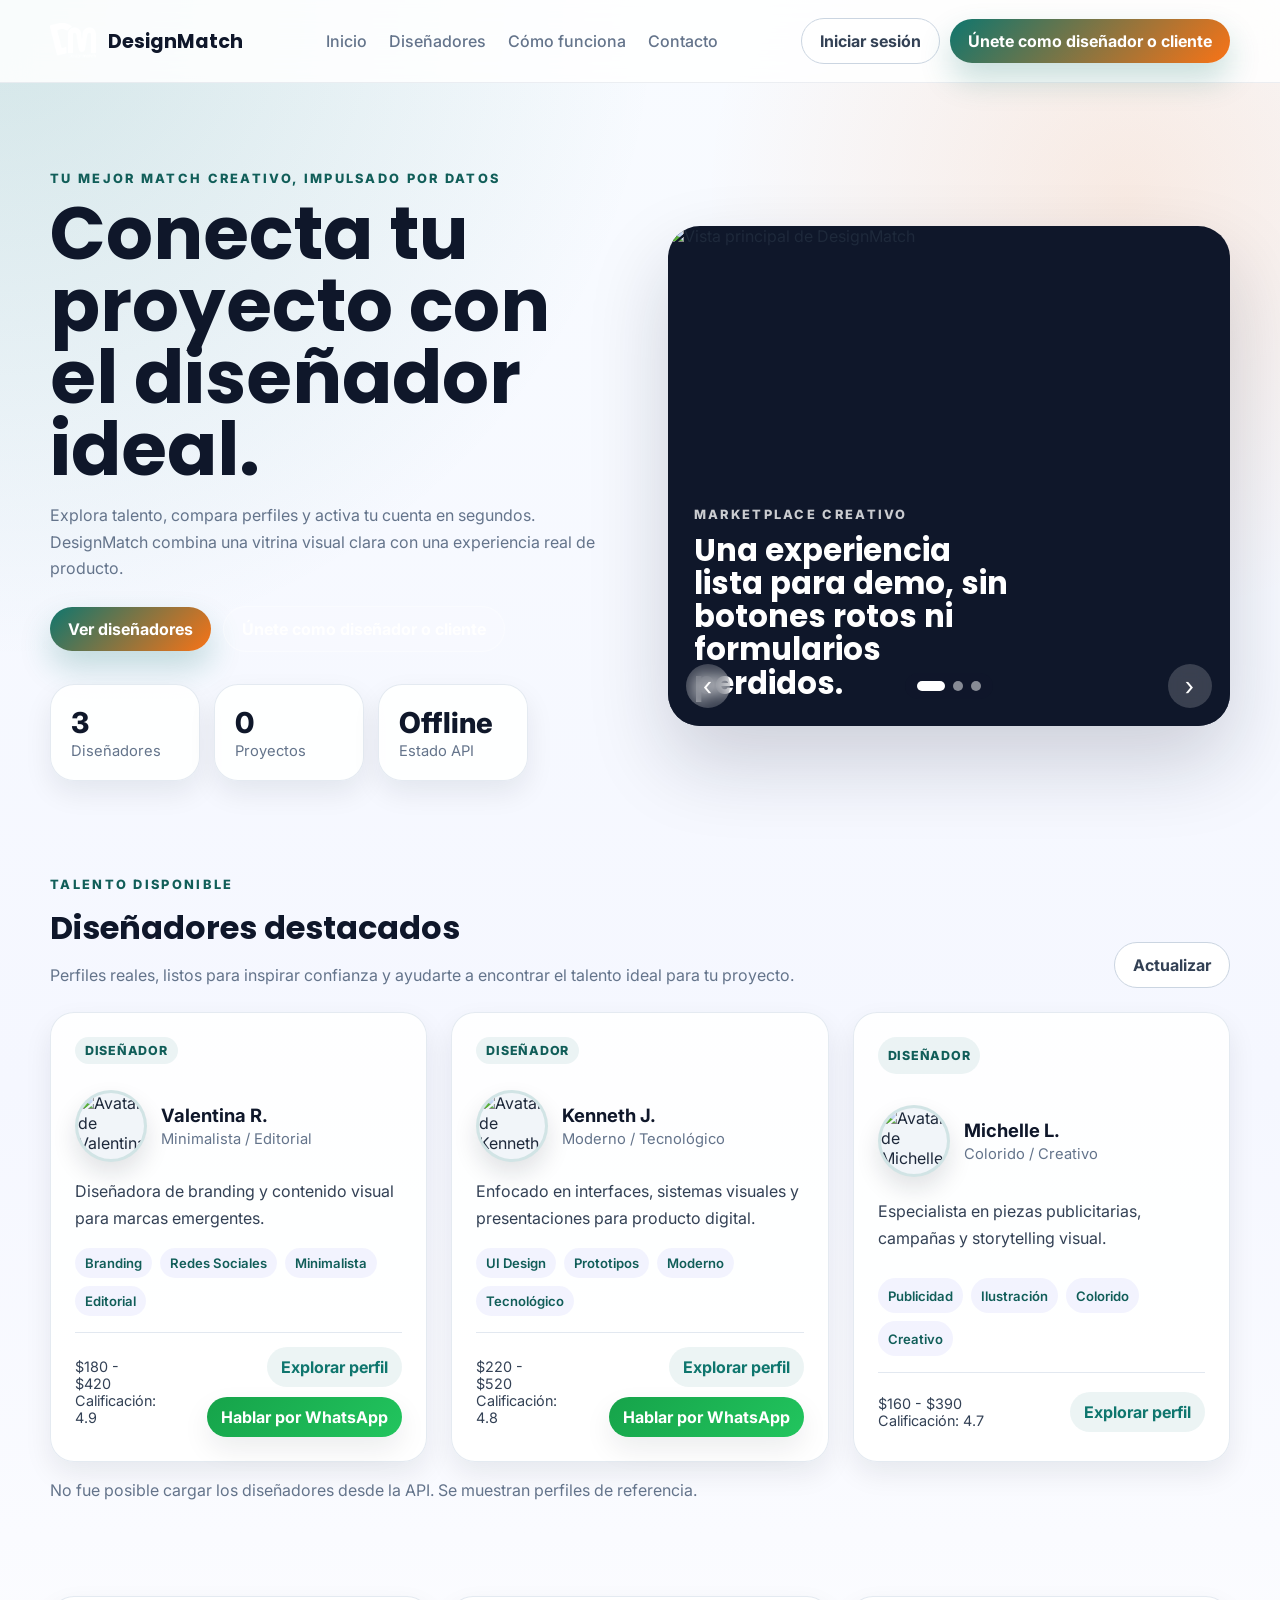
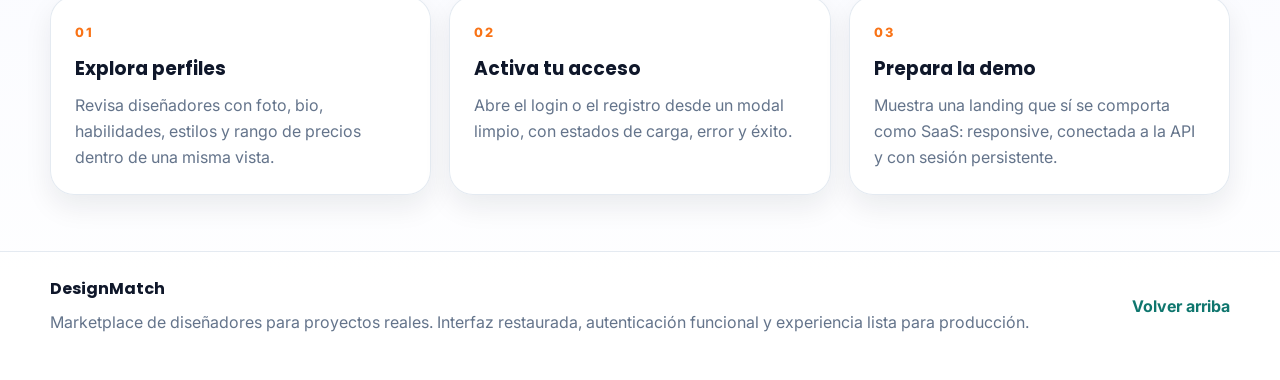
==== commit 9afa7972: "final polish: production-ready UI/UX, avatars, whatsapp, microcopy" ====
--- a/static/index.html
+++ b/static/index.html
@@ -3,8 +3,9 @@
 <head>
     <meta charset="UTF-8">
     <meta name="viewport" content="width=device-width, initial-scale=1.0">
-    <meta name="description" content="DesignMatch conecta clientes con disenadores para proyectos reales con una experiencia clara, moderna y funcional.">
-    <title>DesignMatch | Marketplace de disenadores</title>
+    <meta name="description" content="DesignMatch conecta clientes con dise&#241;adores para proyectos reales con una experiencia clara, moderna y funcional.">
+    <title>DesignMatch | Marketplace de dise&#241;adores</title>
+    <link rel="icon" type="image/png" href="/static/img/DM positivo.png">
     <link rel="preconnect" href="https://fonts.googleapis.com">
     <link rel="preconnect" href="https://fonts.gstatic.com" crossorigin>
     <link href="https://fonts.googleapis.com/css2?family=Inter:wght@400;500;600;700;800&family=Poppins:wght@500;600;700&display=swap" rel="stylesheet">
@@ -14,28 +15,28 @@
     <header class="header">
         <div class="container header-content">
             <a href="#inicio" class="logo" aria-label="Ir al inicio">
-                <img src="/static/img/Logo variante 1.png" alt="Logo DesignMatch" class="logo-image">
+                <img src="/static/img/Logo negativo.png" alt="Logo DesignMatch" class="logo-image">
                 <span class="logo-text">DesignMatch</span>
             </a>
 
-            <nav class="nav" aria-label="Navegacion principal">
+            <nav class="nav" aria-label="Navegaci&#243;n principal">
                 <a href="#inicio" class="nav-link">Inicio</a>
-                <a href="#disenadores" class="nav-link">Disenadores</a>
-                <a href="#como-funciona" class="nav-link">Como funciona</a>
+                <a href="#disenadores" class="nav-link">Dise&#241;adores</a>
+                <a href="#como-funciona" class="nav-link">C&#243;mo funciona</a>
                 <a href="#footer" class="nav-link">Contacto</a>
             </nav>
 
             <div class="nav-actions" id="guestActions">
-                <button type="button" class="btn btn-outline" data-open-auth="login">Iniciar sesion</button>
-                <button type="button" class="btn btn-primary" data-open-auth="register">Registrarse</button>
+                <button type="button" class="btn btn-outline" data-open-auth="login">Iniciar sesi&#243;n</button>
+                <button type="button" class="btn btn-primary" data-open-auth="register">&#218;nete como dise&#241;ador o cliente</button>
             </div>
 
             <div class="session-actions hidden" id="sessionActions">
                 <div class="session-badge">
-                    <span class="session-label">Sesion activa</span>
+                    <span class="session-label">Sesi&#243;n activa</span>
                     <strong id="sessionUserName">Usuario</strong>
                 </div>
-                <button type="button" class="btn btn-outline" id="logoutButton">Cerrar sesion</button>
+                <button type="button" class="btn btn-outline" id="logoutButton">Cerrar sesi&#243;n</button>
             </div>
         </div>
     </header>
@@ -45,20 +46,20 @@
             <div class="container hero-layout">
                 <div class="hero-copy">
                     <p class="hero-kicker">Tu mejor match creativo, impulsado por datos</p>
-                    <h1 class="hero-title">Conecta tu proyecto con el disenador ideal.</h1>
+                    <h1 class="hero-title">Conecta tu proyecto con el dise&#241;ador ideal.</h1>
                     <p class="hero-subtitle">
                         Explora talento, compara perfiles y activa tu cuenta en segundos. DesignMatch combina una vitrina visual clara con una experiencia real de producto.
                     </p>
 
                     <div class="hero-actions">
-                        <a href="#disenadores" class="btn btn-primary">Ver disenadores</a>
-                        <button type="button" class="btn btn-light" data-open-auth="register">Crear cuenta</button>
+                        <a href="#disenadores" class="btn btn-primary">Ver dise&#241;adores</a>
+                        <button type="button" class="btn btn-light" data-open-auth="register">&#218;nete como dise&#241;ador o cliente</button>
                     </div>
 
                     <div class="hero-stats">
                         <article class="hero-stat">
                             <span class="hero-stat-value" id="metricDesigners">0</span>
-                            <span class="hero-stat-label">Disenadores</span>
+                            <span class="hero-stat-label">Dise&#241;adores</span>
                         </article>
                         <article class="hero-stat">
                             <span class="hero-stat-value" id="metricProjects">0</span>
@@ -72,7 +73,7 @@
                 </div>
 
                 <div class="hero-media">
-                    <section class="slider" aria-label="Galeria principal de DesignMatch">
+                    <section class="slider" aria-label="Galer&#237;a principal de DesignMatch">
                         <div class="slider-track">
                             <article class="slide is-active">
                                 <img src="/imagenes/Banner.PNG" alt="Vista principal de DesignMatch">
@@ -82,10 +83,10 @@
                                 </div>
                             </article>
                             <article class="slide">
-                                <img src="/imagenes/Banner 2.PNG" alt="Seccion visual de DesignMatch">
+                                <img src="/imagenes/Banner 2.PNG" alt="Secci&#243;n visual de DesignMatch">
                                 <div class="slide-overlay">
                                     <p class="slide-kicker">Interfaz clara</p>
-                                    <h2 class="slide-title">Presenta talento, filtros y autenticacion en un flujo natural.</h2>
+                                    <h2 class="slide-title">Presenta talento, filtros y autenticaci&#243;n en un flujo natural.</h2>
                                 </div>
                             </article>
                             <article class="slide">
@@ -116,8 +117,8 @@
                 <div class="section-heading">
                     <div>
                         <p class="section-kicker">Talento disponible</p>
-                        <h2 class="section-title">Disenadores destacados</h2>
-                        <p class="section-copy">Perfiles reales, listos para inspirar confianza y ayudarte a presentar el mejor match creativo.</p>
+                        <h2 class="section-title">Dise&#241;adores destacados</h2>
+                        <p class="section-copy">Perfiles reales, listos para inspirar confianza y ayudarte a encontrar el talento ideal para tu proyecto.</p>
                     </div>
 
                     <div class="designers-toolbar">
@@ -135,17 +136,17 @@
                 <article class="info-card">
                     <span class="info-number">01</span>
                     <h3>Explora perfiles</h3>
-                    <p>Revisa disenadores con foto, bio, skills, estilos y rango de precios dentro de una misma vista.</p>
+                    <p>Revisa dise&#241;adores con foto, bio, habilidades, estilos y rango de precios dentro de una misma vista.</p>
                 </article>
                 <article class="info-card">
                     <span class="info-number">02</span>
                     <h3>Activa tu acceso</h3>
-                    <p>Abre el login o el registro desde un modal limpio, con estados de carga, error y exito.</p>
+                    <p>Abre el login o el registro desde un modal limpio, con estados de carga, error y &#233;xito.</p>
                 </article>
                 <article class="info-card">
                     <span class="info-number">03</span>
                     <h3>Prepara la demo</h3>
-                    <p>Muestra una landing que si se comporta como SaaS: responsive, conectada a la API y con sesion persistente.</p>
+                    <p>Muestra una landing que s&#237; se comporta como SaaS: responsive, conectada a la API y con sesi&#243;n persistente.</p>
                 </article>
             </div>
         </section>
@@ -153,9 +154,9 @@
         <section class="dashboard hidden" id="dashboardSection">
             <div class="container dashboard-panel">
                 <div class="dashboard-copy">
-                    <p class="section-kicker">Sesion iniciada</p>
+                    <p class="section-kicker">Sesi&#243;n iniciada</p>
                     <h2 class="section-title" id="dashboardTitle">Bienvenido a DesignMatch</h2>
-                    <p class="section-copy" id="dashboardMessage">Tu cuenta ya esta lista para continuar con solicitudes autenticadas.</p>
+                    <p class="section-copy" id="dashboardMessage">Tu cuenta ya est&#225; lista para explorar perfiles y continuar con solicitudes autenticadas.</p>
                 </div>
                 <div class="dashboard-meta">
                     <div class="dashboard-item">
@@ -179,7 +180,7 @@
         <div class="container footer-content">
             <div>
                 <strong class="footer-brand">DesignMatch</strong>
-                <p class="footer-copy">Marketplace de disenadores para proyectos reales. Interfaz restaurada, autenticacion funcional y experiencia lista para produccion.</p>
+                <p class="footer-copy">Marketplace de dise&#241;adores para proyectos reales. Interfaz restaurada, autenticaci&#243;n funcional y experiencia lista para producci&#243;n.</p>
             </div>
             <a href="#inicio" class="footer-link">Volver arriba</a>
         </div>
@@ -200,28 +201,30 @@
 
             <div class="auth-content">
                 <div class="auth-tabs">
-                    <button type="button" class="auth-tab is-active" data-auth-view="login">Iniciar sesion</button>
-                    <button type="button" class="auth-tab" data-auth-view="register">Registrarse</button>
+                    <button type="button" class="auth-tab is-active" data-auth-view="login">Iniciar sesi&#243;n</button>
+                    <button type="button" class="auth-tab" data-auth-view="register">&#218;nete como dise&#241;ador o cliente</button>
                 </div>
 
                 <section id="loginView" class="auth-view">
                     <h3 class="auth-view-title" id="authTitle">Bienvenido de nuevo</h3>
+                    <p class="auth-view-copy">Accede a tu cuenta para revisar perfiles, gestionar tu sesi&#243;n y continuar tu proceso.</p>
                     <form id="loginForm" class="auth-form" novalidate>
                         <div class="form-group">
-                            <label for="loginEmail">Correo electronico</label>
-                            <input id="loginEmail" name="email" type="email" placeholder="tu@correo.com" required>
-                        </div>
-                        <div class="form-group">
-                            <label for="loginPassword">Contrasena</label>
-                            <input id="loginPassword" name="password" type="password" placeholder="Tu contrasena" required>
+                            <label for="loginEmail">Correo electr&#243;nico</label>
+                            <input id="loginEmail" name="email" type="email" placeholder="Ingresa tu correo" required>
+                        </div>
+                        <div class="form-group">
+                            <label for="loginPassword">Contrase&#241;a</label>
+                            <input id="loginPassword" name="password" type="password" placeholder="Crea una contrase&#241;a segura" required>
                         </div>
                         <p class="form-message hidden" id="loginMessage"></p>
-                        <button type="submit" class="btn btn-primary btn-block" id="loginSubmit">Iniciar sesion</button>
+                        <button type="submit" class="btn btn-primary btn-block" id="loginSubmit">Iniciar sesi&#243;n</button>
                     </form>
                 </section>
 
                 <section id="registerView" class="auth-view hidden">
-                    <h3 class="auth-view-title">Crea tu cuenta</h3>
+                    <h3 class="auth-view-title">&#218;nete como dise&#241;ador o cliente</h3>
+                    <p class="auth-view-copy">Crea tu perfil en minutos y empieza a conectar con oportunidades reales dentro de DesignMatch.</p>
                     <form id="registerForm" class="auth-form" novalidate>
                         <div class="form-grid">
                             <div class="form-group">
@@ -229,37 +232,37 @@
                                 <input id="registerName" name="name" type="text" placeholder="Tu nombre" required>
                             </div>
                             <div class="form-group">
-                                <label for="registerEmail">Correo electronico</label>
-                                <input id="registerEmail" name="email" type="email" placeholder="tu@correo.com" required>
+                                <label for="registerEmail">Correo electr&#243;nico</label>
+                                <input id="registerEmail" name="email" type="email" placeholder="Ingresa tu correo" required>
                             </div>
                         </div>
 
                         <div class="form-grid">
                             <div class="form-group">
-                                <label for="registerPhone">Telefono</label>
+                                <label for="registerPhone">Tel&#233;fono</label>
                                 <input id="registerPhone" name="phone" type="tel" placeholder="+57 300 000 0000">
                             </div>
                             <div class="form-group">
                                 <label for="registerRole">Rol</label>
                                 <select id="registerRole" name="role">
                                     <option value="client">Cliente</option>
-                                    <option value="designer">Disenador</option>
+                                    <option value="designer">Dise&#241;ador</option>
                                 </select>
                             </div>
                         </div>
 
                         <div class="form-group">
-                            <label for="registerPassword">Contrasena</label>
-                            <input id="registerPassword" name="password" type="password" placeholder="Crea una contrasena" required>
-                        </div>
-
-                        <div class="form-group">
-                            <label for="projectDescription">Descripcion del proyecto</label>
-                            <textarea id="projectDescription" name="project_description" rows="3" placeholder="Cuentanos que tipo de proyecto buscas"></textarea>
+                            <label for="registerPassword">Contrase&#241;a</label>
+                            <input id="registerPassword" name="password" type="password" placeholder="Crea una contrase&#241;a segura" required>
+                        </div>
+
+                        <div class="form-group">
+                            <label for="projectDescription">Descripci&#243;n del proyecto</label>
+                            <textarea id="projectDescription" name="project_description" rows="3" placeholder="Cu&#233;ntanos qu&#233; tipo de proyecto buscas"></textarea>
                         </div>
 
                         <div class="form-group hidden" id="designerBioField">
-                            <label for="designerBio">Bio del disenador</label>
+                            <label for="designerBio">Bio del dise&#241;ador</label>
                             <textarea id="designerBio" name="bio" rows="3" placeholder="Describe tu experiencia o enfoque creativo"></textarea>
                         </div>
 
--- a/static/styles.css
+++ b/static/styles.css
@@ -1,8 +1,8 @@
 :root {
-    --primary: #6366f1;
-    --primary-dark: #4f46e5;
-    --secondary: #ec4899;
-    --accent: #06b6d4;
+    --primary: #0f766e;
+    --primary-dark: #115e59;
+    --secondary: #f97316;
+    --accent: #0891b2;
     --success: #10b981;
     --danger: #dc2626;
     --white: #ffffff;
@@ -14,12 +14,15 @@
     --gray-700: #334155;
     --gray-800: #1e293b;
     --gray-900: #0f172a;
-    --shadow-sm: 0 10px 22px rgba(15, 23, 42, 0.08);
-    --shadow-md: 0 18px 40px rgba(15, 23, 42, 0.12);
-    --shadow-lg: 0 30px 70px rgba(15, 23, 42, 0.18);
+    --shadow-sm: 0 12px 28px rgba(15, 23, 42, 0.08);
+    --shadow-md: 0 22px 48px rgba(15, 23, 42, 0.12);
+    --shadow-lg: 0 36px 80px rgba(15, 23, 42, 0.18);
     --radius-md: 16px;
     --radius-lg: 24px;
     --radius-xl: 32px;
+    --space-sm: 16px;
+    --space-md: 24px;
+    --space-lg: 32px;
     --container: min(1180px, calc(100% - 32px));
 }
 
@@ -38,8 +41,8 @@
     font-family: "Inter", sans-serif;
     color: var(--gray-800);
     background:
-        radial-gradient(circle at top left, rgba(99, 102, 241, 0.18), transparent 28%),
-        radial-gradient(circle at 88% 10%, rgba(236, 72, 153, 0.16), transparent 20%),
+        radial-gradient(circle at top left, rgba(15, 118, 110, 0.16), transparent 28%),
+        radial-gradient(circle at 88% 10%, rgba(249, 115, 22, 0.12), transparent 20%),
         linear-gradient(180deg, #f8fbff 0%, #f5f7ff 55%, #ffffff 100%);
 }
 
@@ -62,6 +65,7 @@
 
 button {
     cursor: pointer;
+    transition: all 0.2s ease;
 }
 
 input,
@@ -180,7 +184,7 @@
     gap: 2px;
     padding: 10px 14px;
     border-radius: 999px;
-    background: rgba(99, 102, 241, 0.1);
+    background: rgba(15, 118, 110, 0.12);
     color: var(--primary-dark);
 }
 
@@ -200,7 +204,8 @@
 }
 
 .btn:hover:not(:disabled) {
-    transform: translateY(-1px);
+    transform: scale(1.05);
+    box-shadow: var(--shadow-md);
 }
 
 .btn:disabled {
@@ -211,7 +216,7 @@
 .btn-primary {
     color: var(--white);
     background: linear-gradient(135deg, var(--primary), var(--secondary));
-    box-shadow: var(--shadow-sm);
+    box-shadow: 0 16px 32px rgba(15, 118, 110, 0.24);
 }
 
 .btn-outline {
@@ -231,7 +236,7 @@
 }
 
 .hero {
-    padding: 74px 0 44px;
+    padding: 88px 0 56px;
 }
 
 .hero-layout,
@@ -243,7 +248,7 @@
 
 .hero-layout {
     grid-template-columns: minmax(0, 1fr) minmax(360px, 0.96fr);
-    gap: 34px;
+    gap: var(--space-lg);
     align-items: center;
 }
 
@@ -283,13 +288,13 @@
 .hero-actions {
     gap: 12px;
     flex-wrap: wrap;
-    margin-top: 28px;
+    margin-top: var(--space-md);
 }
 
 .hero-stats {
     gap: 14px;
     flex-wrap: wrap;
-    margin-top: 32px;
+    margin-top: var(--space-lg);
 }
 
 .hero-stat,
@@ -303,7 +308,7 @@
 
 .hero-stat {
     min-width: 150px;
-    padding: 18px;
+    padding: 20px;
     border-radius: var(--radius-lg);
 }
 
@@ -422,14 +427,14 @@
 .designers-section,
 .info-section,
 .dashboard {
-    padding: 28px 0 46px;
+    padding: 40px 0 56px;
 }
 
 .section-heading {
     justify-content: space-between;
     gap: 18px;
     align-items: flex-end;
-    margin-bottom: 24px;
+    margin-bottom: var(--space-md);
 }
 
 .section-title {
@@ -440,14 +445,21 @@
 
 .designers-grid {
     grid-template-columns: repeat(auto-fit, minmax(250px, 1fr));
-    gap: 18px;
+    gap: var(--space-md);
 }
 
 .designer-card {
-    padding: 20px;
+    padding: var(--space-md);
     border-radius: var(--radius-lg);
     display: grid;
     gap: 16px;
+    transition: transform 0.2s ease, box-shadow 0.2s ease, border-color 0.2s ease;
+}
+
+.designer-card:hover {
+    transform: translateY(-4px);
+    box-shadow: 0 8px 20px rgba(0, 0, 0, 0.1);
+    border-color: rgba(15, 118, 110, 0.18);
 }
 
 .designer-top {
@@ -461,8 +473,9 @@
     height: 72px;
     border-radius: 50%;
     object-fit: cover;
-    border: 3px solid rgba(99, 102, 241, 0.12);
+    border: 3px solid rgba(15, 118, 110, 0.14);
     background: var(--gray-100);
+    box-shadow: 0 12px 24px rgba(15, 23, 42, 0.12);
 }
 
 .designer-name {
@@ -477,10 +490,25 @@
     font-size: 0.92rem;
 }
 
+.designer-role-badge {
+    display: inline-flex;
+    align-items: center;
+    padding: 6px 10px;
+    border-radius: 999px;
+    margin-bottom: 10px;
+    width: fit-content;
+    background: rgba(15, 118, 110, 0.08);
+    color: var(--primary-dark);
+    font-size: 0.78rem;
+    font-weight: 800;
+    letter-spacing: 0.06em;
+    text-transform: uppercase;
+}
+
 .designer-bio {
     margin: 0;
     color: var(--gray-700);
-    line-height: 1.6;
+    line-height: 1.7;
 }
 
 .designer-tags {
@@ -505,7 +533,7 @@
     justify-content: space-between;
     gap: 12px;
     align-items: center;
-    padding-top: 12px;
+    padding-top: 14px;
     border-top: 1px solid var(--gray-200);
 }
 
@@ -518,6 +546,9 @@
 .designer-link {
     color: var(--primary);
     font-weight: 700;
+    padding: 10px 14px;
+    border-radius: 999px;
+    background: rgba(15, 118, 110, 0.08);
 }
 
 .designer-actions {
@@ -543,6 +574,15 @@
     color: var(--gray-500);
 }
 
+.section-feedback.is-empty {
+    padding: 24px;
+    border-radius: var(--radius-lg);
+    background: rgba(255, 255, 255, 0.9);
+    border: 1px dashed rgba(15, 118, 110, 0.24);
+    color: var(--gray-700);
+    box-shadow: var(--shadow-sm);
+}
+
 .info-grid {
     grid-template-columns: repeat(3, minmax(0, 1fr));
     gap: 18px;
@@ -551,6 +591,12 @@
 .info-card {
     padding: 24px;
     border-radius: var(--radius-lg);
+    transition: transform 0.2s ease, box-shadow 0.2s ease;
+}
+
+.info-card:hover {
+    transform: translateY(-4px);
+    box-shadow: 0 8px 20px rgba(0, 0, 0, 0.1);
 }
 
 .info-number {
@@ -577,7 +623,7 @@
 
 .dashboard-panel {
     border-radius: var(--radius-xl);
-    padding: 26px;
+    padding: 30px;
     display: flex;
     justify-content: space-between;
     gap: 24px;
@@ -594,6 +640,7 @@
     padding: 16px;
     border-radius: var(--radius-md);
     background: var(--gray-50);
+    box-shadow: inset 0 0 0 1px rgba(226, 232, 240, 0.9);
 }
 
 .dashboard-item span {
@@ -705,6 +752,12 @@
 
 .auth-content {
     background: var(--white);
+}
+
+.auth-view-copy {
+    margin: 0 0 18px;
+    color: var(--gray-500);
+    line-height: 1.6;
 }
 
 .modal-close {
@@ -782,6 +835,10 @@
     background: rgba(16, 185, 129, 0.08);
 }
 
+.is-subtle {
+    opacity: 0.7;
+}
+
 @media (max-width: 980px) {
     .hero-layout,
     .info-grid,
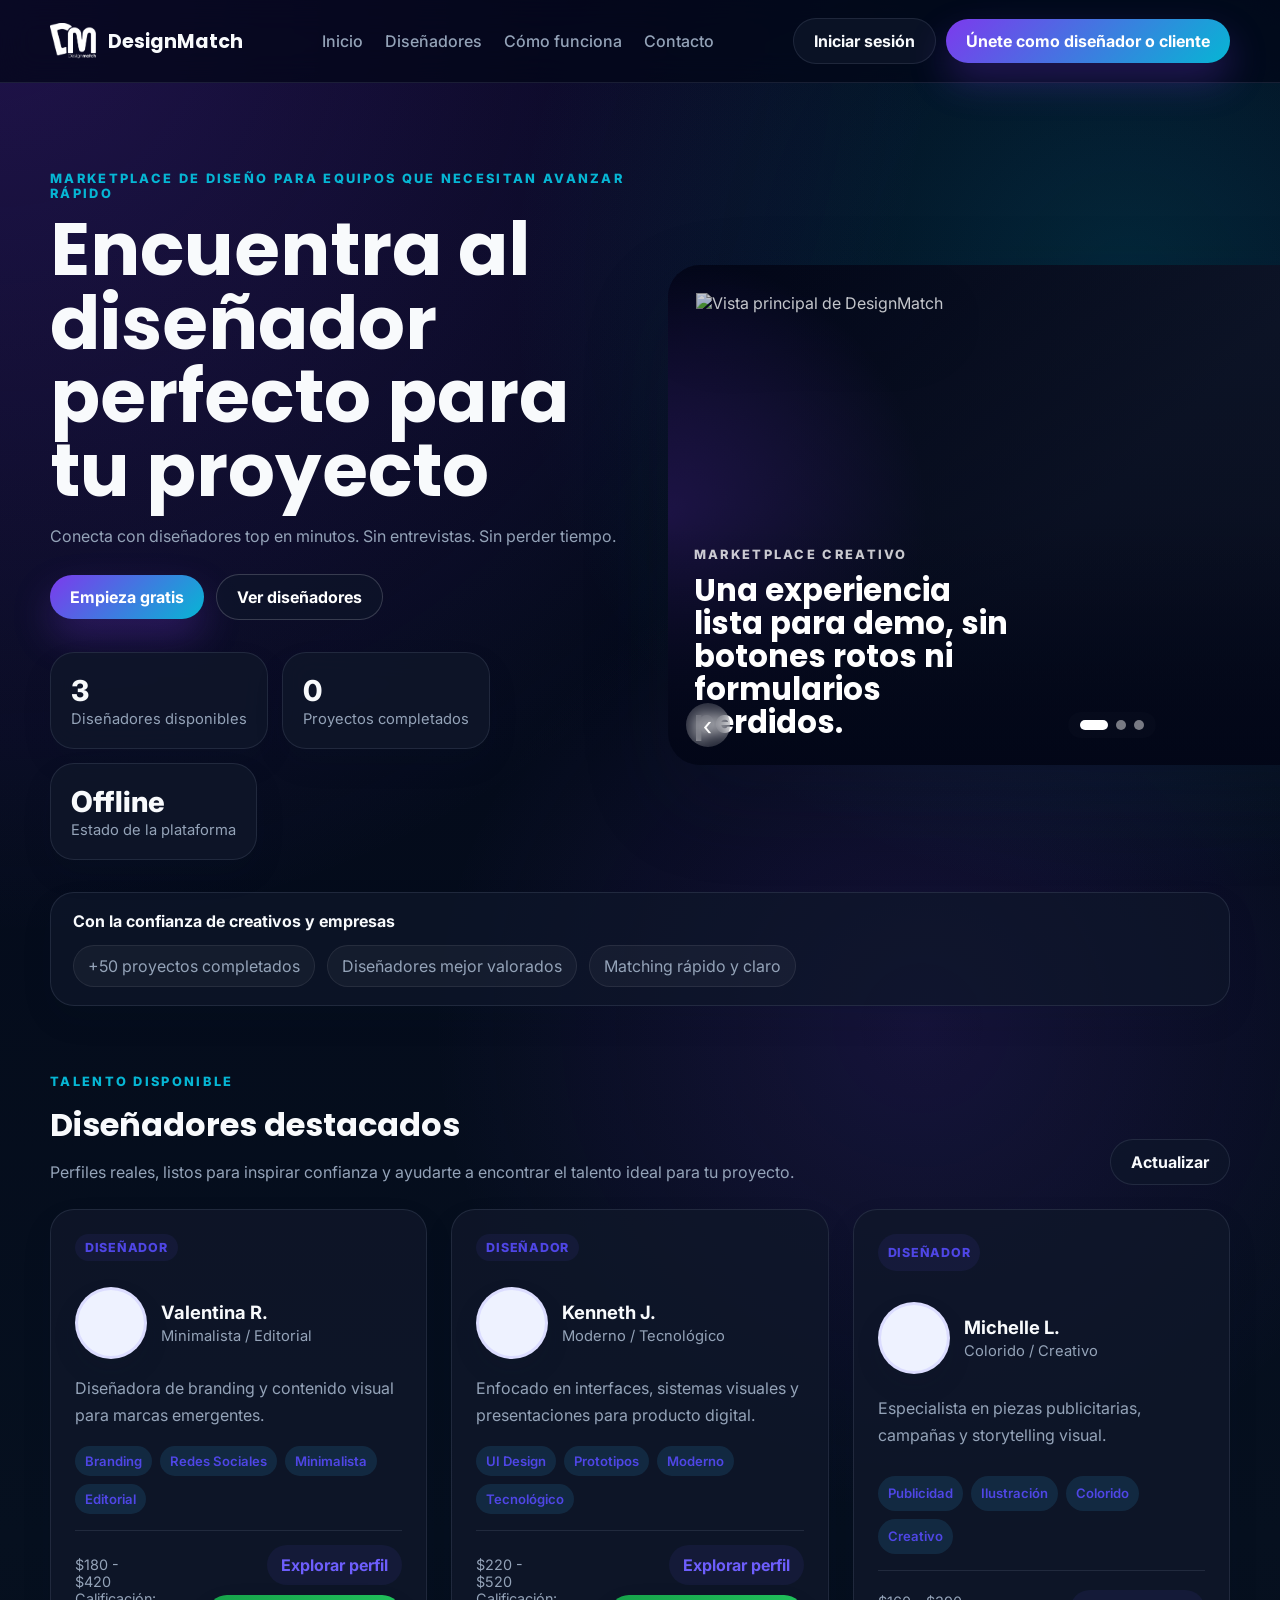
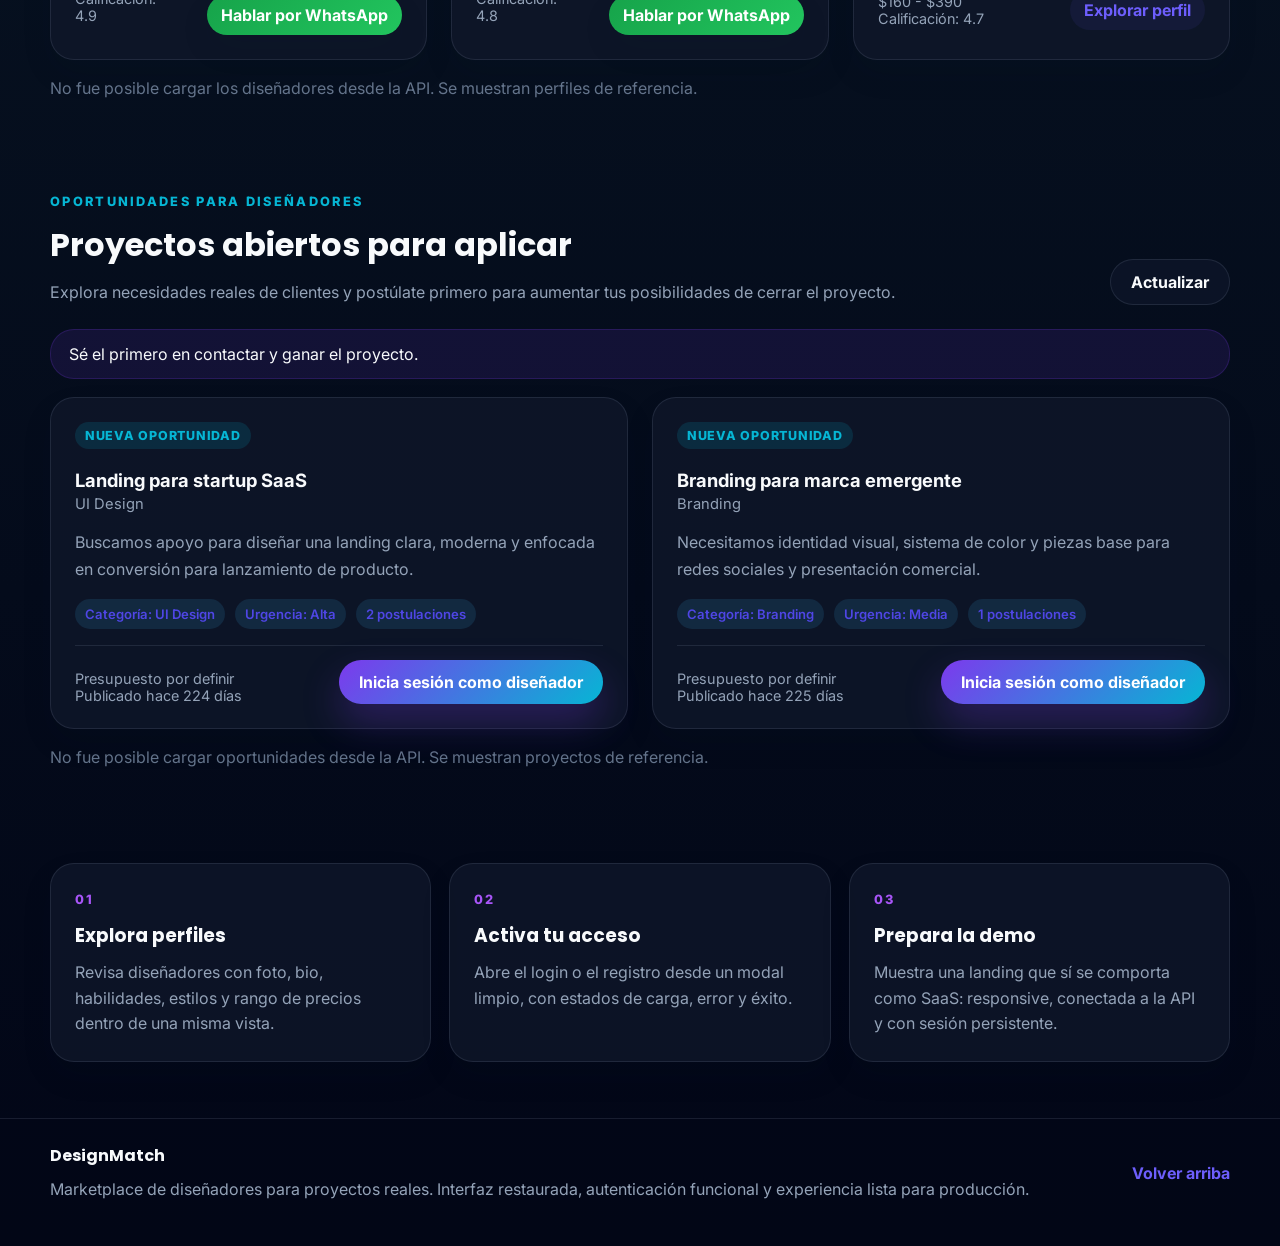
==== commit ea9f5053: "feat: mejora UI hero + slider + flujo diseñador a cliente" ====
--- a/static/index.html
+++ b/static/index.html
@@ -45,29 +45,27 @@
         <section class="hero" id="inicio">
             <div class="container hero-layout">
                 <div class="hero-copy">
-                    <p class="hero-kicker">Tu mejor match creativo, impulsado por datos</p>
-                    <h1 class="hero-title">Conecta tu proyecto con el dise&#241;ador ideal.</h1>
-                    <p class="hero-subtitle">
-                        Explora talento, compara perfiles y activa tu cuenta en segundos. DesignMatch combina una vitrina visual clara con una experiencia real de producto.
-                    </p>
+                    <p class="hero-kicker">Marketplace de dise&#241;o para equipos que necesitan avanzar r&#225;pido</p>
+                    <h1 class="hero-title">Encuentra al dise&#241;ador perfecto para tu proyecto</h1>
+                    <p class="hero-subtitle">Conecta con dise&#241;adores top en minutos. Sin entrevistas. Sin perder tiempo.</p>
 
                     <div class="hero-actions">
-                        <a href="#disenadores" class="btn btn-primary">Ver dise&#241;adores</a>
-                        <button type="button" class="btn btn-light" data-open-auth="register">&#218;nete como dise&#241;ador o cliente</button>
+                        <button type="button" class="btn btn-primary" data-open-auth="register">Empieza gratis</button>
+                        <a href="#disenadores" class="btn btn-light">Ver dise&#241;adores</a>
                     </div>
 
                     <div class="hero-stats">
                         <article class="hero-stat">
                             <span class="hero-stat-value" id="metricDesigners">0</span>
-                            <span class="hero-stat-label">Dise&#241;adores</span>
+                            <span class="hero-stat-label">Dise&#241;adores disponibles</span>
                         </article>
                         <article class="hero-stat">
                             <span class="hero-stat-value" id="metricProjects">0</span>
-                            <span class="hero-stat-label">Proyectos</span>
+                            <span class="hero-stat-label">Proyectos completados</span>
                         </article>
                         <article class="hero-stat">
                             <span class="hero-stat-value" id="metricHealth">...</span>
-                            <span class="hero-stat-label">Estado API</span>
+                            <span class="hero-stat-label">Estado de la plataforma</span>
                         </article>
                     </div>
                 </div>
@@ -75,22 +73,25 @@
                 <div class="hero-media">
                     <section class="slider" aria-label="Galer&#237;a principal de DesignMatch">
                         <div class="slider-track">
-                            <article class="slide is-active">
-                                <img src="/imagenes/Banner.PNG" alt="Vista principal de DesignMatch">
+                            <article class="slide slide--focus-left is-active">
+                                <div class="slide-bg" style="background-image: url('/imagenes/Banner.PNG');" aria-hidden="true"></div>
+                                <img src="/imagenes/Banner.PNG" alt="Vista principal de DesignMatch" class="slide-img">
                                 <div class="slide-overlay">
                                     <p class="slide-kicker">Marketplace creativo</p>
                                     <h2 class="slide-title">Una experiencia lista para demo, sin botones rotos ni formularios perdidos.</h2>
                                 </div>
                             </article>
-                            <article class="slide">
-                                <img src="/imagenes/Banner 2.PNG" alt="Secci&#243;n visual de DesignMatch">
+                            <article class="slide slide--focus-center">
+                                <div class="slide-bg" style="background-image: url('/imagenes/Banner 2.PNG');" aria-hidden="true"></div>
+                                <img src="/imagenes/Banner 2.PNG" alt="Secci&#243;n visual de DesignMatch" class="slide-img">
                                 <div class="slide-overlay">
                                     <p class="slide-kicker">Interfaz clara</p>
                                     <h2 class="slide-title">Presenta talento, filtros y autenticaci&#243;n en un flujo natural.</h2>
                                 </div>
                             </article>
-                            <article class="slide">
-                                <img src="/imagenes/Banner 3.PNG" alt="Resultados y perfiles en DesignMatch">
+                            <article class="slide slide--focus-right">
+                                <div class="slide-bg" style="background-image: url('/imagenes/Banner 3.PNG');" aria-hidden="true"></div>
+                                <img src="/imagenes/Banner 3.PNG" alt="Resultados y perfiles en DesignMatch" class="slide-img">
                                 <div class="slide-overlay">
                                     <p class="slide-kicker">Producto funcional</p>
                                     <h2 class="slide-title">Conecta frontend y backend sin perder el estilo original de la marca.</h2>
@@ -108,6 +109,17 @@
                             <button type="button" class="slider-arrow" id="sliderNext" aria-label="Imagen siguiente">&rsaquo;</button>
                         </div>
                     </section>
+                </div>
+            </div>
+        </section>
+
+        <section class="trust-strip" aria-label="Se&#241;ales de confianza">
+            <div class="container trust-strip-content">
+                <p class="trust-strip-label">Con la confianza de creativos y empresas</p>
+                <div class="trust-items">
+                    <span class="trust-item">+50 proyectos completados</span>
+                    <span class="trust-item">Dise&#241;adores mejor valorados</span>
+                    <span class="trust-item">Matching r&#225;pido y claro</span>
                 </div>
             </div>
         </section>
@@ -128,6 +140,26 @@
 
                 <div class="designers-grid" id="designersGrid"></div>
                 <p class="section-feedback hidden" id="designersFeedback"></p>
+            </div>
+        </section>
+
+        <section class="designers-section" id="oportunidades">
+            <div class="container">
+                <div class="section-heading">
+                    <div>
+                        <p class="section-kicker">Oportunidades para dise&#241;adores</p>
+                        <h2 class="section-title">Proyectos abiertos para aplicar</h2>
+                        <p class="section-copy">Explora necesidades reales de clientes y post&#250;late primero para aumentar tus posibilidades de cerrar el proyecto.</p>
+                    </div>
+
+                    <div class="designers-toolbar">
+                        <button type="button" class="btn btn-outline" id="refreshOpportunities">Actualizar</button>
+                    </div>
+                </div>
+
+                <div class="opportunity-note">S&#233; el primero en contactar y ganar el proyecto.</div>
+                <div class="designers-grid opportunities-grid" id="opportunitiesGrid"></div>
+                <p class="section-feedback hidden" id="opportunitiesFeedback"></p>
             </div>
         </section>
 
--- a/static/styles.css
+++ b/static/styles.css
@@ -1,22 +1,34 @@
 :root {
-    --primary: #0f766e;
-    --primary-dark: #115e59;
-    --secondary: #f97316;
-    --accent: #0891b2;
-    --success: #10b981;
-    --danger: #dc2626;
+    --color-primary: #7c3aed;
+    --color-secondary: #06b6d4;
+    --color-bg-main: #020617;
+    --color-bg-card: #0f172a;
+    --color-text-main: #f8fafc;
+    --color-text-muted: #94a3b8;
+    --color-border: rgba(148, 163, 184, 0.15);
+    --gradient-primary: linear-gradient(135deg, #7c3aed, #06b6d4);
+    --primary: #6d5efc;
+    --primary-dark: #4f46e5;
+    --secondary: #a855f7;
+    --accent: #38bdf8;
+    --success: #22c55e;
+    --danger: #ef4444;
     --white: #ffffff;
-    --gray-50: #f8fafc;
-    --gray-100: #f1f5f9;
-    --gray-200: #e2e8f0;
-    --gray-300: #cbd5e1;
+    --gray-50: #f6f7ff;
+    --gray-100: #eef2ff;
+    --gray-200: #dbe3ff;
+    --gray-300: #c3cff6;
     --gray-500: #64748b;
-    --gray-700: #334155;
-    --gray-800: #1e293b;
+    --gray-700: #34435e;
+    --gray-800: #182033;
     --gray-900: #0f172a;
-    --shadow-sm: 0 12px 28px rgba(15, 23, 42, 0.08);
-    --shadow-md: 0 22px 48px rgba(15, 23, 42, 0.12);
-    --shadow-lg: 0 36px 80px rgba(15, 23, 42, 0.18);
+    --surface: rgba(255, 255, 255, 0.8);
+    --surface-strong: rgba(255, 255, 255, 0.92);
+    --border-soft: rgba(195, 207, 246, 0.62);
+    --border-strong: rgba(109, 94, 252, 0.2);
+    --shadow-sm: 0 14px 32px rgba(15, 23, 42, 0.08);
+    --shadow-md: 0 24px 56px rgba(79, 70, 229, 0.16);
+    --shadow-lg: 0 36px 88px rgba(15, 23, 42, 0.2);
     --radius-md: 16px;
     --radius-lg: 24px;
     --radius-xl: 32px;
@@ -39,11 +51,12 @@
 body {
     margin: 0;
     font-family: "Inter", sans-serif;
-    color: var(--gray-800);
+    color: var(--color-text-main);
     background:
-        radial-gradient(circle at top left, rgba(15, 118, 110, 0.16), transparent 28%),
-        radial-gradient(circle at 88% 10%, rgba(249, 115, 22, 0.12), transparent 20%),
-        linear-gradient(180deg, #f8fbff 0%, #f5f7ff 55%, #ffffff 100%);
+        radial-gradient(circle at top left, rgba(124, 58, 237, 0.24), transparent 30%),
+        radial-gradient(circle at 88% 10%, rgba(6, 182, 212, 0.18), transparent 22%),
+        radial-gradient(circle at 72% 36%, rgba(124, 58, 237, 0.14), transparent 24%),
+        linear-gradient(180deg, #020617 0%, #06101f 54%, #020617 100%);
 }
 
 img {
@@ -85,7 +98,7 @@
 textarea:focus {
     outline: none;
     border-color: var(--primary);
-    box-shadow: 0 0 0 4px rgba(99, 102, 241, 0.14);
+    box-shadow: 0 0 0 4px rgba(109, 94, 252, 0.16);
 }
 
 textarea {
@@ -105,9 +118,9 @@
     position: sticky;
     top: 0;
     z-index: 40;
-    background: rgba(255, 255, 255, 0.86);
+    background: rgba(2, 6, 23, 0.72);
     backdrop-filter: blur(16px);
-    border-bottom: 1px solid rgba(148, 163, 184, 0.18);
+    border-bottom: 1px solid var(--color-border);
 }
 
 .header-content,
@@ -154,7 +167,7 @@
 .logo-text {
     font-size: 1.2rem;
     font-weight: 700;
-    color: var(--gray-900);
+    color: var(--color-text-main);
 }
 
 .nav {
@@ -162,12 +175,12 @@
 }
 
 .nav-link {
-    color: var(--gray-500);
+    color: var(--color-text-muted);
     font-weight: 500;
 }
 
 .nav-link:hover {
-    color: var(--primary);
+    color: var(--color-text-main);
 }
 
 .nav-actions,
@@ -184,8 +197,8 @@
     gap: 2px;
     padding: 10px 14px;
     border-radius: 999px;
-    background: rgba(15, 118, 110, 0.12);
-    color: var(--primary-dark);
+    background: rgba(124, 58, 237, 0.14);
+    color: var(--color-text-main);
 }
 
 .session-label {
@@ -198,13 +211,13 @@
 .btn {
     border: 0;
     border-radius: 999px;
-    padding: 12px 18px;
+    padding: 12px 20px;
     font-weight: 700;
-    transition: transform 0.2s ease, box-shadow 0.2s ease, opacity 0.2s ease;
+    transition: transform 0.2s ease, box-shadow 0.2s ease, opacity 0.2s ease, border-color 0.2s ease;
 }
 
 .btn:hover:not(:disabled) {
-    transform: scale(1.05);
+    transform: translateY(-2px);
     box-shadow: var(--shadow-md);
 }
 
@@ -215,20 +228,20 @@
 
 .btn-primary {
     color: var(--white);
-    background: linear-gradient(135deg, var(--primary), var(--secondary));
-    box-shadow: 0 16px 32px rgba(15, 118, 110, 0.24);
+    background: var(--gradient-primary);
+    box-shadow: 0 18px 38px rgba(124, 58, 237, 0.28);
 }
 
 .btn-outline {
-    color: var(--gray-700);
-    background: var(--white);
-    border: 1px solid var(--gray-300);
+    color: var(--color-text-main);
+    background: rgba(15, 23, 42, 0.72);
+    border: 1px solid var(--color-border);
 }
 
 .btn-light {
     color: var(--white);
-    background: rgba(255, 255, 255, 0.14);
-    border: 1px solid rgba(255, 255, 255, 0.34);
+    background: rgba(15, 23, 42, 0.58);
+    border: 1px solid rgba(248, 250, 252, 0.18);
 }
 
 .btn-block {
@@ -236,7 +249,7 @@
 }
 
 .hero {
-    padding: 88px 0 56px;
+    padding: 88px 0 32px;
 }
 
 .hero-layout,
@@ -265,14 +278,14 @@
 
 .hero-kicker,
 .section-kicker {
-    color: var(--primary-dark);
+    color: var(--color-secondary);
 }
 
 .hero-title {
     margin: 0 0 16px;
     font-size: clamp(2.8rem, 6vw, 4.6rem);
-    line-height: 0.98;
-    color: var(--gray-900);
+    line-height: 1;
+    color: var(--color-text-main);
     max-width: 11ch;
 }
 
@@ -281,7 +294,7 @@
 .footer-copy,
 .auth-description {
     margin: 0;
-    color: var(--gray-500);
+    color: var(--color-text-muted);
     line-height: 1.65;
 }
 
@@ -301,8 +314,8 @@
 .info-card,
 .dashboard-panel,
 .designer-card {
-    background: rgba(255, 255, 255, 0.88);
-    border: 1px solid rgba(226, 232, 240, 0.9);
+    background: rgba(15, 23, 42, 0.8);
+    border: 1px solid var(--color-border);
     box-shadow: var(--shadow-sm);
 }
 
@@ -310,54 +323,97 @@
     min-width: 150px;
     padding: 20px;
     border-radius: var(--radius-lg);
+    backdrop-filter: blur(14px);
 }
 
 .hero-stat-value {
     display: block;
     font-size: 1.8rem;
     font-weight: 800;
-    color: var(--gray-900);
+    color: var(--color-text-main);
 }
 
 .hero-stat-label {
-    color: var(--gray-500);
+    color: var(--color-text-muted);
     font-size: 0.92rem;
 }
 
 .slider {
     position: relative;
-    min-height: 500px;
+    min-height: clamp(360px, 42vw, 500px);
+    aspect-ratio: 16 / 9;
     border-radius: var(--radius-xl);
     overflow: hidden;
     box-shadow: var(--shadow-lg);
-    background: var(--gray-900);
+    isolation: isolate;
+    background:
+        radial-gradient(circle at left center, rgba(124, 58, 237, 0.32), transparent 28%),
+        radial-gradient(circle at right top, rgba(6, 182, 212, 0.22), transparent 24%),
+        linear-gradient(135deg, #020617 0%, #0f172a 48%, #111827 100%);
 }
 
 .slider-track {
     position: relative;
     width: 100%;
     height: 100%;
-    min-height: 500px;
+    min-height: inherit;
 }
 
 .slide {
     position: absolute;
     inset: 0;
+    display: grid;
+    align-items: stretch;
     opacity: 0;
     pointer-events: none;
     transition: opacity 0.45s ease;
 }
 
+.slide::after {
+    content: "";
+    position: absolute;
+    inset: 0;
+    background: linear-gradient(180deg, rgba(2, 6, 23, 0.18) 0%, rgba(2, 6, 23, 0.38) 48%, rgba(2, 6, 23, 0.86) 100%);
+    z-index: 1;
+}
+
 .slide.is-active {
     opacity: 1;
     pointer-events: auto;
 }
 
-.slide img {
+.slide-bg {
+    position: absolute;
+    inset: 0;
+    background-position: center;
+    background-size: cover;
+    filter: blur(26px) saturate(0.9);
+    transform: scale(1.08);
+    opacity: 0.45;
+}
+
+.slide-img {
+    position: relative;
+    z-index: 1;
     width: 100%;
     height: 100%;
-    min-height: 500px;
-    object-fit: cover;
+    min-height: inherit;
+    object-fit: contain;
+    object-position: center center;
+    padding: clamp(20px, 3vw, 28px);
+    filter: drop-shadow(0 18px 36px rgba(15, 23, 42, 0.4));
+}
+
+.slide--focus-left .slide-img {
+    object-position: left center;
+}
+
+.slide--focus-center .slide-img {
+    object-position: center center;
+}
+
+.slide--focus-right .slide-img {
+    object-position: right center;
 }
 
 .slide-overlay {
@@ -365,7 +421,8 @@
     inset: auto 0 0 0;
     padding: 26px;
     color: var(--white);
-    background: linear-gradient(180deg, transparent 0%, rgba(15, 23, 42, 0.18) 20%, rgba(15, 23, 42, 0.86) 100%);
+    background: linear-gradient(180deg, transparent 0%, rgba(2, 6, 23, 0.12) 24%, rgba(2, 6, 23, 0.78) 100%);
+    z-index: 2;
 }
 
 .slide-kicker {
@@ -397,7 +454,7 @@
     height: 44px;
     border-radius: 50%;
     color: var(--white);
-    background: rgba(255, 255, 255, 0.18);
+    background: rgba(255, 255, 255, 0.14);
     font-size: 1.6rem;
     backdrop-filter: blur(8px);
 }
@@ -407,7 +464,7 @@
     gap: 8px;
     padding: 8px 12px;
     border-radius: 999px;
-    background: rgba(15, 23, 42, 0.34);
+    background: rgba(10, 15, 31, 0.42);
 }
 
 .slider-dot {
@@ -415,7 +472,7 @@
     height: 10px;
     padding: 0;
     border-radius: 999px;
-    background: rgba(255, 255, 255, 0.5);
+    background: rgba(255, 255, 255, 0.46);
     transition: width 0.2s ease, background 0.2s ease;
 }
 
@@ -428,6 +485,42 @@
 .info-section,
 .dashboard {
     padding: 40px 0 56px;
+}
+
+.trust-strip {
+    padding: 0 0 28px;
+}
+
+.trust-strip-content {
+    display: grid;
+    gap: 14px;
+    padding: 18px 22px;
+    border-radius: var(--radius-lg);
+    background: rgba(15, 23, 42, 0.72);
+    border: 1px solid var(--color-border);
+    box-shadow: var(--shadow-sm);
+}
+
+.trust-strip-label {
+    margin: 0;
+    color: var(--color-text-main);
+    font-weight: 700;
+}
+
+.trust-items {
+    display: flex;
+    flex-wrap: wrap;
+    gap: 12px;
+}
+
+.trust-item {
+    display: inline-flex;
+    align-items: center;
+    padding: 10px 14px;
+    border-radius: 999px;
+    color: var(--color-text-muted);
+    background: rgba(248, 250, 252, 0.04);
+    border: 1px solid rgba(248, 250, 252, 0.08);
 }
 
 .section-heading {
@@ -440,7 +533,7 @@
 .section-title {
     margin: 0 0 10px;
     font-size: 2rem;
-    color: var(--gray-900);
+    color: var(--color-text-main);
 }
 
 .designers-grid {
@@ -458,8 +551,8 @@
 
 .designer-card:hover {
     transform: translateY(-4px);
-    box-shadow: 0 8px 20px rgba(0, 0, 0, 0.1);
-    border-color: rgba(15, 118, 110, 0.18);
+    box-shadow: 0 18px 34px rgba(79, 70, 229, 0.12);
+    border-color: var(--border-strong);
 }
 
 .designer-top {
@@ -473,7 +566,7 @@
     height: 72px;
     border-radius: 50%;
     object-fit: cover;
-    border: 3px solid rgba(15, 118, 110, 0.14);
+    border: 3px solid rgba(109, 94, 252, 0.14);
     background: var(--gray-100);
     box-shadow: 0 12px 24px rgba(15, 23, 42, 0.12);
 }
@@ -481,12 +574,12 @@
 .designer-name {
     margin: 0;
     font-size: 1.15rem;
-    color: var(--gray-900);
+    color: var(--color-text-main);
 }
 
 .designer-role {
     margin: 4px 0 0;
-    color: var(--gray-500);
+    color: var(--color-text-muted);
     font-size: 0.92rem;
 }
 
@@ -497,7 +590,7 @@
     border-radius: 999px;
     margin-bottom: 10px;
     width: fit-content;
-    background: rgba(15, 118, 110, 0.08);
+    background: rgba(109, 94, 252, 0.08);
     color: var(--primary-dark);
     font-size: 0.78rem;
     font-weight: 800;
@@ -507,7 +600,7 @@
 
 .designer-bio {
     margin: 0;
-    color: var(--gray-700);
+    color: var(--color-text-muted);
     line-height: 1.7;
 }
 
@@ -524,7 +617,7 @@
     border-radius: 999px;
     font-size: 0.82rem;
     font-weight: 600;
-    background: rgba(99, 102, 241, 0.08);
+    background: rgba(56, 189, 248, 0.12);
     color: var(--primary-dark);
 }
 
@@ -534,12 +627,12 @@
     gap: 12px;
     align-items: center;
     padding-top: 14px;
-    border-top: 1px solid var(--gray-200);
+    border-top: 1px solid var(--color-border);
 }
 
 .designer-price,
 .designer-rating {
-    color: var(--gray-700);
+    color: var(--color-text-muted);
     font-size: 0.9rem;
 }
 
@@ -548,7 +641,7 @@
     font-weight: 700;
     padding: 10px 14px;
     border-radius: 999px;
-    background: rgba(15, 118, 110, 0.08);
+    background: rgba(109, 94, 252, 0.08);
 }
 
 .designer-actions {
@@ -569,6 +662,48 @@
     box-shadow: var(--shadow-sm);
 }
 
+.opportunity-note {
+    margin: 0 0 18px;
+    padding: 14px 18px;
+    border-radius: var(--radius-lg);
+    color: var(--color-text-main);
+    background: rgba(124, 58, 237, 0.12);
+    border: 1px solid rgba(124, 58, 237, 0.2);
+}
+
+.opportunity-card {
+    position: relative;
+}
+
+.opportunity-badge {
+    display: inline-flex;
+    align-items: center;
+    width: fit-content;
+    padding: 6px 10px;
+    border-radius: 999px;
+    margin-bottom: 4px;
+    background: rgba(6, 182, 212, 0.14);
+    color: var(--color-secondary);
+    font-size: 0.78rem;
+    font-weight: 800;
+    letter-spacing: 0.06em;
+    text-transform: uppercase;
+}
+
+.opportunity-meta {
+    display: flex;
+    flex-wrap: wrap;
+    gap: 10px;
+}
+
+.opportunity-footer {
+    align-items: flex-end;
+}
+
+.opportunity-cta {
+    min-width: 140px;
+}
+
 .section-feedback {
     margin: 18px 0 0;
     color: var(--gray-500);
@@ -577,8 +712,8 @@
 .section-feedback.is-empty {
     padding: 24px;
     border-radius: var(--radius-lg);
-    background: rgba(255, 255, 255, 0.9);
-    border: 1px dashed rgba(15, 118, 110, 0.24);
+    background: var(--surface-strong);
+    border: 1px dashed rgba(109, 94, 252, 0.24);
     color: var(--gray-700);
     box-shadow: var(--shadow-sm);
 }
@@ -596,7 +731,7 @@
 
 .info-card:hover {
     transform: translateY(-4px);
-    box-shadow: 0 8px 20px rgba(0, 0, 0, 0.1);
+    box-shadow: 0 18px 34px rgba(79, 70, 229, 0.12);
 }
 
 .info-number {
@@ -612,12 +747,12 @@
 .info-card h3 {
     margin: 0 0 10px;
     font-family: "Poppins", sans-serif;
-    color: var(--gray-900);
+    color: var(--color-text-main);
 }
 
 .info-card p {
     margin: 0;
-    color: var(--gray-500);
+    color: var(--color-text-muted);
     line-height: 1.6;
 }
 
@@ -639,8 +774,8 @@
 .dashboard-item {
     padding: 16px;
     border-radius: var(--radius-md);
-    background: var(--gray-50);
-    box-shadow: inset 0 0 0 1px rgba(226, 232, 240, 0.9);
+    background: rgba(244, 246, 255, 0.92);
+    box-shadow: inset 0 0 0 1px rgba(195, 207, 246, 0.52);
 }
 
 .dashboard-item span {
@@ -651,8 +786,8 @@
 
 .footer {
     padding: 24px 0 44px;
-    border-top: 1px solid rgba(226, 232, 240, 0.9);
-    background: rgba(255, 255, 255, 0.82);
+    border-top: 1px solid var(--color-border);
+    background: rgba(2, 6, 23, 0.72);
 }
 
 .footer-content {
@@ -664,7 +799,7 @@
     display: block;
     margin-bottom: 8px;
     font-family: "Poppins", sans-serif;
-    color: var(--gray-900);
+    color: var(--color-text-main);
 }
 
 .footer-link {
@@ -691,11 +826,11 @@
 }
 
 .toast-success {
-    background: linear-gradient(135deg, var(--success), #34d399);
+    background: linear-gradient(135deg, var(--success), #4ade80);
 }
 
 .toast-error {
-    background: linear-gradient(135deg, var(--danger), #ef4444);
+    background: linear-gradient(135deg, var(--danger), #fb7185);
 }
 
 .modal-backdrop {
@@ -716,7 +851,7 @@
     grid-template-columns: minmax(280px, 0.9fr) minmax(360px, 1.1fr);
     overflow: hidden;
     border-radius: var(--radius-xl);
-    background: var(--white);
+    background: var(--color-bg-card);
     box-shadow: var(--shadow-lg);
 }
 
@@ -729,7 +864,7 @@
     color: var(--white);
     background:
         radial-gradient(circle at top left, rgba(255, 255, 255, 0.2), transparent 26%),
-        linear-gradient(160deg, var(--primary-dark) 0%, var(--primary) 52%, var(--secondary) 100%);
+        linear-gradient(160deg, #2b1d80 0%, var(--primary-dark) 44%, var(--secondary) 76%, var(--accent) 100%);
     display: grid;
     align-content: center;
     gap: 14px;
@@ -751,12 +886,12 @@
 }
 
 .auth-content {
-    background: var(--white);
+    background: var(--color-bg-card);
 }
 
 .auth-view-copy {
     margin: 0 0 18px;
-    color: var(--gray-500);
+    color: var(--color-text-muted);
     line-height: 1.6;
 }
 
@@ -777,7 +912,7 @@
     margin-bottom: 24px;
     padding: 8px;
     border-radius: 999px;
-    background: var(--gray-100);
+    background: rgba(248, 250, 252, 0.06);
 }
 
 .auth-tab {
@@ -786,19 +921,19 @@
     border-radius: 999px;
     padding: 12px 14px;
     font-weight: 700;
-    color: var(--gray-500);
+    color: var(--color-text-muted);
     background: transparent;
 }
 
 .auth-tab.is-active {
-    color: var(--primary-dark);
-    background: var(--white);
+    color: var(--color-text-main);
+    background: rgba(248, 250, 252, 0.08);
     box-shadow: var(--shadow-sm);
 }
 
 .auth-view-title {
     margin: 0 0 18px;
-    color: var(--gray-900);
+    color: var(--color-text-main);
 }
 
 .auth-form {
@@ -815,7 +950,7 @@
     display: block;
     margin-bottom: 8px;
     font-weight: 600;
-    color: var(--gray-700);
+    color: var(--color-text-main);
 }
 
 .form-message {
@@ -827,12 +962,12 @@
 
 .form-message.error {
     color: var(--danger);
-    background: rgba(220, 38, 38, 0.08);
+    background: rgba(239, 68, 68, 0.08);
 }
 
 .form-message.success {
     color: var(--success);
-    background: rgba(16, 185, 129, 0.08);
+    background: rgba(34, 197, 94, 0.08);
 }
 
 .is-subtle {
@@ -879,8 +1014,30 @@
 
     .slider,
     .slider-track,
-    .slide img {
+    .slide-img {
         min-height: 320px;
+    }
+
+    .slider {
+        aspect-ratio: 4 / 3;
+    }
+
+    .slide-img {
+        object-fit: cover;
+        padding: 0;
+        filter: none;
+    }
+
+    .slide--focus-left .slide-img {
+        object-position: 18% center;
+    }
+
+    .slide--focus-center .slide-img {
+        object-position: center center;
+    }
+
+    .slide--focus-right .slide-img {
+        object-position: 82% center;
     }
 
     .designer-footer,
@@ -902,6 +1059,6 @@
 
     .modal-close {
         color: var(--primary-dark);
-        background: rgba(99, 102, 241, 0.12);
-    }
-}
+        background: rgba(109, 94, 252, 0.12);
+    }
+}
